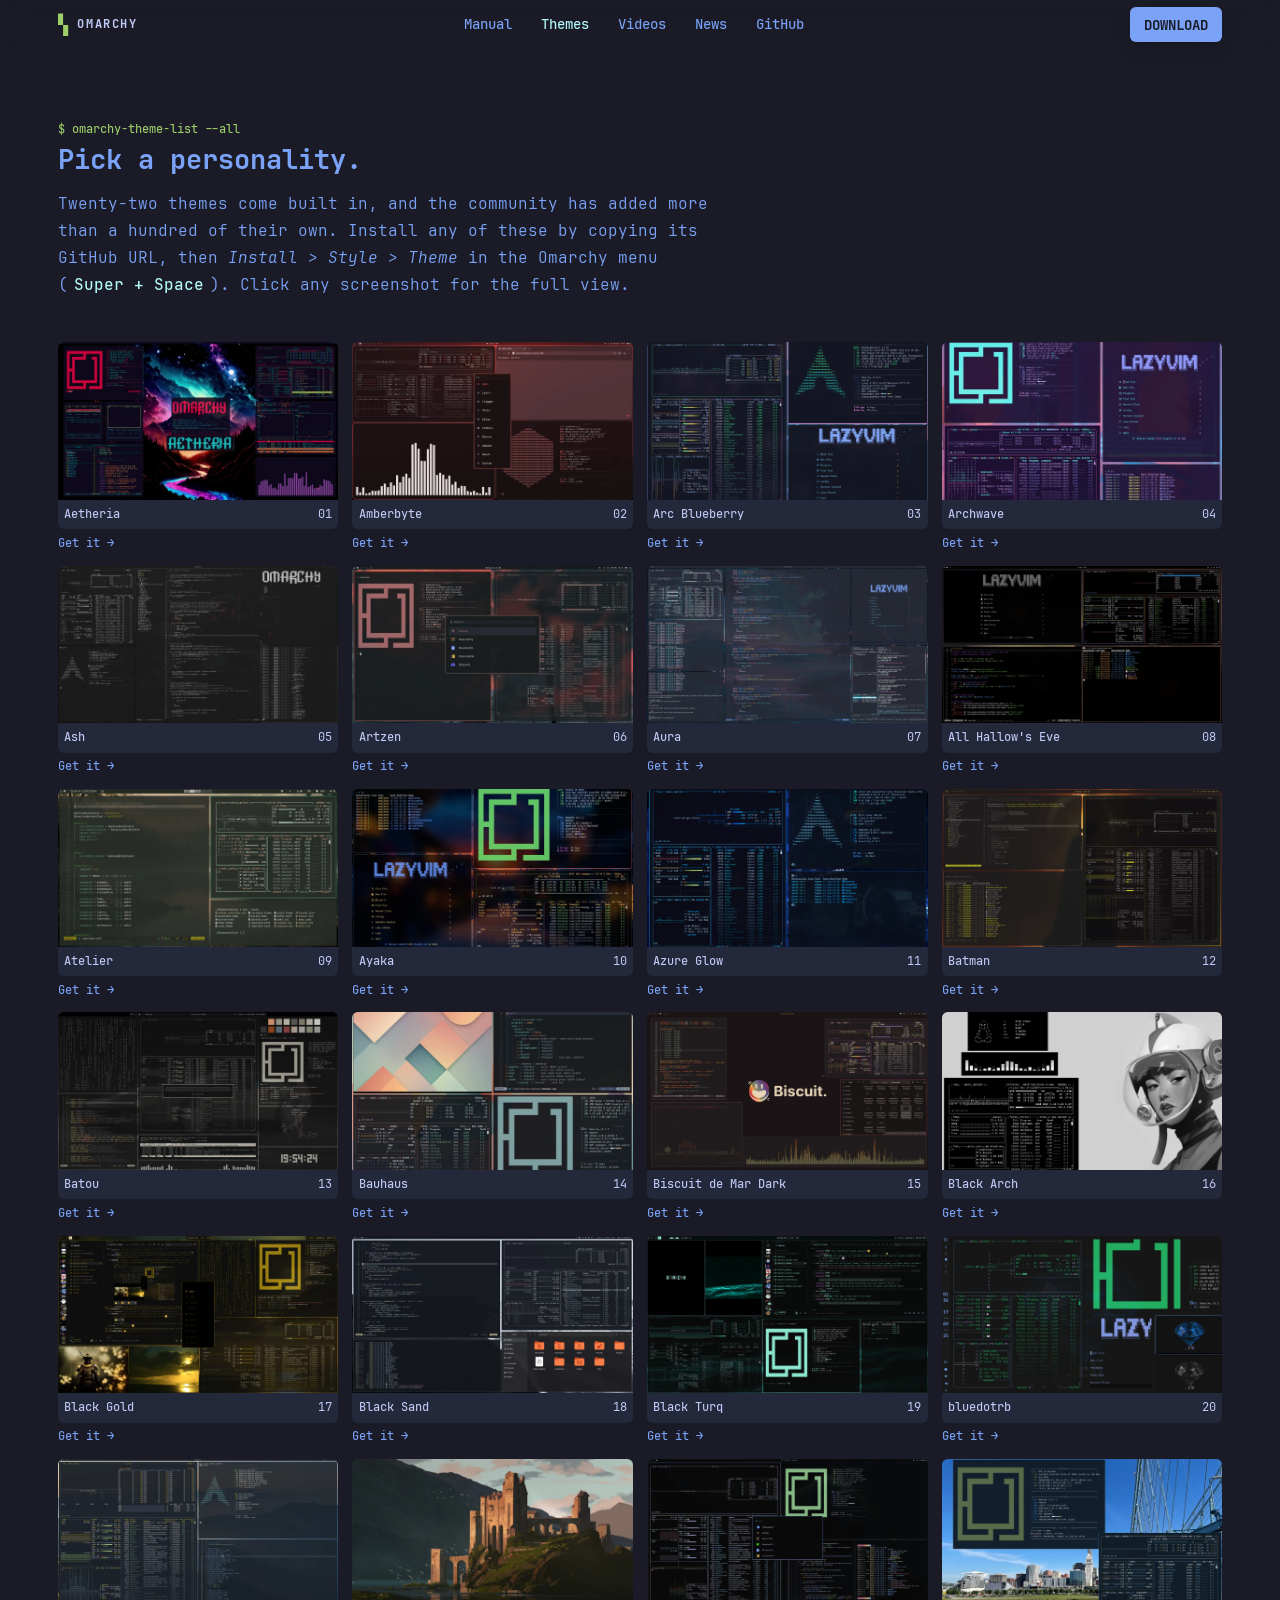
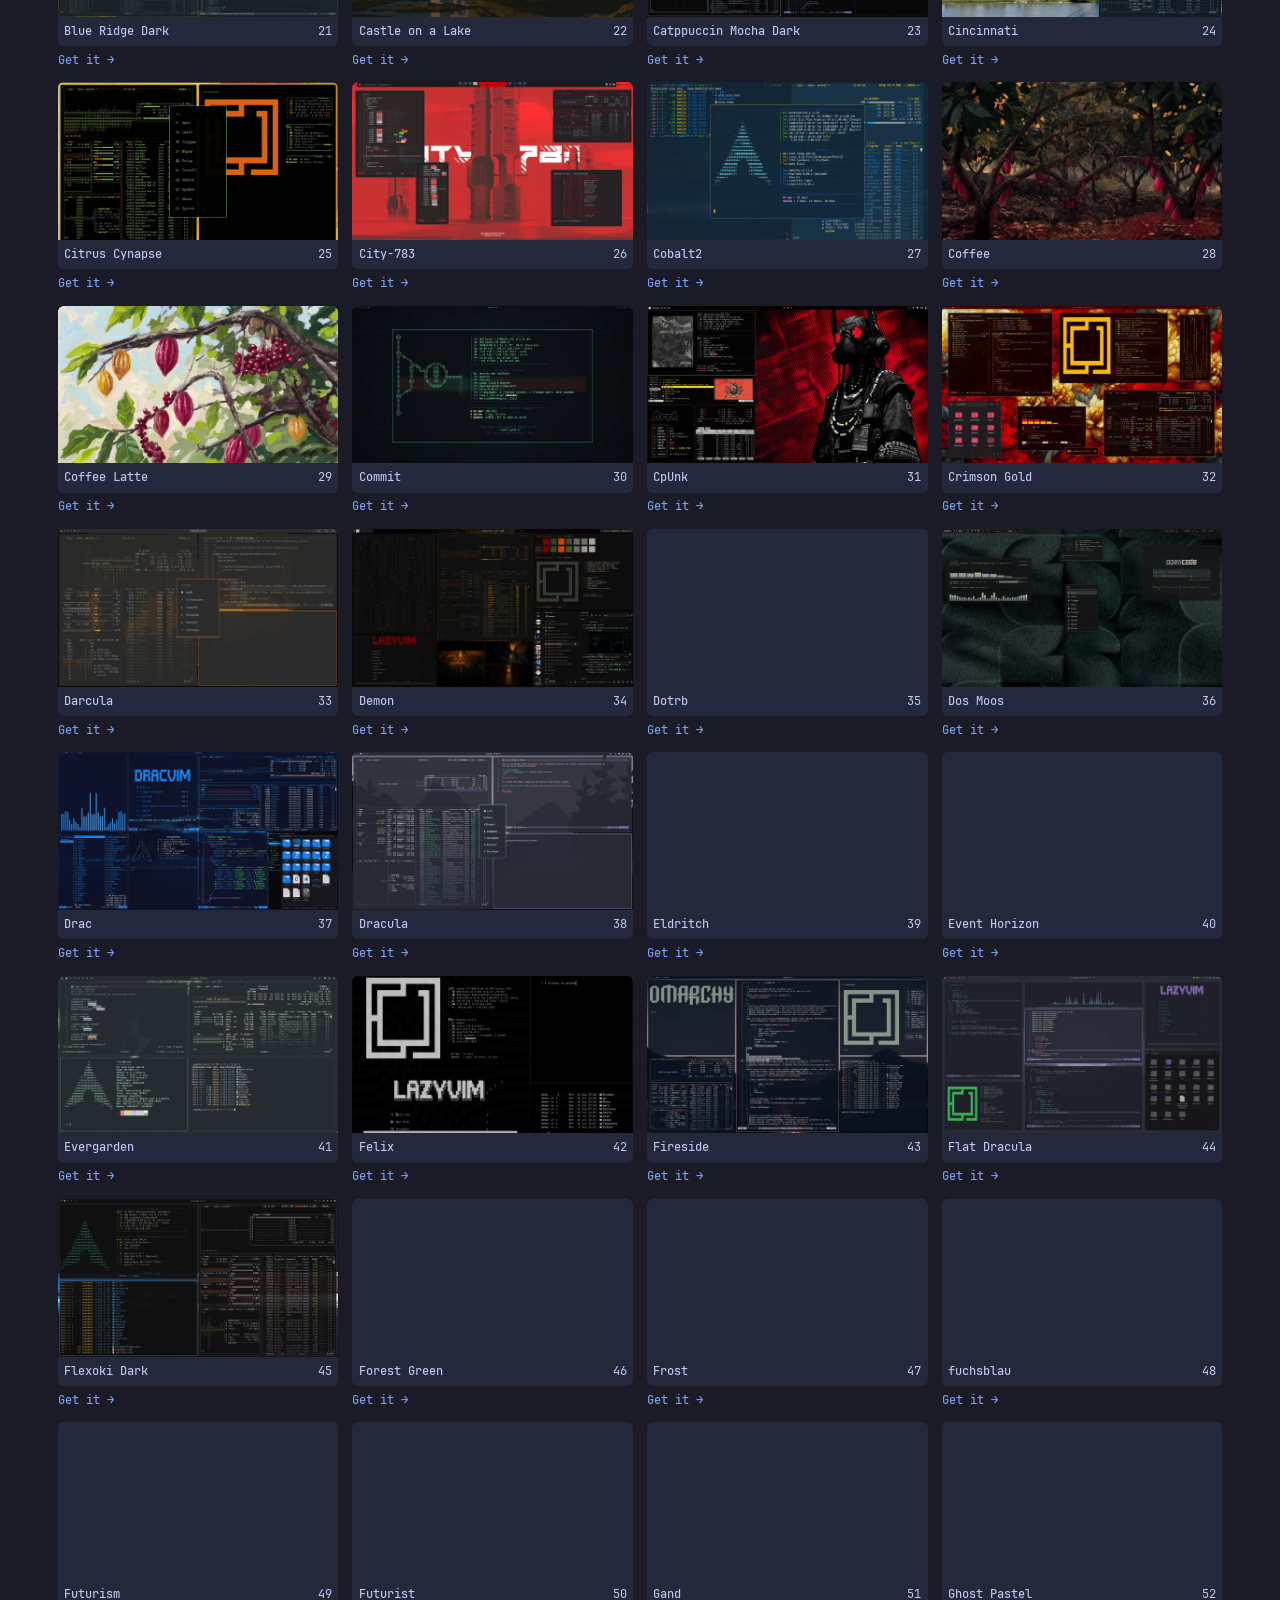
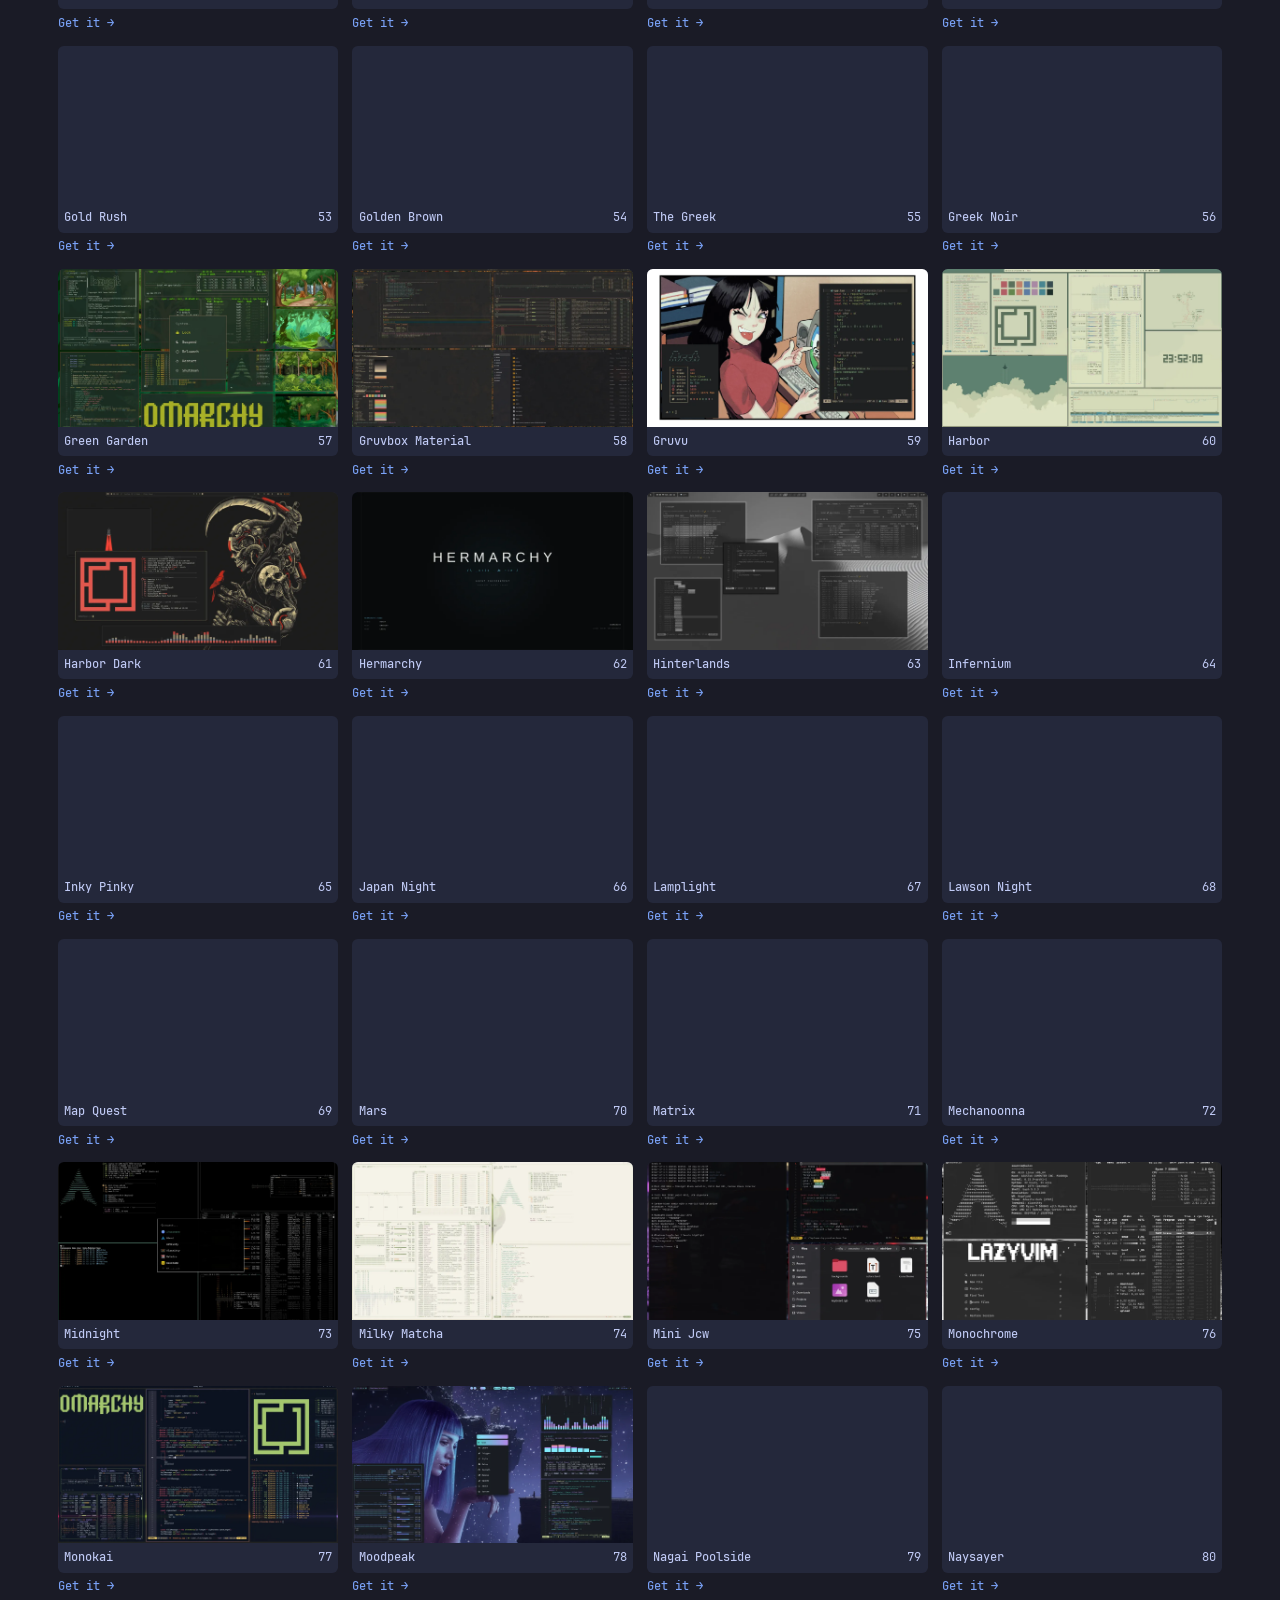
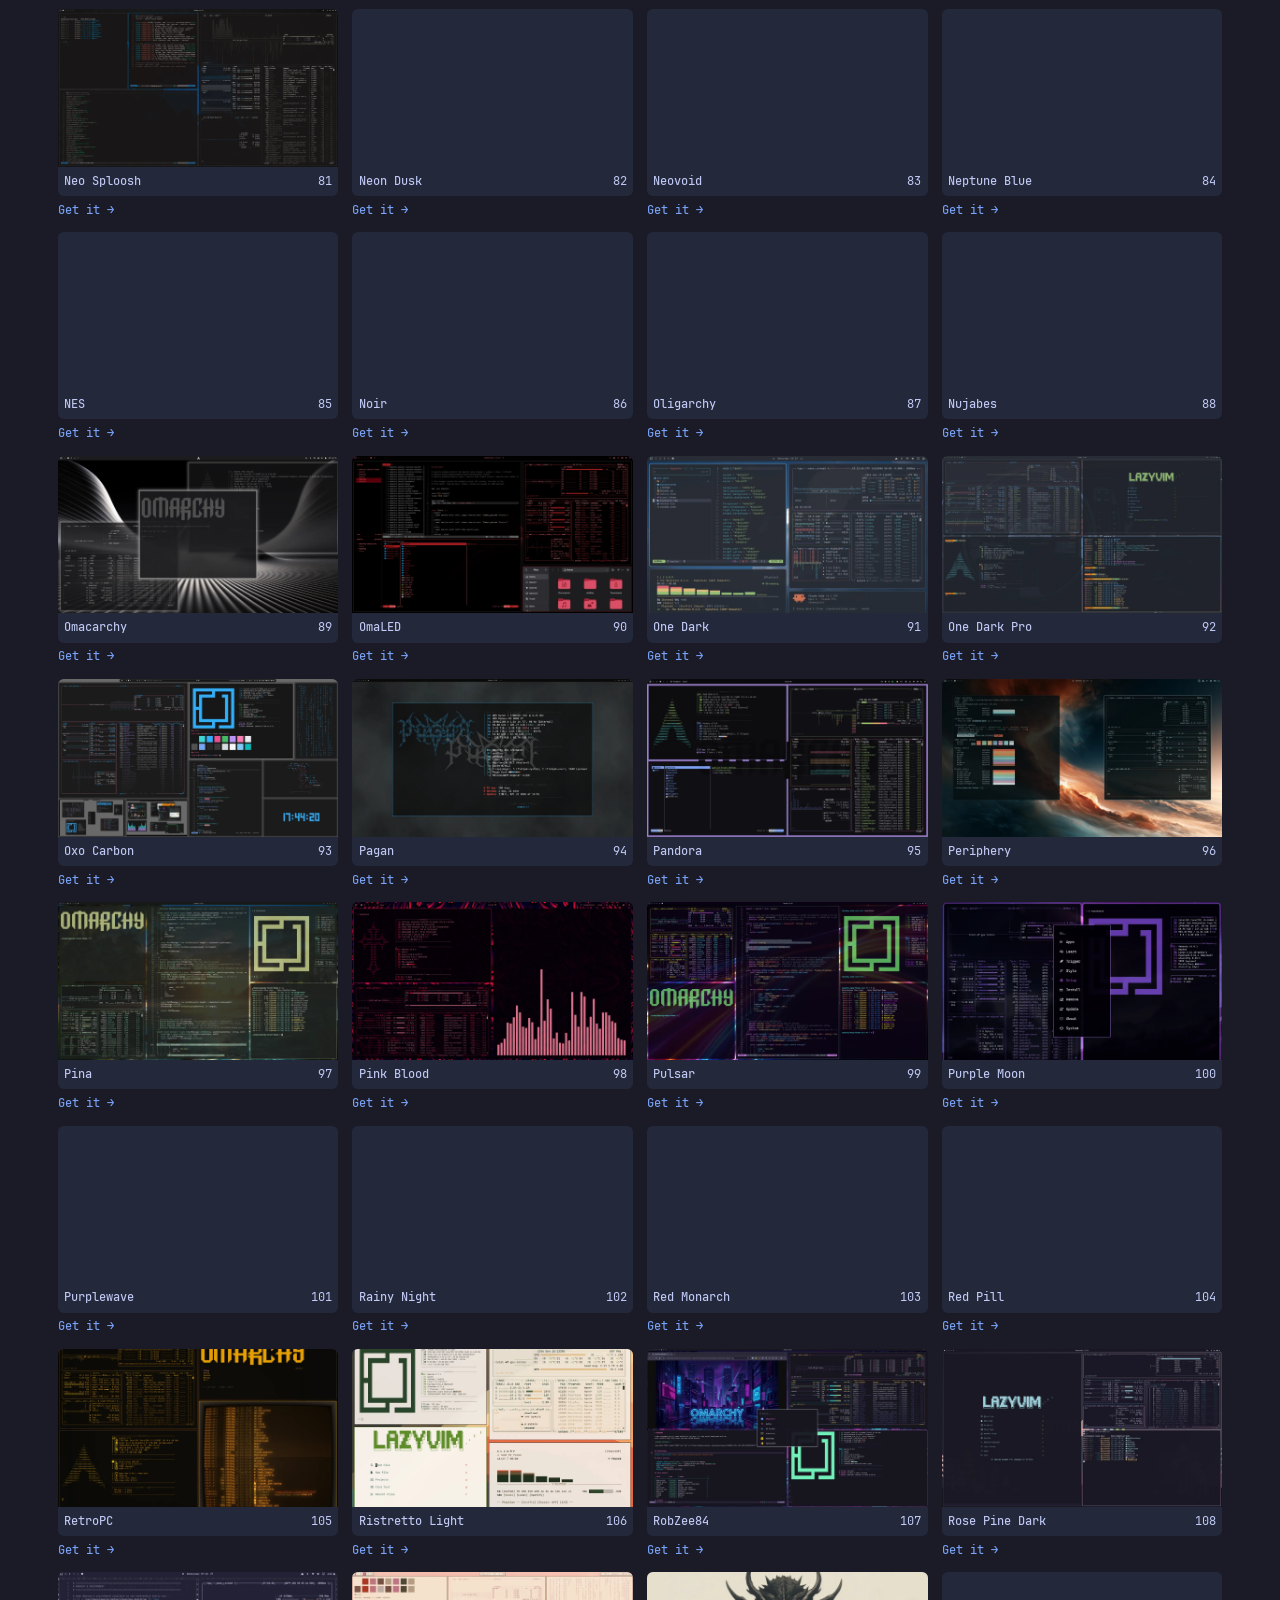
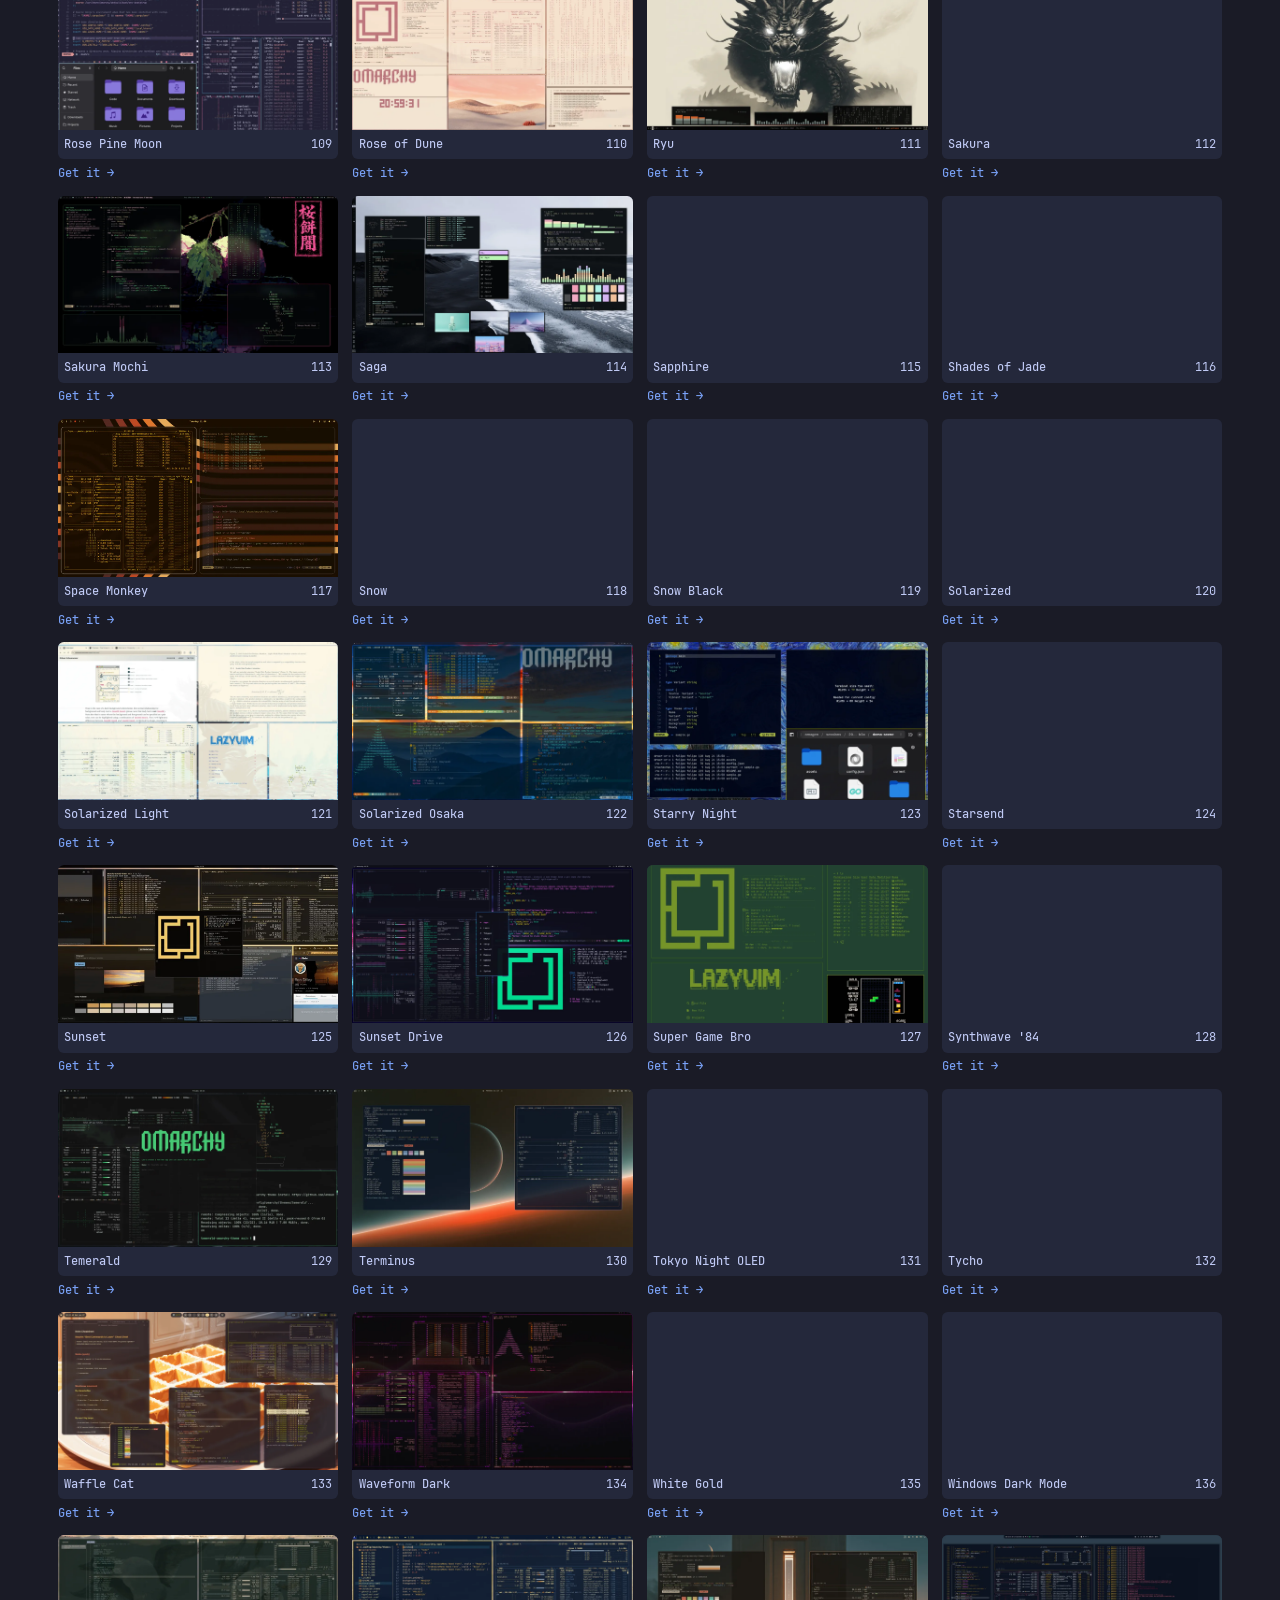
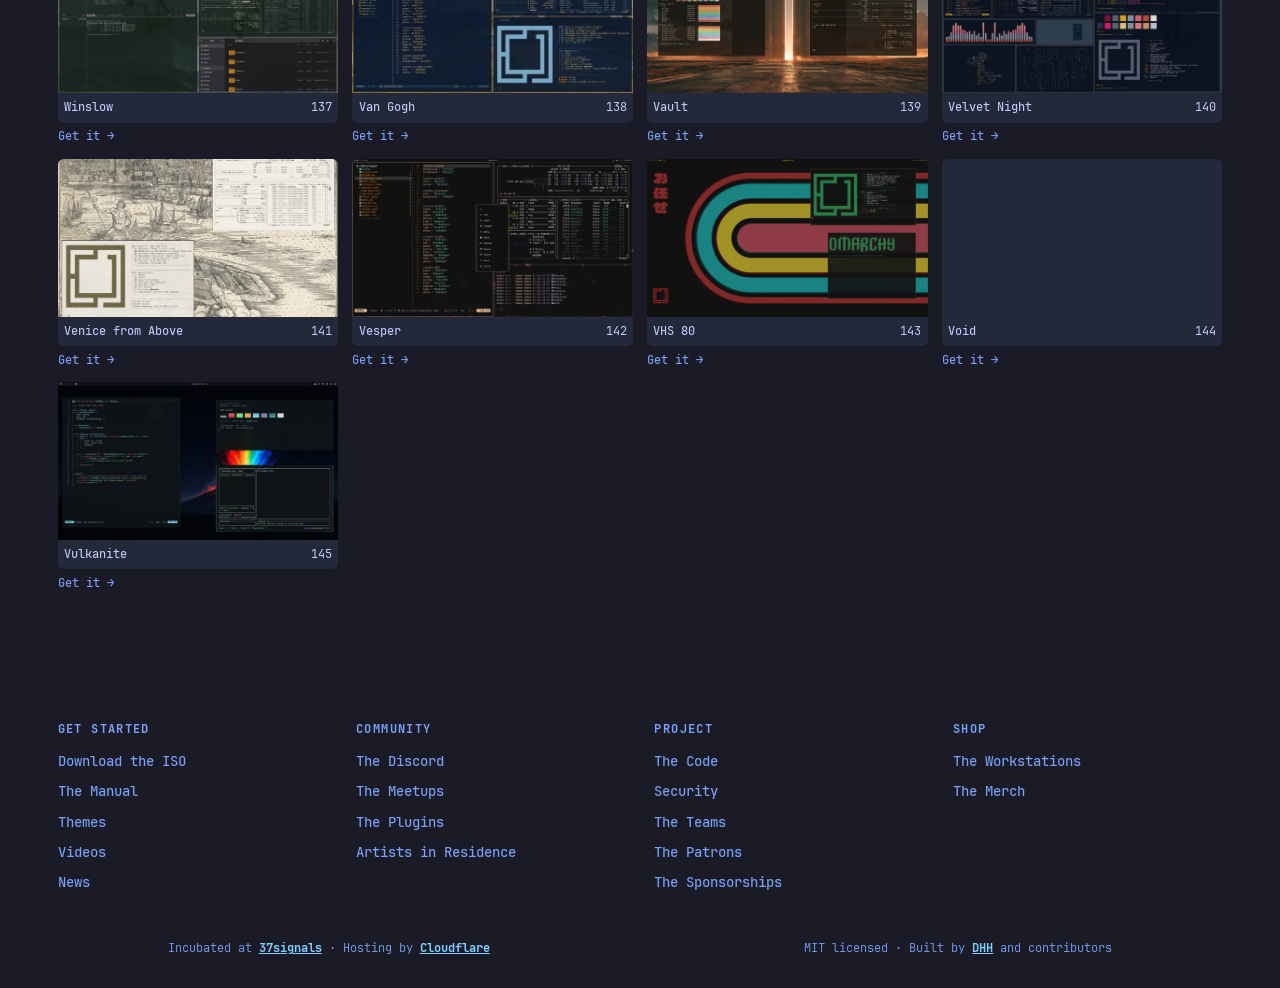
==== themes/index.html @ a771019b "Omarchy site redesign: new homepage, videos and themes on upstream base - Homepage: full narrative r" ====
<!doctype html>

<html lang="en">
  <head>
    <script>document.documentElement.classList.add('js');</script>

    <title>Themes — Omarchy</title>

    <meta charset="utf-8">
    <meta name="viewport" content="initial-scale=1, width=device-width">
    <meta name="description" content="Community themes for Omarchy — install them straight from the Omarchy menu.">

    <link rel="icon" href="/assets/images/favicon.png">

    <link rel="stylesheet" type="text/css" href="/assets/css/reset.css">
    <link rel="stylesheet" type="text/css" href="/assets/css/fonts.css">
    <link rel="stylesheet" type="text/css" href="/assets/css/v2/tokens.css">
    <link rel="stylesheet" type="text/css" href="/assets/css/v2/base.css">
    <link rel="stylesheet" type="text/css" href="/assets/css/v2/button.css">
    <link rel="stylesheet" type="text/css" href="/assets/css/v2/notification.css">
    <link rel="stylesheet" type="text/css" href="/assets/css/v2/topbar.css">
    <link rel="stylesheet" type="text/css" href="/assets/css/v2/sections.css">
    <link rel="stylesheet" type="text/css" href="/assets/css/v2/themes.css">
    <link rel="stylesheet" type="text/css" href="/assets/css/v2/footer.css">

    <script src="/assets/js/site.js" type="module"></script>

    <script defer data-domain="omarchy.org" src="https://plausible.io/js/script.js"></script>
  </head>

  <body>
    <a class="skip" href="#main">Skip to content</a>

    <header class="topbar">
      <div class="topbar__inner">
        <a class="topbar__brand" href="/">
          <span class="topbar__mark" aria-hidden="true">▚</span>
          <span>OMARCHY</span>
        </a>

        <ul class="topbar__links">
          <li><a href="/manual/">Manual</a></li>
          <li><a href="/themes/" aria-current="page">Themes</a></li>
          <li><a href="/videos/">Videos</a></li>
          <li><a href="/news/">News</a></li>
          <li><a href="https://github.com/omacom/omarchy">GitHub</a></li>
        </ul>

        <div class="topbar__actions">
          <a class="button button--small" href="https://iso.omarchy.org/omarchy-4.0.1.iso"><span>Download</span></a>
        </div>
      </div>
    </header>

    <main id="main">

      <section class="section section--flush">
        <div class="wrap">
          <div class="section__head">
            <span class="kicker" aria-hidden="true">$ omarchy-theme-list --all</span>
            <h1>Pick a personality.</h1>
            <p class="section__lede">
              Twenty-two themes come built in, and the community has added more
              than a hundred of their own. Install any of these by copying its
              GitHub URL, then <em>Install &gt; Style &gt; Theme</em> in the
              Omarchy menu (<code>Super + Space</code>). Click any screenshot for
              the full view.
            </p>
          </div>

          <div class="themes-grid">
            <div class="themes__cell">
              <button class="theme-card" type="button" data-lightbox-open data-image="/assets/themes/aetheria.webp" data-caption="Aetheria">
                <img src="/assets/themes/aetheria.webp" alt="Aetheria theme" loading="lazy" decoding="async">
                <span class="theme-card__name">Aetheria <span>01</span></span>
              </button>
              <a class="themes__repo" href="https://github.com/JJDizz1L/aetheria" rel="noopener noreferrer">Get it &rarr;</a>
            </div>

            <div class="themes__cell">
              <button class="theme-card" type="button" data-lightbox-open data-image="/assets/themes/amberbyte.webp" data-caption="Amberbyte">
                <img src="/assets/themes/amberbyte.webp" alt="Amberbyte theme" loading="lazy" decoding="async">
                <span class="theme-card__name">Amberbyte <span>02</span></span>
              </button>
              <a class="themes__repo" href="https://github.com/tahfizhabib/omarchy-amberbyte-theme" rel="noopener noreferrer">Get it &rarr;</a>
            </div>

            <div class="themes__cell">
              <button class="theme-card" type="button" data-lightbox-open data-image="/assets/themes/arc-blueberry.webp" data-caption="Arc Blueberry">
                <img src="/assets/themes/arc-blueberry.webp" alt="Arc Blueberry theme" loading="lazy" decoding="async">
                <span class="theme-card__name">Arc Blueberry <span>03</span></span>
              </button>
              <a class="themes__repo" href="https://github.com/vale-c/omarchy-arc-blueberry" rel="noopener noreferrer">Get it &rarr;</a>
            </div>

            <div class="themes__cell">
              <button class="theme-card" type="button" data-lightbox-open data-image="/assets/themes/archwave.webp" data-caption="Archwave">
                <img src="/assets/themes/archwave.webp" alt="Archwave theme" loading="lazy" decoding="async">
                <span class="theme-card__name">Archwave <span>04</span></span>
              </button>
              <a class="themes__repo" href="https://github.com/davidguttman/archwave" rel="noopener noreferrer">Get it &rarr;</a>
            </div>

            <div class="themes__cell">
              <button class="theme-card" type="button" data-lightbox-open data-image="/assets/themes/ash.webp" data-caption="Ash">
                <img src="/assets/themes/ash.webp" alt="Ash theme" loading="lazy" decoding="async">
                <span class="theme-card__name">Ash <span>05</span></span>
              </button>
              <a class="themes__repo" href="https://github.com/bjarneo/omarchy-ash-theme" rel="noopener noreferrer">Get it &rarr;</a>
            </div>

            <div class="themes__cell">
              <button class="theme-card" type="button" data-lightbox-open data-image="/assets/themes/artzen.webp" data-caption="Artzen">
                <img src="/assets/themes/artzen.webp" alt="Artzen theme" loading="lazy" decoding="async">
                <span class="theme-card__name">Artzen <span>06</span></span>
              </button>
              <a class="themes__repo" href="https://github.com/tahfizhabib/omarchy-artzen-theme" rel="noopener noreferrer">Get it &rarr;</a>
            </div>

            <div class="themes__cell">
              <button class="theme-card" type="button" data-lightbox-open data-image="/assets/themes/aura.webp" data-caption="Aura">
                <img src="/assets/themes/aura.webp" alt="Aura theme" loading="lazy" decoding="async">
                <span class="theme-card__name">Aura <span>07</span></span>
              </button>
              <a class="themes__repo" href="https://github.com/bjarneo/omarchy-aura-theme" rel="noopener noreferrer">Get it &rarr;</a>
            </div>

            <div class="themes__cell">
              <button class="theme-card" type="button" data-lightbox-open data-image="/assets/themes/all-hallow-s-eve.webp" data-caption="All Hallow's Eve">
                <img src="/assets/themes/all-hallow-s-eve.webp" alt="All Hallow's Eve theme" loading="lazy" decoding="async">
                <span class="theme-card__name">All Hallow's Eve <span>08</span></span>
              </button>
              <a class="themes__repo" href="https://github.com/guilhermetk/omarchy-all-hallows-eve-theme" rel="noopener noreferrer">Get it &rarr;</a>
            </div>

            <div class="themes__cell">
              <button class="theme-card" type="button" data-lightbox-open data-image="/assets/themes/atelier.webp" data-caption="Atelier">
                <img src="/assets/themes/atelier.webp" alt="Atelier theme" loading="lazy" decoding="async">
                <span class="theme-card__name">Atelier <span>09</span></span>
              </button>
              <a class="themes__repo" href="https://github.com/atif-1402/omarchy-atelier-theme" rel="noopener noreferrer">Get it &rarr;</a>
            </div>

            <div class="themes__cell">
              <button class="theme-card" type="button" data-lightbox-open data-image="/assets/themes/ayaka.webp" data-caption="Ayaka">
                <img src="/assets/themes/ayaka.webp" alt="Ayaka theme" loading="lazy" decoding="async">
                <span class="theme-card__name">Ayaka <span>10</span></span>
              </button>
              <a class="themes__repo" href="https://github.com/abhijeet-swami/omarchy-ayaka-theme" rel="noopener noreferrer">Get it &rarr;</a>
            </div>

            <div class="themes__cell">
              <button class="theme-card" type="button" data-lightbox-open data-image="/assets/themes/azure-glow.webp" data-caption="Azure Glow">
                <img src="/assets/themes/azure-glow.webp" alt="Azure Glow theme" loading="lazy" decoding="async">
                <span class="theme-card__name">Azure Glow <span>11</span></span>
              </button>
              <a class="themes__repo" href="https://github.com/Hydradevx/omarchy-azure-glow-theme" rel="noopener noreferrer">Get it &rarr;</a>
            </div>

            <div class="themes__cell">
              <button class="theme-card" type="button" data-lightbox-open data-image="/assets/themes/batman.webp" data-caption="Batman">
                <img src="/assets/themes/batman.webp" alt="Batman theme" loading="lazy" decoding="async">
                <span class="theme-card__name">Batman <span>12</span></span>
              </button>
              <a class="themes__repo" href="https://github.com/OldJobobo/omarchy-batman-theme" rel="noopener noreferrer">Get it &rarr;</a>
            </div>

            <div class="themes__cell">
              <button class="theme-card" type="button" data-lightbox-open data-image="/assets/themes/batou.webp" data-caption="Batou">
                <img src="/assets/themes/batou.webp" alt="Batou theme" loading="lazy" decoding="async">
                <span class="theme-card__name">Batou <span>13</span></span>
              </button>
              <a class="themes__repo" href="https://github.com/HANCORE-linux/omarchy-batou-theme" rel="noopener noreferrer">Get it &rarr;</a>
            </div>

            <div class="themes__cell">
              <button class="theme-card" type="button" data-lightbox-open data-image="/assets/themes/bauhaus.webp" data-caption="Bauhaus">
                <img src="/assets/themes/bauhaus.webp" alt="Bauhaus theme" loading="lazy" decoding="async">
                <span class="theme-card__name">Bauhaus <span>14</span></span>
              </button>
              <a class="themes__repo" href="https://github.com/somerocketeer/omarchy-bauhaus-theme" rel="noopener noreferrer">Get it &rarr;</a>
            </div>

            <div class="themes__cell">
              <button class="theme-card" type="button" data-lightbox-open data-image="/assets/themes/biscuit-de-mar-dark.webp" data-caption="Biscuit de Mar Dark">
                <img src="/assets/themes/biscuit-de-mar-dark.webp" alt="Biscuit de Mar Dark theme" loading="lazy" decoding="async">
                <span class="theme-card__name">Biscuit de Mar Dark <span>15</span></span>
              </button>
              <a class="themes__repo" href="https://github.com/OldJobobo/omarchy-biscuit-de-mar-dark-theme" rel="noopener noreferrer">Get it &rarr;</a>
            </div>

            <div class="themes__cell">
              <button class="theme-card" type="button" data-lightbox-open data-image="/assets/themes/black-arch.webp" data-caption="Black Arch">
                <img src="/assets/themes/black-arch.webp" alt="Black Arch theme" loading="lazy" decoding="async">
                <span class="theme-card__name">Black Arch <span>16</span></span>
              </button>
              <a class="themes__repo" href="https://github.com/ankur311sudo/black_arch" rel="noopener noreferrer">Get it &rarr;</a>
            </div>

            <div class="themes__cell">
              <button class="theme-card" type="button" data-lightbox-open data-image="/assets/themes/black-gold.webp" data-caption="Black Gold">
                <img src="/assets/themes/black-gold.webp" alt="Black Gold theme" loading="lazy" decoding="async">
                <span class="theme-card__name">Black Gold <span>17</span></span>
              </button>
              <a class="themes__repo" href="https://github.com/HANCORE-linux/omarchy-blackgold-theme" rel="noopener noreferrer">Get it &rarr;</a>
            </div>

            <div class="themes__cell">
              <button class="theme-card" type="button" data-lightbox-open data-image="/assets/themes/black-sand.webp" data-caption="Black Sand">
                <img src="/assets/themes/black-sand.webp" alt="Black Sand theme" loading="lazy" decoding="async">
                <span class="theme-card__name">Black Sand <span>18</span></span>
              </button>
              <a class="themes__repo" href="https://github.com/pkovzz/omarchy-black-sand-theme" rel="noopener noreferrer">Get it &rarr;</a>
            </div>

            <div class="themes__cell">
              <button class="theme-card" type="button" data-lightbox-open data-image="/assets/themes/black-turq.webp" data-caption="Black Turq">
                <img src="/assets/themes/black-turq.webp" alt="Black Turq theme" loading="lazy" decoding="async">
                <span class="theme-card__name">Black Turq <span>19</span></span>
              </button>
              <a class="themes__repo" href="https://github.com/HANCORE-linux/omarchy-blackturq-theme" rel="noopener noreferrer">Get it &rarr;</a>
            </div>

            <div class="themes__cell">
              <button class="theme-card" type="button" data-lightbox-open data-image="/assets/themes/bluedotrb.webp" data-caption="bluedotrb">
                <img src="/assets/themes/bluedotrb.webp" alt="bluedotrb theme" loading="lazy" decoding="async">
                <span class="theme-card__name">bluedotrb <span>20</span></span>
              </button>
              <a class="themes__repo" href="https://github.com/dotsilva/omarchy-bluedotrb-theme" rel="noopener noreferrer">Get it &rarr;</a>
            </div>

            <div class="themes__cell">
              <button class="theme-card" type="button" data-lightbox-open data-image="/assets/themes/blue-ridge-dark.webp" data-caption="Blue Ridge Dark">
                <img src="/assets/themes/blue-ridge-dark.webp" alt="Blue Ridge Dark theme" loading="lazy" decoding="async">
                <span class="theme-card__name">Blue Ridge Dark <span>21</span></span>
              </button>
              <a class="themes__repo" href="https://github.com/hipsterusername/omarchy-blueridge-dark-theme" rel="noopener noreferrer">Get it &rarr;</a>
            </div>

            <div class="themes__cell">
              <button class="theme-card" type="button" data-lightbox-open data-image="/assets/themes/castle-on-a-lake.webp" data-caption="Castle on a Lake">
                <img src="/assets/themes/castle-on-a-lake.webp" alt="Castle on a Lake theme" loading="lazy" decoding="async">
                <span class="theme-card__name">Castle on a Lake <span>22</span></span>
              </button>
              <a class="themes__repo" href="https://github.com/shmall03/omarchy-castle-on-a-lake-theme" rel="noopener noreferrer">Get it &rarr;</a>
            </div>

            <div class="themes__cell">
              <button class="theme-card" type="button" data-lightbox-open data-image="/assets/themes/catppuccin-mocha-dark.webp" data-caption="Catppuccin Mocha Dark">
                <img src="/assets/themes/catppuccin-mocha-dark.webp" alt="Catppuccin Mocha Dark theme" loading="lazy" decoding="async">
                <span class="theme-card__name">Catppuccin Mocha Dark <span>23</span></span>
              </button>
              <a class="themes__repo" href="https://github.com/Luquatic/omarchy-catppuccin-dark" rel="noopener noreferrer">Get it &rarr;</a>
            </div>

            <div class="themes__cell">
              <button class="theme-card" type="button" data-lightbox-open data-image="/assets/themes/cincinnati.webp" data-caption="Cincinnati">
                <img src="/assets/themes/cincinnati.webp" alt="Cincinnati theme" loading="lazy" decoding="async">
                <span class="theme-card__name">Cincinnati <span>24</span></span>
              </button>
              <a class="themes__repo" href="https://github.com/jkwuc89/omarchy-cincinnati-theme" rel="noopener noreferrer">Get it &rarr;</a>
            </div>

            <div class="themes__cell">
              <button class="theme-card" type="button" data-lightbox-open data-image="/assets/themes/citrus-cynapse.webp" data-caption="Citrus Cynapse">
                <img src="/assets/themes/citrus-cynapse.webp" alt="Citrus Cynapse theme" loading="lazy" decoding="async">
                <span class="theme-card__name">Citrus Cynapse <span>25</span></span>
              </button>
              <a class="themes__repo" href="https://github.com/Grey-007/citrus-cynapse" rel="noopener noreferrer">Get it &rarr;</a>
            </div>

            <div class="themes__cell">
              <button class="theme-card" type="button" data-lightbox-open data-image="/assets/themes/city-783.webp" data-caption="City-783">
                <img src="/assets/themes/city-783.webp" alt="City-783 theme" loading="lazy" decoding="async">
                <span class="theme-card__name">City-783 <span>26</span></span>
              </button>
              <a class="themes__repo" href="https://github.com/OldJobobo/omarchy-city-783-theme" rel="noopener noreferrer">Get it &rarr;</a>
            </div>

            <div class="themes__cell">
              <button class="theme-card" type="button" data-lightbox-open data-image="/assets/themes/cobalt2.webp" data-caption="Cobalt2">
                <img src="/assets/themes/cobalt2.webp" alt="Cobalt2 theme" loading="lazy" decoding="async">
                <span class="theme-card__name">Cobalt2 <span>27</span></span>
              </button>
              <a class="themes__repo" href="https://github.com/hoblin/omarchy-cobalt2-theme" rel="noopener noreferrer">Get it &rarr;</a>
            </div>

            <div class="themes__cell">
              <button class="theme-card" type="button" data-lightbox-open data-image="/assets/themes/coffee.webp" data-caption="Coffee">
                <img src="/assets/themes/coffee.webp" alt="Coffee theme" loading="lazy" decoding="async">
                <span class="theme-card__name">Coffee <span>28</span></span>
              </button>
              <a class="themes__repo" href="https://github.com/megabyte0x/omarchy-coffee-theme" rel="noopener noreferrer">Get it &rarr;</a>
            </div>

            <div class="themes__cell">
              <button class="theme-card" type="button" data-lightbox-open data-image="/assets/themes/coffee-latte.webp" data-caption="Coffee Latte">
                <img src="/assets/themes/coffee-latte.webp" alt="Coffee Latte theme" loading="lazy" decoding="async">
                <span class="theme-card__name">Coffee Latte <span>29</span></span>
              </button>
              <a class="themes__repo" href="https://github.com/megabyte0x/omarchy-coffee-latte-theme" rel="noopener noreferrer">Get it &rarr;</a>
            </div>

            <div class="themes__cell">
              <button class="theme-card" type="button" data-lightbox-open data-image="/assets/themes/commit.webp" data-caption="Commit">
                <img src="/assets/themes/commit.webp" alt="Commit theme" loading="lazy" decoding="async">
                <span class="theme-card__name">Commit <span>30</span></span>
              </button>
              <a class="themes__repo" href="https://github.com/c0ze/omarchy-commit-theme" rel="noopener noreferrer">Get it &rarr;</a>
            </div>

            <div class="themes__cell">
              <button class="theme-card" type="button" data-lightbox-open data-image="/assets/themes/cpunk.webp" data-caption="CpUnk">
                <img src="/assets/themes/cpunk.webp" alt="CpUnk theme" loading="lazy" decoding="async">
                <span class="theme-card__name">CpUnk <span>31</span></span>
              </button>
              <a class="themes__repo" href="https://github.com/stannorbvb-cmd/cpunk" rel="noopener noreferrer">Get it &rarr;</a>
            </div>

            <div class="themes__cell">
              <button class="theme-card" type="button" data-lightbox-open data-image="/assets/themes/crimson-gold.webp" data-caption="Crimson Gold">
                <img src="/assets/themes/crimson-gold.webp" alt="Crimson Gold theme" loading="lazy" decoding="async">
                <span class="theme-card__name">Crimson Gold <span>32</span></span>
              </button>
              <a class="themes__repo" href="https://github.com/knappkevin/omarchy-crimson-gold-theme" rel="noopener noreferrer">Get it &rarr;</a>
            </div>

            <div class="themes__cell">
              <button class="theme-card" type="button" data-lightbox-open data-image="/assets/themes/darcula.webp" data-caption="Darcula">
                <img src="/assets/themes/darcula.webp" alt="Darcula theme" loading="lazy" decoding="async">
                <span class="theme-card__name">Darcula <span>33</span></span>
              </button>
              <a class="themes__repo" href="https://github.com/noahljungberg/omarchy-darcula-theme" rel="noopener noreferrer">Get it &rarr;</a>
            </div>

            <div class="themes__cell">
              <button class="theme-card" type="button" data-lightbox-open data-image="/assets/themes/demon.webp" data-caption="Demon">
                <img src="/assets/themes/demon.webp" alt="Demon theme" loading="lazy" decoding="async">
                <span class="theme-card__name">Demon <span>34</span></span>
              </button>
              <a class="themes__repo" href="https://github.com/HANCORE-linux/omarchy-demon-theme" rel="noopener noreferrer">Get it &rarr;</a>
            </div>

            <div class="themes__cell">
              <button class="theme-card" type="button" data-lightbox-open data-image="/assets/themes/dotrb.webp" data-caption="Dotrb">
                <img src="/assets/themes/dotrb.webp" alt="Dotrb theme" loading="lazy" decoding="async">
                <span class="theme-card__name">Dotrb <span>35</span></span>
              </button>
              <a class="themes__repo" href="https://github.com/dotsilva/omarchy-dotrb-theme" rel="noopener noreferrer">Get it &rarr;</a>
            </div>

            <div class="themes__cell">
              <button class="theme-card" type="button" data-lightbox-open data-image="/assets/themes/dos-moos.webp" data-caption="Dos Moos">
                <img src="/assets/themes/dos-moos.webp" alt="Dos Moos theme" loading="lazy" decoding="async">
                <span class="theme-card__name">Dos Moos <span>36</span></span>
              </button>
              <a class="themes__repo" href="https://github.com/HANCORE-linux/omarchy-dos-moos-theme" rel="noopener noreferrer">Get it &rarr;</a>
            </div>

            <div class="themes__cell">
              <button class="theme-card" type="button" data-lightbox-open data-image="/assets/themes/drac.webp" data-caption="Drac">
                <img src="/assets/themes/drac.webp" alt="Drac theme" loading="lazy" decoding="async">
                <span class="theme-card__name">Drac <span>37</span></span>
              </button>
              <a class="themes__repo" href="https://github.com/ShehabShaef/omarchy-drac-theme" rel="noopener noreferrer">Get it &rarr;</a>
            </div>

            <div class="themes__cell">
              <button class="theme-card" type="button" data-lightbox-open data-image="/assets/themes/dracula.webp" data-caption="Dracula">
                <img src="/assets/themes/dracula.webp" alt="Dracula theme" loading="lazy" decoding="async">
                <span class="theme-card__name">Dracula <span>38</span></span>
              </button>
              <a class="themes__repo" href="https://github.com/catlee/omarchy-dracula-theme" rel="noopener noreferrer">Get it &rarr;</a>
            </div>

            <div class="themes__cell">
              <button class="theme-card" type="button" data-lightbox-open data-image="/assets/themes/eldritch.webp" data-caption="Eldritch">
                <img src="/assets/themes/eldritch.webp" alt="Eldritch theme" loading="lazy" decoding="async">
                <span class="theme-card__name">Eldritch <span>39</span></span>
              </button>
              <a class="themes__repo" href="https://github.com/eldritch-theme/omarchy" rel="noopener noreferrer">Get it &rarr;</a>
            </div>

            <div class="themes__cell">
              <button class="theme-card" type="button" data-lightbox-open data-image="/assets/themes/event-horizon.webp" data-caption="Event Horizon">
                <img src="/assets/themes/event-horizon.webp" alt="Event Horizon theme" loading="lazy" decoding="async">
                <span class="theme-card__name">Event Horizon <span>40</span></span>
              </button>
              <a class="themes__repo" href="https://github.com/OldJobobo/omarchy-event-horizon-theme" rel="noopener noreferrer">Get it &rarr;</a>
            </div>

            <div class="themes__cell">
              <button class="theme-card" type="button" data-lightbox-open data-image="/assets/themes/evergarden.webp" data-caption="Evergarden">
                <img src="/assets/themes/evergarden.webp" alt="Evergarden theme" loading="lazy" decoding="async">
                <span class="theme-card__name">Evergarden <span>41</span></span>
              </button>
              <a class="themes__repo" href="https://github.com/celsobenedetti/omarchy-evergarden" rel="noopener noreferrer">Get it &rarr;</a>
            </div>

            <div class="themes__cell">
              <button class="theme-card" type="button" data-lightbox-open data-image="/assets/themes/felix.webp" data-caption="Felix">
                <img src="/assets/themes/felix.webp" alt="Felix theme" loading="lazy" decoding="async">
                <span class="theme-card__name">Felix <span>42</span></span>
              </button>
              <a class="themes__repo" href="https://github.com/TyRichards/omarchy-felix-theme" rel="noopener noreferrer">Get it &rarr;</a>
            </div>

            <div class="themes__cell">
              <button class="theme-card" type="button" data-lightbox-open data-image="/assets/themes/fireside.webp" data-caption="Fireside">
                <img src="/assets/themes/fireside.webp" alt="Fireside theme" loading="lazy" decoding="async">
                <span class="theme-card__name">Fireside <span>43</span></span>
              </button>
              <a class="themes__repo" href="https://github.com/bjarneo/omarchy-fireside-theme" rel="noopener noreferrer">Get it &rarr;</a>
            </div>

            <div class="themes__cell">
              <button class="theme-card" type="button" data-lightbox-open data-image="/assets/themes/flat-dracula.webp" data-caption="Flat Dracula">
                <img src="/assets/themes/flat-dracula.webp" alt="Flat Dracula theme" loading="lazy" decoding="async">
                <span class="theme-card__name">Flat Dracula <span>44</span></span>
              </button>
              <a class="themes__repo" href="https://github.com/OldJobobo/omarchy-flat-dracula-theme" rel="noopener noreferrer">Get it &rarr;</a>
            </div>

            <div class="themes__cell">
              <button class="theme-card" type="button" data-lightbox-open data-image="/assets/themes/flexoki-dark.webp" data-caption="Flexoki Dark">
                <img src="/assets/themes/flexoki-dark.webp" alt="Flexoki Dark theme" loading="lazy" decoding="async">
                <span class="theme-card__name">Flexoki Dark <span>45</span></span>
              </button>
              <a class="themes__repo" href="https://github.com/euandeas/omarchy-flexoki-dark-theme" rel="noopener noreferrer">Get it &rarr;</a>
            </div>

            <div class="themes__cell">
              <button class="theme-card" type="button" data-lightbox-open data-image="/assets/themes/forest-green.webp" data-caption="Forest Green">
                <img src="/assets/themes/forest-green.webp" alt="Forest Green theme" loading="lazy" decoding="async">
                <span class="theme-card__name">Forest Green <span>46</span></span>
              </button>
              <a class="themes__repo" href="https://github.com/abhijeet-swami/omarchy-forest-green-theme" rel="noopener noreferrer">Get it &rarr;</a>
            </div>

            <div class="themes__cell">
              <button class="theme-card" type="button" data-lightbox-open data-image="/assets/themes/frost.webp" data-caption="Frost">
                <img src="/assets/themes/frost.webp" alt="Frost theme" loading="lazy" decoding="async">
                <span class="theme-card__name">Frost <span>47</span></span>
              </button>
              <a class="themes__repo" href="https://github.com/bjarneo/omarchy-frost-theme" rel="noopener noreferrer">Get it &rarr;</a>
            </div>

            <div class="themes__cell">
              <button class="theme-card" type="button" data-lightbox-open data-image="/assets/themes/fuchsblau.webp" data-caption="fuchsblau">
                <img src="/assets/themes/fuchsblau.webp" alt="fuchsblau theme" loading="lazy" decoding="async">
                <span class="theme-card__name">fuchsblau <span>48</span></span>
              </button>
              <a class="themes__repo" href="https://github.com/fuchsblau/omarchy-fuchsblau-theme" rel="noopener noreferrer">Get it &rarr;</a>
            </div>

            <div class="themes__cell">
              <button class="theme-card" type="button" data-lightbox-open data-image="/assets/themes/futurism.webp" data-caption="Futurism">
                <img src="/assets/themes/futurism.webp" alt="Futurism theme" loading="lazy" decoding="async">
                <span class="theme-card__name">Futurism <span>49</span></span>
              </button>
              <a class="themes__repo" href="https://github.com/bjarneo/omarchy-futurism-theme" rel="noopener noreferrer">Get it &rarr;</a>
            </div>

            <div class="themes__cell">
              <button class="theme-card" type="button" data-lightbox-open data-image="/assets/themes/futurist.webp" data-caption="Futurist">
                <img src="/assets/themes/futurist.webp" alt="Futurist theme" loading="lazy" decoding="async">
                <span class="theme-card__name">Futurist <span>50</span></span>
              </button>
              <a class="themes__repo" href="https://github.com/benwillems/omarchy-futurist-theme" rel="noopener noreferrer">Get it &rarr;</a>
            </div>

            <div class="themes__cell">
              <button class="theme-card" type="button" data-lightbox-open data-image="/assets/themes/gand.webp" data-caption="Gand">
                <img src="/assets/themes/gand.webp" alt="Gand theme" loading="lazy" decoding="async">
                <span class="theme-card__name">Gand <span>51</span></span>
              </button>
              <a class="themes__repo" href="https://github.com/c0ze/omarchy-gand-theme" rel="noopener noreferrer">Get it &rarr;</a>
            </div>

            <div class="themes__cell">
              <button class="theme-card" type="button" data-lightbox-open data-image="/assets/themes/ghost-pastel.webp" data-caption="Ghost Pastel">
                <img src="/assets/themes/ghost-pastel.webp" alt="Ghost Pastel theme" loading="lazy" decoding="async">
                <span class="theme-card__name">Ghost Pastel <span>52</span></span>
              </button>
              <a class="themes__repo" href="https://github.com/row-huh/omarchy-ghost-pastel-theme" rel="noopener noreferrer">Get it &rarr;</a>
            </div>

            <div class="themes__cell">
              <button class="theme-card" type="button" data-lightbox-open data-image="/assets/themes/gold-rush.webp" data-caption="Gold Rush">
                <img src="/assets/themes/gold-rush.webp" alt="Gold Rush theme" loading="lazy" decoding="async">
                <span class="theme-card__name">Gold Rush <span>53</span></span>
              </button>
              <a class="themes__repo" href="https://github.com/tahayvr/omarchy-gold-rush-theme" rel="noopener noreferrer">Get it &rarr;</a>
            </div>

            <div class="themes__cell">
              <button class="theme-card" type="button" data-lightbox-open data-image="/assets/themes/golden-brown.webp" data-caption="Golden Brown">
                <img src="/assets/themes/golden-brown.webp" alt="Golden Brown theme" loading="lazy" decoding="async">
                <span class="theme-card__name">Golden Brown <span>54</span></span>
              </button>
              <a class="themes__repo" href="https://github.com/atif-1402/omarchy-golden-brown-theme" rel="noopener noreferrer">Get it &rarr;</a>
            </div>

            <div class="themes__cell">
              <button class="theme-card" type="button" data-lightbox-open data-image="/assets/themes/the-greek.webp" data-caption="The Greek">
                <img src="/assets/themes/the-greek.webp" alt="The Greek theme" loading="lazy" decoding="async">
                <span class="theme-card__name">The Greek <span>55</span></span>
              </button>
              <a class="themes__repo" href="https://github.com/HANCORE-linux/omarchy-thegreek-theme" rel="noopener noreferrer">Get it &rarr;</a>
            </div>

            <div class="themes__cell">
              <button class="theme-card" type="button" data-lightbox-open data-image="/assets/themes/greek-noir.webp" data-caption="Greek Noir">
                <img src="/assets/themes/greek-noir.webp" alt="Greek Noir theme" loading="lazy" decoding="async">
                <span class="theme-card__name">Greek Noir <span>56</span></span>
              </button>
              <a class="themes__repo" href="https://github.com/HANCORE-linux/omarchy-greek-noir-theme" rel="noopener noreferrer">Get it &rarr;</a>
            </div>

            <div class="themes__cell">
              <button class="theme-card" type="button" data-lightbox-open data-image="/assets/themes/green-garden.webp" data-caption="Green Garden">
                <img src="/assets/themes/green-garden.webp" alt="Green Garden theme" loading="lazy" decoding="async">
                <span class="theme-card__name">Green Garden <span>57</span></span>
              </button>
              <a class="themes__repo" href="https://github.com/kalk-ak/omarchy-green-garden-theme" rel="noopener noreferrer">Get it &rarr;</a>
            </div>

            <div class="themes__cell">
              <button class="theme-card" type="button" data-lightbox-open data-image="/assets/themes/gruvbox-material.webp" data-caption="Gruvbox Material">
                <img src="/assets/themes/gruvbox-material.webp" alt="Gruvbox Material theme" loading="lazy" decoding="async">
                <span class="theme-card__name">Gruvbox Material <span>58</span></span>
              </button>
              <a class="themes__repo" href="https://github.com/curbol/omarchy-gruvbox-material" rel="noopener noreferrer">Get it &rarr;</a>
            </div>

            <div class="themes__cell">
              <button class="theme-card" type="button" data-lightbox-open data-image="/assets/themes/gruvu.webp" data-caption="Gruvu">
                <img src="/assets/themes/gruvu.webp" alt="Gruvu theme" loading="lazy" decoding="async">
                <span class="theme-card__name">Gruvu <span>59</span></span>
              </button>
              <a class="themes__repo" href="https://github.com/ankur311sudo/gruvu" rel="noopener noreferrer">Get it &rarr;</a>
            </div>

            <div class="themes__cell">
              <button class="theme-card" type="button" data-lightbox-open data-image="/assets/themes/harbor.webp" data-caption="Harbor">
                <img src="/assets/themes/harbor.webp" alt="Harbor theme" loading="lazy" decoding="async">
                <span class="theme-card__name">Harbor <span>60</span></span>
              </button>
              <a class="themes__repo" href="https://github.com/HANCORE-linux/omarchy-harbor-theme" rel="noopener noreferrer">Get it &rarr;</a>
            </div>

            <div class="themes__cell">
              <button class="theme-card" type="button" data-lightbox-open data-image="/assets/themes/harbor-dark.webp" data-caption="Harbor Dark">
                <img src="/assets/themes/harbor-dark.webp" alt="Harbor Dark theme" loading="lazy" decoding="async">
                <span class="theme-card__name">Harbor Dark <span>61</span></span>
              </button>
              <a class="themes__repo" href="https://github.com/HANCORE-linux/omarchy-harbordark-theme" rel="noopener noreferrer">Get it &rarr;</a>
            </div>

            <div class="themes__cell">
              <button class="theme-card" type="button" data-lightbox-open data-image="/assets/themes/hermarchy.webp" data-caption="Hermarchy">
                <img src="/assets/themes/hermarchy.webp" alt="Hermarchy theme" loading="lazy" decoding="async">
                <span class="theme-card__name">Hermarchy <span>62</span></span>
              </button>
              <a class="themes__repo" href="https://github.com/archer-clawbot/omarchy-hermarchy-theme" rel="noopener noreferrer">Get it &rarr;</a>
            </div>

            <div class="themes__cell">
              <button class="theme-card" type="button" data-lightbox-open data-image="/assets/themes/hinterlands.webp" data-caption="Hinterlands">
                <img src="/assets/themes/hinterlands.webp" alt="Hinterlands theme" loading="lazy" decoding="async">
                <span class="theme-card__name">Hinterlands <span>63</span></span>
              </button>
              <a class="themes__repo" href="https://github.com/OldJobobo/omarchy-hinterlands-theme" rel="noopener noreferrer">Get it &rarr;</a>
            </div>

            <div class="themes__cell">
              <button class="theme-card" type="button" data-lightbox-open data-image="/assets/themes/infernium.webp" data-caption="Infernium">
                <img src="/assets/themes/infernium.webp" alt="Infernium theme" loading="lazy" decoding="async">
                <span class="theme-card__name">Infernium <span>64</span></span>
              </button>
              <a class="themes__repo" href="https://github.com/RiO7MAKK3R/omarchy-infernium-dark-theme" rel="noopener noreferrer">Get it &rarr;</a>
            </div>

            <div class="themes__cell">
              <button class="theme-card" type="button" data-lightbox-open data-image="/assets/themes/inky-pinky.webp" data-caption="Inky Pinky">
                <img src="/assets/themes/inky-pinky.webp" alt="Inky Pinky theme" loading="lazy" decoding="async">
                <span class="theme-card__name">Inky Pinky <span>65</span></span>
              </button>
              <a class="themes__repo" href="https://github.com/HANCORE-linux/omarchy-inkypinky-theme" rel="noopener noreferrer">Get it &rarr;</a>
            </div>

            <div class="themes__cell">
              <button class="theme-card" type="button" data-lightbox-open data-image="/assets/themes/japan-night.webp" data-caption="Japan Night">
                <img src="/assets/themes/japan-night.webp" alt="Japan Night theme" loading="lazy" decoding="async">
                <span class="theme-card__name">Japan Night <span>66</span></span>
              </button>
              <a class="themes__repo" href="https://github.com/devgtv/omarchy-japan-night-theme" rel="noopener noreferrer">Get it &rarr;</a>
            </div>

            <div class="themes__cell">
              <button class="theme-card" type="button" data-lightbox-open data-image="/assets/themes/lamplight.webp" data-caption="Lamplight">
                <img src="/assets/themes/lamplight.webp" alt="Lamplight theme" loading="lazy" decoding="async">
                <span class="theme-card__name">Lamplight <span>67</span></span>
              </button>
              <a class="themes__repo" href="https://github.com/thisisgm/omarchy-lamplight-theme" rel="noopener noreferrer">Get it &rarr;</a>
            </div>

            <div class="themes__cell">
              <button class="theme-card" type="button" data-lightbox-open data-image="/assets/themes/lawson-night.webp" data-caption="Lawson Night">
                <img src="/assets/themes/lawson-night.webp" alt="Lawson Night theme" loading="lazy" decoding="async">
                <span class="theme-card__name">Lawson Night <span>68</span></span>
              </button>
              <a class="themes__repo" href="https://github.com/phuclh/omarchy-lawson-night-theme" rel="noopener noreferrer">Get it &rarr;</a>
            </div>

            <div class="themes__cell">
              <button class="theme-card" type="button" data-lightbox-open data-image="/assets/themes/map-quest.webp" data-caption="Map Quest">
                <img src="/assets/themes/map-quest.webp" alt="Map Quest theme" loading="lazy" decoding="async">
                <span class="theme-card__name">Map Quest <span>69</span></span>
              </button>
              <a class="themes__repo" href="https://github.com/ItsABigIgloo/omarchy-mapquest-theme" rel="noopener noreferrer">Get it &rarr;</a>
            </div>

            <div class="themes__cell">
              <button class="theme-card" type="button" data-lightbox-open data-image="/assets/themes/mars.webp" data-caption="Mars">
                <img src="/assets/themes/mars.webp" alt="Mars theme" loading="lazy" decoding="async">
                <span class="theme-card__name">Mars <span>70</span></span>
              </button>
              <a class="themes__repo" href="https://github.com/steve-lohmeyer/omarchy-mars-theme" rel="noopener noreferrer">Get it &rarr;</a>
            </div>

            <div class="themes__cell">
              <button class="theme-card" type="button" data-lightbox-open data-image="/assets/themes/matrix.webp" data-caption="Matrix">
                <img src="/assets/themes/matrix.webp" alt="Matrix theme" loading="lazy" decoding="async">
                <span class="theme-card__name">Matrix <span>71</span></span>
              </button>
              <a class="themes__repo" href="https://github.com/BVisagie/omarchy-matrix-theme" rel="noopener noreferrer">Get it &rarr;</a>
            </div>

            <div class="themes__cell">
              <button class="theme-card" type="button" data-lightbox-open data-image="/assets/themes/mechanoonna.webp" data-caption="Mechanoonna">
                <img src="/assets/themes/mechanoonna.webp" alt="Mechanoonna theme" loading="lazy" decoding="async">
                <span class="theme-card__name">Mechanoonna <span>72</span></span>
              </button>
              <a class="themes__repo" href="https://github.com/HANCORE-linux/omarchy-mechanoonna-theme" rel="noopener noreferrer">Get it &rarr;</a>
            </div>

            <div class="themes__cell">
              <button class="theme-card" type="button" data-lightbox-open data-image="/assets/themes/midnight.webp" data-caption="Midnight">
                <img src="/assets/themes/midnight.webp" alt="Midnight theme" loading="lazy" decoding="async">
                <span class="theme-card__name">Midnight <span>73</span></span>
              </button>
              <a class="themes__repo" href="https://github.com/JaxonWright/omarchy-midnight-theme" rel="noopener noreferrer">Get it &rarr;</a>
            </div>

            <div class="themes__cell">
              <button class="theme-card" type="button" data-lightbox-open data-image="/assets/themes/milky-matcha.webp" data-caption="Milky Matcha">
                <img src="/assets/themes/milky-matcha.webp" alt="Milky Matcha theme" loading="lazy" decoding="async">
                <span class="theme-card__name">Milky Matcha <span>74</span></span>
              </button>
              <a class="themes__repo" href="https://github.com/hipsterusername/omarchy-milkmatcha-light-theme" rel="noopener noreferrer">Get it &rarr;</a>
            </div>

            <div class="themes__cell">
              <button class="theme-card" type="button" data-lightbox-open data-image="/assets/themes/mini-jcw.webp" data-caption="Mini Jcw">
                <img src="/assets/themes/mini-jcw.webp" alt="Mini Jcw theme" loading="lazy" decoding="async">
                <span class="theme-card__name">Mini Jcw <span>75</span></span>
              </button>
              <a class="themes__repo" href="https://github.com/davydotcom/omarchy-mini-jcw-theme" rel="noopener noreferrer">Get it &rarr;</a>
            </div>

            <div class="themes__cell">
              <button class="theme-card" type="button" data-lightbox-open data-image="/assets/themes/monochrome.webp" data-caption="Monochrome">
                <img src="/assets/themes/monochrome.webp" alt="Monochrome theme" loading="lazy" decoding="async">
                <span class="theme-card__name">Monochrome <span>76</span></span>
              </button>
              <a class="themes__repo" href="https://github.com/Swarnim114/omarchy-monochrome-theme" rel="noopener noreferrer">Get it &rarr;</a>
            </div>

            <div class="themes__cell">
              <button class="theme-card" type="button" data-lightbox-open data-image="/assets/themes/monokai.webp" data-caption="Monokai">
                <img src="/assets/themes/monokai.webp" alt="Monokai theme" loading="lazy" decoding="async">
                <span class="theme-card__name">Monokai <span>77</span></span>
              </button>
              <a class="themes__repo" href="https://github.com/bjarneo/omarchy-monokai-theme" rel="noopener noreferrer">Get it &rarr;</a>
            </div>

            <div class="themes__cell">
              <button class="theme-card" type="button" data-lightbox-open data-image="/assets/themes/moodpeak.webp" data-caption="Moodpeak">
                <img src="/assets/themes/moodpeak.webp" alt="Moodpeak theme" loading="lazy" decoding="async">
                <span class="theme-card__name">Moodpeak <span>78</span></span>
              </button>
              <a class="themes__repo" href="https://github.com/HANCORE-linux/omarchy-moodpeak-theme" rel="noopener noreferrer">Get it &rarr;</a>
            </div>

            <div class="themes__cell">
              <button class="theme-card" type="button" data-lightbox-open data-image="/assets/themes/nagai-poolside.webp" data-caption="Nagai Poolside">
                <img src="/assets/themes/nagai-poolside.webp" alt="Nagai Poolside theme" loading="lazy" decoding="async">
                <span class="theme-card__name">Nagai Poolside <span>79</span></span>
              </button>
              <a class="themes__repo" href="https://github.com/somerocketeer/omarchy-nagai-poolside-theme" rel="noopener noreferrer">Get it &rarr;</a>
            </div>

            <div class="themes__cell">
              <button class="theme-card" type="button" data-lightbox-open data-image="/assets/themes/naysayer.webp" data-caption="Naysayer">
                <img src="/assets/themes/naysayer.webp" alt="Naysayer theme" loading="lazy" decoding="async">
                <span class="theme-card__name">Naysayer <span>80</span></span>
              </button>
              <a class="themes__repo" href="https://github.com/brianblakely/omarchy-naysayer-theme" rel="noopener noreferrer">Get it &rarr;</a>
            </div>

            <div class="themes__cell">
              <button class="theme-card" type="button" data-lightbox-open data-image="/assets/themes/neo-sploosh.webp" data-caption="Neo Sploosh">
                <img src="/assets/themes/neo-sploosh.webp" alt="Neo Sploosh theme" loading="lazy" decoding="async">
                <span class="theme-card__name">Neo Sploosh <span>81</span></span>
              </button>
              <a class="themes__repo" href="https://github.com/monoooki/omarchy-neo-sploosh-theme" rel="noopener noreferrer">Get it &rarr;</a>
            </div>

            <div class="themes__cell">
              <button class="theme-card" type="button" data-lightbox-open data-image="/assets/themes/neon-dusk.webp" data-caption="Neon Dusk">
                <img src="/assets/themes/neon-dusk.webp" alt="Neon Dusk theme" loading="lazy" decoding="async">
                <span class="theme-card__name">Neon Dusk <span>82</span></span>
              </button>
              <a class="themes__repo" href="https://github.com/daniel-felipe/omarchy-neon-dusk-theme" rel="noopener noreferrer">Get it &rarr;</a>
            </div>

            <div class="themes__cell">
              <button class="theme-card" type="button" data-lightbox-open data-image="/assets/themes/neovoid.webp" data-caption="Neovoid">
                <img src="/assets/themes/neovoid.webp" alt="Neovoid theme" loading="lazy" decoding="async">
                <span class="theme-card__name">Neovoid <span>83</span></span>
              </button>
              <a class="themes__repo" href="https://github.com/RiO7MAKK3R/omarchy-neovoid-theme" rel="noopener noreferrer">Get it &rarr;</a>
            </div>

            <div class="themes__cell">
              <button class="theme-card" type="button" data-lightbox-open data-image="/assets/themes/neptune-blue.webp" data-caption="Neptune Blue">
                <img src="/assets/themes/neptune-blue.webp" alt="Neptune Blue theme" loading="lazy" decoding="async">
                <span class="theme-card__name">Neptune Blue <span>84</span></span>
              </button>
              <a class="themes__repo" href="https://github.com/davydotcom/omarchy-neptune-blue-theme" rel="noopener noreferrer">Get it &rarr;</a>
            </div>

            <div class="themes__cell">
              <button class="theme-card" type="button" data-lightbox-open data-image="/assets/themes/nes.webp" data-caption="NES">
                <img src="/assets/themes/nes.webp" alt="NES theme" loading="lazy" decoding="async">
                <span class="theme-card__name">NES <span>85</span></span>
              </button>
              <a class="themes__repo" href="https://github.com/bjarneo/omarchy-nes-theme" rel="noopener noreferrer">Get it &rarr;</a>
            </div>

            <div class="themes__cell">
              <button class="theme-card" type="button" data-lightbox-open data-image="/assets/themes/noir.webp" data-caption="Noir">
                <img src="/assets/themes/noir.webp" alt="Noir theme" loading="lazy" decoding="async">
                <span class="theme-card__name">Noir <span>86</span></span>
              </button>
              <a class="themes__repo" href="https://github.com/tahadx/omarchy-noir-theme" rel="noopener noreferrer">Get it &rarr;</a>
            </div>

            <div class="themes__cell">
              <button class="theme-card" type="button" data-lightbox-open data-image="/assets/themes/oligarchy.webp" data-caption="Oligarchy">
                <img src="/assets/themes/oligarchy.webp" alt="Oligarchy theme" loading="lazy" decoding="async">
                <span class="theme-card__name">Oligarchy <span>87</span></span>
              </button>
              <a class="themes__repo" href="https://github.com/EF-Code/omarchy-oligarchy-theme" rel="noopener noreferrer">Get it &rarr;</a>
            </div>

            <div class="themes__cell">
              <button class="theme-card" type="button" data-lightbox-open data-image="/assets/themes/nujabes.webp" data-caption="Nujabes">
                <img src="/assets/themes/nujabes.webp" alt="Nujabes theme" loading="lazy" decoding="async">
                <span class="theme-card__name">Nujabes <span>88</span></span>
              </button>
              <a class="themes__repo" href="https://github.com/HalmyLyseas/omarchy-nujabes-theme" rel="noopener noreferrer">Get it &rarr;</a>
            </div>

            <div class="themes__cell">
              <button class="theme-card" type="button" data-lightbox-open data-image="/assets/themes/omacarchy.webp" data-caption="Omacarchy">
                <img src="/assets/themes/omacarchy.webp" alt="Omacarchy theme" loading="lazy" decoding="async">
                <span class="theme-card__name">Omacarchy <span>89</span></span>
              </button>
              <a class="themes__repo" href="https://github.com/RiO7MAKK3R/omarchy-omacarchy-theme" rel="noopener noreferrer">Get it &rarr;</a>
            </div>

            <div class="themes__cell">
              <button class="theme-card" type="button" data-lightbox-open data-image="/assets/themes/omaled.webp" data-caption="OmaLED">
                <img src="/assets/themes/omaled.webp" alt="OmaLED theme" loading="lazy" decoding="async">
                <span class="theme-card__name">OmaLED <span>90</span></span>
              </button>
              <a class="themes__repo" href="https://github.com/brianblakely/omarchy-omaled-theme" rel="noopener noreferrer">Get it &rarr;</a>
            </div>

            <div class="themes__cell">
              <button class="theme-card" type="button" data-lightbox-open data-image="/assets/themes/one-dark.webp" data-caption="One Dark">
                <img src="/assets/themes/one-dark.webp" alt="One Dark theme" loading="lazy" decoding="async">
                <span class="theme-card__name">One Dark <span>91</span></span>
              </button>
              <a class="themes__repo" href="https://github.com/joaopinto15/omarchy-one-dark-theme" rel="noopener noreferrer">Get it &rarr;</a>
            </div>

            <div class="themes__cell">
              <button class="theme-card" type="button" data-lightbox-open data-image="/assets/themes/one-dark-pro.webp" data-caption="One Dark Pro">
                <img src="/assets/themes/one-dark-pro.webp" alt="One Dark Pro theme" loading="lazy" decoding="async">
                <span class="theme-card__name">One Dark Pro <span>92</span></span>
              </button>
              <a class="themes__repo" href="https://github.com/sc0ttman/omarchy-one-dark-pro-theme" rel="noopener noreferrer">Get it &rarr;</a>
            </div>

            <div class="themes__cell">
              <button class="theme-card" type="button" data-lightbox-open data-image="/assets/themes/oxo-carbon.webp" data-caption="Oxo Carbon">
                <img src="/assets/themes/oxo-carbon.webp" alt="Oxo Carbon theme" loading="lazy" decoding="async">
                <span class="theme-card__name">Oxo Carbon <span>93</span></span>
              </button>
              <a class="themes__repo" href="https://github.com/HANCORE-linux/omarchy-oxocarbon-theme" rel="noopener noreferrer">Get it &rarr;</a>
            </div>

            <div class="themes__cell">
              <button class="theme-card" type="button" data-lightbox-open data-image="/assets/themes/pagan.webp" data-caption="Pagan">
                <img src="/assets/themes/pagan.webp" alt="Pagan theme" loading="lazy" decoding="async">
                <span class="theme-card__name">Pagan <span>94</span></span>
              </button>
              <a class="themes__repo" href="https://github.com/c0ze/omarchy-pagan-theme" rel="noopener noreferrer">Get it &rarr;</a>
            </div>

            <div class="themes__cell">
              <button class="theme-card" type="button" data-lightbox-open data-image="/assets/themes/pandora.webp" data-caption="Pandora">
                <img src="/assets/themes/pandora.webp" alt="Pandora theme" loading="lazy" decoding="async">
                <span class="theme-card__name">Pandora <span>95</span></span>
              </button>
              <a class="themes__repo" href="https://github.com/imbypass/omarchy-pandora-theme" rel="noopener noreferrer">Get it &rarr;</a>
            </div>

            <div class="themes__cell">
              <button class="theme-card" type="button" data-lightbox-open data-image="/assets/themes/periphery.webp" data-caption="Periphery">
                <img src="/assets/themes/periphery.webp" alt="Periphery theme" loading="lazy" decoding="async">
                <span class="theme-card__name">Periphery <span>96</span></span>
              </button>
              <a class="themes__repo" href="https://github.com/r-bart/omarchy-periphery-theme" rel="noopener noreferrer">Get it &rarr;</a>
            </div>

            <div class="themes__cell">
              <button class="theme-card" type="button" data-lightbox-open data-image="/assets/themes/pina.webp" data-caption="Pina">
                <img src="/assets/themes/pina.webp" alt="Pina theme" loading="lazy" decoding="async">
                <span class="theme-card__name">Pina <span>97</span></span>
              </button>
              <a class="themes__repo" href="https://github.com/bjarneo/omarchy-pina-theme" rel="noopener noreferrer">Get it &rarr;</a>
            </div>

            <div class="themes__cell">
              <button class="theme-card" type="button" data-lightbox-open data-image="/assets/themes/pink-blood.webp" data-caption="Pink Blood">
                <img src="/assets/themes/pink-blood.webp" alt="Pink Blood theme" loading="lazy" decoding="async">
                <span class="theme-card__name">Pink Blood <span>98</span></span>
              </button>
              <a class="themes__repo" href="https://github.com/ITSZXY/pink-blood-omarchy-theme" rel="noopener noreferrer">Get it &rarr;</a>
            </div>

            <div class="themes__cell">
              <button class="theme-card" type="button" data-lightbox-open data-image="/assets/themes/pulsar.webp" data-caption="Pulsar">
                <img src="/assets/themes/pulsar.webp" alt="Pulsar theme" loading="lazy" decoding="async">
                <span class="theme-card__name">Pulsar <span>99</span></span>
              </button>
              <a class="themes__repo" href="https://github.com/bjarneo/omarchy-pulsar-theme" rel="noopener noreferrer">Get it &rarr;</a>
            </div>

            <div class="themes__cell">
              <button class="theme-card" type="button" data-lightbox-open data-image="/assets/themes/purple-moon.webp" data-caption="Purple Moon">
                <img src="/assets/themes/purple-moon.webp" alt="Purple Moon theme" loading="lazy" decoding="async">
                <span class="theme-card__name">Purple Moon <span>100</span></span>
              </button>
              <a class="themes__repo" href="https://github.com/Grey-007/purple-moon" rel="noopener noreferrer">Get it &rarr;</a>
            </div>

            <div class="themes__cell">
              <button class="theme-card" type="button" data-lightbox-open data-image="/assets/themes/purplewave.webp" data-caption="Purplewave">
                <img src="/assets/themes/purplewave.webp" alt="Purplewave theme" loading="lazy" decoding="async">
                <span class="theme-card__name">Purplewave <span>101</span></span>
              </button>
              <a class="themes__repo" href="https://github.com/dotsilva/omarchy-purplewave-theme" rel="noopener noreferrer">Get it &rarr;</a>
            </div>

            <div class="themes__cell">
              <button class="theme-card" type="button" data-lightbox-open data-image="/assets/themes/rainy-night.webp" data-caption="Rainy Night">
                <img src="/assets/themes/rainy-night.webp" alt="Rainy Night theme" loading="lazy" decoding="async">
                <span class="theme-card__name">Rainy Night <span>102</span></span>
              </button>
              <a class="themes__repo" href="https://github.com/atif-1402/omarchy-rainynight-theme" rel="noopener noreferrer">Get it &rarr;</a>
            </div>

            <div class="themes__cell">
              <button class="theme-card" type="button" data-lightbox-open data-image="/assets/themes/red-monarch.webp" data-caption="Red Monarch">
                <img src="/assets/themes/red-monarch.webp" alt="Red Monarch theme" loading="lazy" decoding="async">
                <span class="theme-card__name">Red Monarch <span>103</span></span>
              </button>
              <a class="themes__repo" href="https://github.com/kamatealif/omarchy-red-monarch-theme" rel="noopener noreferrer">Get it &rarr;</a>
            </div>

            <div class="themes__cell">
              <button class="theme-card" type="button" data-lightbox-open data-image="/assets/themes/red-pill.webp" data-caption="Red Pill">
                <img src="/assets/themes/red-pill.webp" alt="Red Pill theme" loading="lazy" decoding="async">
                <span class="theme-card__name">Red Pill <span>104</span></span>
              </button>
              <a class="themes__repo" href="https://github.com/ferlemes/omarchy-red-pill-theme" rel="noopener noreferrer">Get it &rarr;</a>
            </div>

            <div class="themes__cell">
              <button class="theme-card" type="button" data-lightbox-open data-image="/assets/themes/retropc.webp" data-caption="RetroPC">
                <img src="/assets/themes/retropc.webp" alt="RetroPC theme" loading="lazy" decoding="async">
                <span class="theme-card__name">RetroPC <span>105</span></span>
              </button>
              <a class="themes__repo" href="https://github.com/rondilley/omarchy-retropc-theme" rel="noopener noreferrer">Get it &rarr;</a>
            </div>

            <div class="themes__cell">
              <button class="theme-card" type="button" data-lightbox-open data-image="/assets/themes/ristretto-light.webp" data-caption="Ristretto Light">
                <img src="/assets/themes/ristretto-light.webp" alt="Ristretto Light theme" loading="lazy" decoding="async">
                <span class="theme-card__name">Ristretto Light <span>106</span></span>
              </button>
              <a class="themes__repo" href="https://github.com/brokkoli71/omarchy-ristretto-light-theme" rel="noopener noreferrer">Get it &rarr;</a>
            </div>

            <div class="themes__cell">
              <button class="theme-card" type="button" data-lightbox-open data-image="/assets/themes/robzee84.webp" data-caption="RobZee84">
                <img src="/assets/themes/robzee84.webp" alt="RobZee84 theme" loading="lazy" decoding="async">
                <span class="theme-card__name">RobZee84 <span>107</span></span>
              </button>
              <a class="themes__repo" href="https://github.com/robzolkos/omarchy-robzee84-theme" rel="noopener noreferrer">Get it &rarr;</a>
            </div>

            <div class="themes__cell">
              <button class="theme-card" type="button" data-lightbox-open data-image="/assets/themes/rose-pine-dark.webp" data-caption="Rose Pine Dark">
                <img src="/assets/themes/rose-pine-dark.webp" alt="Rose Pine Dark theme" loading="lazy" decoding="async">
                <span class="theme-card__name">Rose Pine Dark <span>108</span></span>
              </button>
              <a class="themes__repo" href="https://github.com/guilhermetk/omarchy-rose-pine-dark" rel="noopener noreferrer">Get it &rarr;</a>
            </div>

            <div class="themes__cell">
              <button class="theme-card" type="button" data-lightbox-open data-image="/assets/themes/rose-pine-moon.webp" data-caption="Rose Pine Moon">
                <img src="/assets/themes/rose-pine-moon.webp" alt="Rose Pine Moon theme" loading="lazy" decoding="async">
                <span class="theme-card__name">Rose Pine Moon <span>109</span></span>
              </button>
              <a class="themes__repo" href="https://github.com/Memnoc/omarchy-rose-pine-moon-theme" rel="noopener noreferrer">Get it &rarr;</a>
            </div>

            <div class="themes__cell">
              <button class="theme-card" type="button" data-lightbox-open data-image="/assets/themes/rose-of-dune.webp" data-caption="Rose of Dune">
                <img src="/assets/themes/rose-of-dune.webp" alt="Rose of Dune theme" loading="lazy" decoding="async">
                <span class="theme-card__name">Rose of Dune <span>110</span></span>
              </button>
              <a class="themes__repo" href="https://github.com/HANCORE-linux/omarchy-roseofdune-theme" rel="noopener noreferrer">Get it &rarr;</a>
            </div>

            <div class="themes__cell">
              <button class="theme-card" type="button" data-lightbox-open data-image="/assets/themes/ryu.webp" data-caption="Ryu">
                <img src="/assets/themes/ryu.webp" alt="Ryu theme" loading="lazy" decoding="async">
                <span class="theme-card__name">Ryu <span>111</span></span>
              </button>
              <a class="themes__repo" href="https://github.com/HANCORE-linux/omarchy-ryu-theme" rel="noopener noreferrer">Get it &rarr;</a>
            </div>

            <div class="themes__cell">
              <button class="theme-card" type="button" data-lightbox-open data-image="/assets/themes/sakura.webp" data-caption="Sakura">
                <img src="/assets/themes/sakura.webp" alt="Sakura theme" loading="lazy" decoding="async">
                <span class="theme-card__name">Sakura <span>112</span></span>
              </button>
              <a class="themes__repo" href="https://github.com/bjarneo/omarchy-sakura-theme" rel="noopener noreferrer">Get it &rarr;</a>
            </div>

            <div class="themes__cell">
              <button class="theme-card" type="button" data-lightbox-open data-image="/assets/themes/sakura-mochi.webp" data-caption="Sakura Mochi">
                <img src="/assets/themes/sakura-mochi.webp" alt="Sakura Mochi theme" loading="lazy" decoding="async">
                <span class="theme-card__name">Sakura Mochi <span>113</span></span>
              </button>
              <a class="themes__repo" href="https://github.com/OldJobobo/omarchy-sakura-mochi-theme" rel="noopener noreferrer">Get it &rarr;</a>
            </div>

            <div class="themes__cell">
              <button class="theme-card" type="button" data-lightbox-open data-image="/assets/themes/saga.webp" data-caption="Saga">
                <img src="/assets/themes/saga.webp" alt="Saga theme" loading="lazy" decoding="async">
                <span class="theme-card__name">Saga <span>114</span></span>
              </button>
              <a class="themes__repo" href="https://github.com/HANCORE-linux/omarchy-saga-theme" rel="noopener noreferrer">Get it &rarr;</a>
            </div>

            <div class="themes__cell">
              <button class="theme-card" type="button" data-lightbox-open data-image="/assets/themes/sapphire.webp" data-caption="Sapphire">
                <img src="/assets/themes/sapphire.webp" alt="Sapphire theme" loading="lazy" decoding="async">
                <span class="theme-card__name">Sapphire <span>115</span></span>
              </button>
              <a class="themes__repo" href="https://github.com/HANCORE-linux/omarchy-sapphire-theme" rel="noopener noreferrer">Get it &rarr;</a>
            </div>

            <div class="themes__cell">
              <button class="theme-card" type="button" data-lightbox-open data-image="/assets/themes/shades-of-jade.webp" data-caption="Shades of Jade">
                <img src="/assets/themes/shades-of-jade.webp" alt="Shades of Jade theme" loading="lazy" decoding="async">
                <span class="theme-card__name">Shades of Jade <span>116</span></span>
              </button>
              <a class="themes__repo" href="https://github.com/HANCORE-linux/omarchy-shadesofjade-theme" rel="noopener noreferrer">Get it &rarr;</a>
            </div>

            <div class="themes__cell">
              <button class="theme-card" type="button" data-lightbox-open data-image="/assets/themes/space-monkey.webp" data-caption="Space Monkey">
                <img src="/assets/themes/space-monkey.webp" alt="Space Monkey theme" loading="lazy" decoding="async">
                <span class="theme-card__name">Space Monkey <span>117</span></span>
              </button>
              <a class="themes__repo" href="https://github.com/TyRichards/omarchy-space-monkey-theme/" rel="noopener noreferrer">Get it &rarr;</a>
            </div>

            <div class="themes__cell">
              <button class="theme-card" type="button" data-lightbox-open data-image="/assets/themes/snow.webp" data-caption="Snow">
                <img src="/assets/themes/snow.webp" alt="Snow theme" loading="lazy" decoding="async">
                <span class="theme-card__name">Snow <span>118</span></span>
              </button>
              <a class="themes__repo" href="https://github.com/bjarneo/omarchy-snow-theme" rel="noopener noreferrer">Get it &rarr;</a>
            </div>

            <div class="themes__cell">
              <button class="theme-card" type="button" data-lightbox-open data-image="/assets/themes/snow-black.webp" data-caption="Snow Black">
                <img src="/assets/themes/snow-black.webp" alt="Snow Black theme" loading="lazy" decoding="async">
                <span class="theme-card__name">Snow Black <span>119</span></span>
              </button>
              <a class="themes__repo" href="https://github.com/ankur311sudo/snow_black" rel="noopener noreferrer">Get it &rarr;</a>
            </div>

            <div class="themes__cell">
              <button class="theme-card" type="button" data-lightbox-open data-image="/assets/themes/solarized.webp" data-caption="Solarized">
                <img src="/assets/themes/solarized.webp" alt="Solarized theme" loading="lazy" decoding="async">
                <span class="theme-card__name">Solarized <span>120</span></span>
              </button>
              <a class="themes__repo" href="https://github.com/Gazler/omarchy-solarized-theme" rel="noopener noreferrer">Get it &rarr;</a>
            </div>

            <div class="themes__cell">
              <button class="theme-card" type="button" data-lightbox-open data-image="/assets/themes/solarized-light.webp" data-caption="Solarized Light">
                <img src="/assets/themes/solarized-light.webp" alt="Solarized Light theme" loading="lazy" decoding="async">
                <span class="theme-card__name">Solarized Light <span>121</span></span>
              </button>
              <a class="themes__repo" href="https://github.com/dfrico/omarchy-solarized-light-theme" rel="noopener noreferrer">Get it &rarr;</a>
            </div>

            <div class="themes__cell">
              <button class="theme-card" type="button" data-lightbox-open data-image="/assets/themes/solarized-osaka.webp" data-caption="Solarized Osaka">
                <img src="/assets/themes/solarized-osaka.webp" alt="Solarized Osaka theme" loading="lazy" decoding="async">
                <span class="theme-card__name">Solarized Osaka <span>122</span></span>
              </button>
              <a class="themes__repo" href="https://github.com/motorsss/omarchy-solarizedosaka-theme" rel="noopener noreferrer">Get it &rarr;</a>
            </div>

            <div class="themes__cell">
              <button class="theme-card" type="button" data-lightbox-open data-image="/assets/themes/starry-night.webp" data-caption="Starry Night">
                <img src="/assets/themes/starry-night.webp" alt="Starry Night theme" loading="lazy" decoding="async">
                <span class="theme-card__name">Starry Night <span>123</span></span>
              </button>
              <a class="themes__repo" href="https://github.com/juangalt/omarchy-starry-night-theme" rel="noopener noreferrer">Get it &rarr;</a>
            </div>

            <div class="themes__cell">
              <button class="theme-card" type="button" data-lightbox-open data-image="/assets/themes/starsend.webp" data-caption="Starsend">
                <img src="/assets/themes/starsend.webp" alt="Starsend theme" loading="lazy" decoding="async">
                <span class="theme-card__name">Starsend <span>124</span></span>
              </button>
              <a class="themes__repo" href="https://github.com/r-bart/omarchy-starsend-theme" rel="noopener noreferrer">Get it &rarr;</a>
            </div>

            <div class="themes__cell">
              <button class="theme-card" type="button" data-lightbox-open data-image="/assets/themes/sunset.webp" data-caption="Sunset">
                <img src="/assets/themes/sunset.webp" alt="Sunset theme" loading="lazy" decoding="async">
                <span class="theme-card__name">Sunset <span>125</span></span>
              </button>
              <a class="themes__repo" href="https://github.com/rondilley/omarchy-sunset-theme" rel="noopener noreferrer">Get it &rarr;</a>
            </div>

            <div class="themes__cell">
              <button class="theme-card" type="button" data-lightbox-open data-image="/assets/themes/sunset-drive.webp" data-caption="Sunset Drive">
                <img src="/assets/themes/sunset-drive.webp" alt="Sunset Drive theme" loading="lazy" decoding="async">
                <span class="theme-card__name">Sunset Drive <span>126</span></span>
              </button>
              <a class="themes__repo" href="https://github.com/tahayvr/omarchy-sunset-drive-theme" rel="noopener noreferrer">Get it &rarr;</a>
            </div>

            <div class="themes__cell">
              <button class="theme-card" type="button" data-lightbox-open data-image="/assets/themes/super-game-bro.webp" data-caption="Super Game Bro">
                <img src="/assets/themes/super-game-bro.webp" alt="Super Game Bro theme" loading="lazy" decoding="async">
                <span class="theme-card__name">Super Game Bro <span>127</span></span>
              </button>
              <a class="themes__repo" href="https://github.com/TyRichards/omarchy-super-game-bro-theme" rel="noopener noreferrer">Get it &rarr;</a>
            </div>

            <div class="themes__cell">
              <button class="theme-card" type="button" data-lightbox-open data-image="/assets/themes/synthwave-84.webp" data-caption="Synthwave '84">
                <img src="/assets/themes/synthwave-84.webp" alt="Synthwave '84 theme" loading="lazy" decoding="async">
                <span class="theme-card__name">Synthwave '84 <span>128</span></span>
              </button>
              <a class="themes__repo" href="https://github.com/omacom-io/omarchy-synthwave84-theme/" rel="noopener noreferrer">Get it &rarr;</a>
            </div>

            <div class="themes__cell">
              <button class="theme-card" type="button" data-lightbox-open data-image="/assets/themes/temerald.webp" data-caption="Temerald">
                <img src="/assets/themes/temerald.webp" alt="Temerald theme" loading="lazy" decoding="async">
                <span class="theme-card__name">Temerald <span>129</span></span>
              </button>
              <a class="themes__repo" href="https://github.com/Ahmad-Mtr/omarchy-temerald-theme" rel="noopener noreferrer">Get it &rarr;</a>
            </div>

            <div class="themes__cell">
              <button class="theme-card" type="button" data-lightbox-open data-image="/assets/themes/terminus.webp" data-caption="Terminus">
                <img src="/assets/themes/terminus.webp" alt="Terminus theme" loading="lazy" decoding="async">
                <span class="theme-card__name">Terminus <span>130</span></span>
              </button>
              <a class="themes__repo" href="https://github.com/r-bart/omarchy-terminus-theme" rel="noopener noreferrer">Get it &rarr;</a>
            </div>

            <div class="themes__cell">
              <button class="theme-card" type="button" data-lightbox-open data-image="/assets/themes/tokyo-night-oled.webp" data-caption="Tokyo Night OLED">
                <img src="/assets/themes/tokyo-night-oled.webp" alt="Tokyo Night OLED theme" loading="lazy" decoding="async">
                <span class="theme-card__name">Tokyo Night OLED <span>131</span></span>
              </button>
              <a class="themes__repo" href="https://github.com/Justin-De-Sio/omarchy-tokyoled-theme" rel="noopener noreferrer">Get it &rarr;</a>
            </div>

            <div class="themes__cell">
              <button class="theme-card" type="button" data-lightbox-open data-image="/assets/themes/tycho.webp" data-caption="Tycho">
                <img src="/assets/themes/tycho.webp" alt="Tycho theme" loading="lazy" decoding="async">
                <span class="theme-card__name">Tycho <span>132</span></span>
              </button>
              <a class="themes__repo" href="https://github.com/leonardobetti/omarchy-tycho" rel="noopener noreferrer">Get it &rarr;</a>
            </div>

            <div class="themes__cell">
              <button class="theme-card" type="button" data-lightbox-open data-image="/assets/themes/waffle-cat.webp" data-caption="Waffle Cat">
                <img src="/assets/themes/waffle-cat.webp" alt="Waffle Cat theme" loading="lazy" decoding="async">
                <span class="theme-card__name">Waffle Cat <span>133</span></span>
              </button>
              <a class="themes__repo" href="https://github.com/OldJobobo/omarchy-waffle-cat-theme" rel="noopener noreferrer">Get it &rarr;</a>
            </div>

            <div class="themes__cell">
              <button class="theme-card" type="button" data-lightbox-open data-image="/assets/themes/waveform-dark.webp" data-caption="Waveform Dark">
                <img src="/assets/themes/waveform-dark.webp" alt="Waveform Dark theme" loading="lazy" decoding="async">
                <span class="theme-card__name">Waveform Dark <span>134</span></span>
              </button>
              <a class="themes__repo" href="https://github.com/hipsterusername/omarchy-waveform-dark-theme" rel="noopener noreferrer">Get it &rarr;</a>
            </div>

            <div class="themes__cell">
              <button class="theme-card" type="button" data-lightbox-open data-image="/assets/themes/white-gold.webp" data-caption="White Gold">
                <img src="/assets/themes/white-gold.webp" alt="White Gold theme" loading="lazy" decoding="async">
                <span class="theme-card__name">White Gold <span>135</span></span>
              </button>
              <a class="themes__repo" href="https://github.com/HANCORE-linux/omarchy-whitegold-theme" rel="noopener noreferrer">Get it &rarr;</a>
            </div>

            <div class="themes__cell">
              <button class="theme-card" type="button" data-lightbox-open data-image="/assets/themes/windows-dark-mode.webp" data-caption="Windows Dark Mode">
                <img src="/assets/themes/windows-dark-mode.webp" alt="Windows Dark Mode theme" loading="lazy" decoding="async">
                <span class="theme-card__name">Windows Dark Mode <span>136</span></span>
              </button>
              <a class="themes__repo" href="https://github.com/oldjobobo/omarchy-windows-dark-mode-theme" rel="noopener noreferrer">Get it &rarr;</a>
            </div>

            <div class="themes__cell">
              <button class="theme-card" type="button" data-lightbox-open data-image="/assets/themes/winslow.webp" data-caption="Winslow">
                <img src="/assets/themes/winslow.webp" alt="Winslow theme" loading="lazy" decoding="async">
                <span class="theme-card__name">Winslow <span>137</span></span>
              </button>
              <a class="themes__repo" href="https://github.com/chipkoziara/omarchy-winslow-theme" rel="noopener noreferrer">Get it &rarr;</a>
            </div>

            <div class="themes__cell">
              <button class="theme-card" type="button" data-lightbox-open data-image="/assets/themes/van-gogh.webp" data-caption="Van Gogh">
                <img src="/assets/themes/van-gogh.webp" alt="Van Gogh theme" loading="lazy" decoding="async">
                <span class="theme-card__name">Van Gogh <span>138</span></span>
              </button>
              <a class="themes__repo" href="https://github.com/Nirmal314/omarchy-van-gogh-theme" rel="noopener noreferrer">Get it &rarr;</a>
            </div>

            <div class="themes__cell">
              <button class="theme-card" type="button" data-lightbox-open data-image="/assets/themes/vault.webp" data-caption="Vault">
                <img src="/assets/themes/vault.webp" alt="Vault theme" loading="lazy" decoding="async">
                <span class="theme-card__name">Vault <span>139</span></span>
              </button>
              <a class="themes__repo" href="https://github.com/r-bart/omarchy-vault-theme" rel="noopener noreferrer">Get it &rarr;</a>
            </div>

            <div class="themes__cell">
              <button class="theme-card" type="button" data-lightbox-open data-image="/assets/themes/velvet-night.webp" data-caption="Velvet Night">
                <img src="/assets/themes/velvet-night.webp" alt="Velvet Night theme" loading="lazy" decoding="async">
                <span class="theme-card__name">Velvet Night <span>140</span></span>
              </button>
              <a class="themes__repo" href="https://github.com/HANCORE-linux/omarchy-velvetnight-theme" rel="noopener noreferrer">Get it &rarr;</a>
            </div>

            <div class="themes__cell">
              <button class="theme-card" type="button" data-lightbox-open data-image="/assets/themes/venice-from-above.webp" data-caption="Venice from Above">
                <img src="/assets/themes/venice-from-above.webp" alt="Venice from Above theme" loading="lazy" decoding="async">
                <span class="theme-card__name">Venice from Above <span>141</span></span>
              </button>
              <a class="themes__repo" href="https://github.com/mattbbia/venice-from-above-omarchy" rel="noopener noreferrer">Get it &rarr;</a>
            </div>

            <div class="themes__cell">
              <button class="theme-card" type="button" data-lightbox-open data-image="/assets/themes/vesper.webp" data-caption="Vesper">
                <img src="/assets/themes/vesper.webp" alt="Vesper theme" loading="lazy" decoding="async">
                <span class="theme-card__name">Vesper <span>142</span></span>
              </button>
              <a class="themes__repo" href="https://github.com/thmoee/omarchy-vesper-theme" rel="noopener noreferrer">Get it &rarr;</a>
            </div>

            <div class="themes__cell">
              <button class="theme-card" type="button" data-lightbox-open data-image="/assets/themes/vhs-80.webp" data-caption="VHS 80">
                <img src="/assets/themes/vhs-80.webp" alt="VHS 80 theme" loading="lazy" decoding="async">
                <span class="theme-card__name">VHS 80 <span>143</span></span>
              </button>
              <a class="themes__repo" href="https://github.com/tahayvr/omarchy-vhs80-theme" rel="noopener noreferrer">Get it &rarr;</a>
            </div>

            <div class="themes__cell">
              <button class="theme-card" type="button" data-lightbox-open data-image="/assets/themes/void.webp" data-caption="Void">
                <img src="/assets/themes/void.webp" alt="Void theme" loading="lazy" decoding="async">
                <span class="theme-card__name">Void <span>144</span></span>
              </button>
              <a class="themes__repo" href="https://github.com/vyrx-dev/omarchy-void-theme" rel="noopener noreferrer">Get it &rarr;</a>
            </div>

            <div class="themes__cell">
              <button class="theme-card" type="button" data-lightbox-open data-image="/assets/themes/vulkanite.webp" data-caption="Vulkanite">
                <img src="/assets/themes/vulkanite.webp" alt="Vulkanite theme" loading="lazy" decoding="async">
                <span class="theme-card__name">Vulkanite <span>145</span></span>
              </button>
              <a class="themes__repo" href="https://github.com/kyerpotts/omarchy-vulkanite-theme" rel="noopener noreferrer">Get it &rarr;</a>
            </div>
          </div>
        </div>
      </section>

    </main>

    <footer class="footer">
      <div class="footer__grid">
        <div class="footer__group">
          <h2>Get started</h2>
          <ul class="footer__list">
            <li><a href="https://iso.omarchy.org/omarchy-4.0.1.iso">Download the ISO</a></li>
            <li><a href="/manual/">The Manual</a></li>
            <li><a href="/themes/">Themes</a></li>
            <li><a href="/videos/">Videos</a></li>
            <li><a href="/news/">News</a></li>
          </ul>
        </div>

        <div class="footer__group">
          <h2>Community</h2>
          <ul class="footer__list">
            <li><a href="https://discord.gg/tXFUdasqhY">The Discord</a></li>
            <li><a href="/meetups/">The Meetups</a></li>
            <li><a href="https://omarchyplugins.com/">The Plugins</a></li>
            <li><a href="/air/">Artists in Residence</a></li>
          </ul>
        </div>

        <div class="footer__group">
          <h2>Project</h2>
          <ul class="footer__list">
            <li><a href="https://github.com/omacom/omarchy">The Code</a></li>
            <li><a href="/security/">Security</a></li>
            <li><a href="/teams/">The Teams</a></li>
            <li><a href="/patrons/">The Patrons</a></li>
            <li><a href="/sponsorships/">The Sponsorships</a></li>
          </ul>
        </div>

        <div class="footer__group">
          <h2>Shop</h2>
          <ul class="footer__list">
            <li><a href="/workstations/">The Workstations</a></li>
            <li><a href="https://supply.37signals.com/collections/omarchy">The Merch</a></li>
          </ul>
        </div>
      </div>

      <div class="footer__bottom">
        <p>Incubated at <a href="https://37signals.com">37signals</a> · Hosting by <a href="https://cloudflare.com">Cloudflare</a></p>
        <p>MIT licensed · Built by <a href="https://dhh.dk">DHH</a> and contributors</p>
      </div>
    </footer>

    <dialog class="lightbox" data-lightbox>
      <img src="" alt="" data-lightbox-image>
      <p class="lightbox__caption" data-lightbox-caption></p>
    </dialog>
  </body>
</html>
---- assets/css/fonts.css ----
@font-face {
  font-display: swap;
  font-family: 'JetBrains Mono';
  font-style: normal;
  font-weight: 300;
  src: url('../fonts/JetBrainsMono-Light.woff2') format('woff2');
}

@font-face {
  font-display: swap;
  font-family: 'JetBrains Mono';
  font-style: italic;
  font-weight: 300;
  src: url('../fonts/JetBrainsMono-LightItalic.woff2') format('woff2');
}

@font-face {
  font-display: swap;
  font-family: 'JetBrains Mono';
  font-style: normal;
  font-weight: 400;
  src: url('../fonts/JetBrainsMono-Regular.woff2') format('woff2');
}

@font-face {
  font-display: swap;
  font-family: 'JetBrains Mono';
  font-style: italic;
  font-weight: 400;
  src: url('../fonts/JetBrainsMono-Italic.woff2') format('woff2');
}

@font-face {
  font-display: swap;
  font-family: 'JetBrains Mono';
  font-style: normal;
  font-weight: 500;
  src: url('../fonts/JetBrainsMono-Medium.woff2') format('woff2');
}

@font-face {
  font-display: swap;
  font-family: 'JetBrains Mono';
  font-style: italic;
  font-weight: 500;
  src: url('../fonts/JetBrainsMono-MediumItalic.woff2') format('woff2');
}

@font-face {
  font-display: swap;
  font-family: 'JetBrains Mono';
  font-style: normal;
  font-weight: 600;
  src: url('../fonts/JetBrainsMono-SemiBold.woff2') format('woff2');
}

@font-face {
  font-display: swap;
  font-family: 'JetBrains Mono';
  font-style: italic;
  font-weight: 600;
  src: url('../fonts/JetBrainsMono-SemiBoldItalic.woff2') format('woff2');
}

@font-face {
  font-display: swap;
  font-family: 'JetBrains Mono';
  font-style: normal;
  font-weight: 700;
  src: url('../fonts/JetBrainsMono-Bold.woff2') format('woff2');
}

@font-face {
  font-display: swap;
  font-family: 'JetBrains Mono';
  font-style: italic;
  font-weight: 700;
  src: url('../fonts/JetBrainsMono-BoldItalic.woff2') format('woff2');
}
---- assets/css/v2/tokens.css ----
:root {

  --rgb-background-night: 26, 27, 38;
  --rgb-background-storm: 36, 40, 59;
  --rgb-black: 0, 0, 0;
  --rgb-green: 158, 206, 106;
  --rgb-terminal-black: 65, 72, 104;
  --rgb-terminal-blue: 122, 162, 247;
  --rgb-terminal-cyan: 125, 207, 255;
  --rgb-terminal-white: 192, 202, 245;
  --rgb-turquoise: 180, 249, 248;
  --rgb-white: 255, 255, 255;

  --color-background-night: rgb(var(--rgb-background-night));
  --color-background-storm: rgb(var(--rgb-background-storm));
  --color-black: rgb(var(--rgb-black));
  --color-green: rgb(var(--rgb-green));
  --color-terminal-black: rgb(var(--rgb-terminal-black));
  --color-terminal-blue: rgb(var(--rgb-terminal-blue));
  --color-terminal-cyan: rgb(var(--rgb-terminal-cyan));
  --color-terminal-white: rgb(var(--rgb-terminal-white));
  --color-turquoise: rgb(var(--rgb-turquoise));
  --color-white: rgb(var(--rgb-white));

  --color-muted: rgb(var(--rgb-terminal-white) / 0.66);
  --color-faint: rgb(var(--rgb-terminal-white) / 0.45);

  --border-color: rgb(var(--rgb-terminal-black) / 0.8);
  --border-width: max(1px, 0.0625em);

  --font-family: 'JetBrains Mono', monospace;
  --font-size: clamp(0.625rem, 1.125vw, 0.9rem);
  --font-size-small: 80%;
  --font-size-medium: 125%;
  --font-size-large: 200%;

  --line-height: 1.4;

  --space-small: 0.5em;
  --space-medium: 1em;
  --space-neutral: 1.5em;
  --space-large: 2em;
  --space-x-large: 3em;
  --space-xx-large: 4em;
  --space-xxx-large: 5em;
  --space-xxxx-large: 6em;

  --width-page: 90em;
  --width-text: 46em;

  --shadow-raised:
    0 1px 0 0 rgba(var(--rgb-black), 0.1),
    0 0.2em 1.2em -0.4em rgba(var(--rgb-black), 0.2),
    0 0.4em 2.0em -0.8em rgba(var(--rgb-black), 0.3),
    0 0.4em 0.4em -0.8em rgba(var(--rgb-black), 0.4),
    0 0.8em 0.8em -1.2em rgba(var(--rgb-black), 0.5),
    0 1.2em 1.2em -1.6em rgba(var(--rgb-black), 0.6)
  ;

  --shadow-sunken:
    0 0 0 1px rgba(var(--rgb-black), 0.3),
    0 0.3em 2.0em -1.2em rgba(var(--rgb-black), 0.1),
    0 0.6em 2.4em -1.6em rgba(var(--rgb-black), 0.2),
    0 0.9em 2.8em -2.0em rgba(var(--rgb-black), 0.3),
    0 1.2em 3.2em -2.4em rgba(var(--rgb-black), 0.4),
    0 1.5em 3.6em -2.8em rgba(var(--rgb-black), 0.5)
  ;

  --transition: 0.15s cubic-bezier(0.33, 1, 0.68, 1);

}
---- assets/css/v2/base.css ----
html {
  font-size: 16px;
  scroll-behavior: smooth;
  color-scheme: dark;
  scroll-padding-top: 4em;
}

html:has(dialog[open]) {
  overflow: hidden;
}

body {
  align-items: stretch;
  background: var(--color-background-night);
  color: var(--color-terminal-blue);
  display: flex;
  flex-direction: column;
  font-family: var(--font-family);
  font-size: var(--font-size);
  font-weight: 300;
  line-height: var(--line-height);
  min-height: 100vh;
  min-height: 100dvh;
}

a {
  color: var(--color-terminal-cyan);
  font-weight: 700;
  text-decoration-thickness: 0.0875em;
  text-underline-offset: 0.125em;
  transition: color var(--transition);
}

b,
strong {
  font-weight: 700;
}

i,
em {
  font-style: italic;
}

img {
  height: auto;
  max-width: 100%;
  width: 100%;
}

code {
  background: rgb(var(--rgb-terminal-black) / 0.5);
  border-radius: 0.3em;
  color: var(--color-turquoise);
  font-weight: 500;
  padding: 0.125em 0.4em;
  white-space: nowrap;
}

.skip {
  background: var(--color-terminal-blue);
  border-radius: 0 0 0.4em 0.4em;
  color: var(--color-background-night);
  font-weight: 700;
  left: var(--space-large);
  padding: var(--space-small) var(--space-medium);
  position: absolute;
  text-decoration: none;
  top: -3.5em;
  transition: top var(--transition);
  z-index: 100;
}

.skip:focus {
  top: 0;
}



@media(hover: hover) {

  a:hover {
    color: var(--color-white);
  }

}
---- assets/css/v2/button.css ----
.button {
  align-items: center;
  background: var(--color-terminal-blue);
  border: var(--border-width) solid transparent;
  border-radius: 0.4em;
  box-shadow: var(--shadow-raised);
  color: var(--color-background-night);
  cursor: pointer;
  display: flex;
  font-weight: 700;
  gap: 1ch;
  height: 2.9em;
  line-height: 1;
  padding-inline: var(--space-medium);
  text-decoration: none;
  text-transform: uppercase;
  transition:
    background var(--transition),
    border-color var(--transition),
    color var(--transition)
  ;
  white-space: nowrap;
}

.button svg {
  height: 1.4em;
  overflow: visible;
  width: 1.4em;
}

.button span {
  margin-bottom: -0.1875em;
  margin-top: -0.125em;
}

.button--small {
  height: 2.4em;
  padding-inline: 0.9em;
}

.button--small svg {
  height: 1.2em;
  width: 1.2em;
}

.button--ghost {
  background: var(--color-background-storm);
  border-color: var(--border-color);
  box-shadow: none;
  color: var(--color-terminal-white);
}

.button--ghost:hover {
  border-color: var(--color-terminal-blue);
  color: var(--color-white);
}



@media(hover: hover) {

  .button:hover {
    background: var(--color-turquoise);
    color: var(--color-background-night);
  }

  .button--ghost:hover {
    background: var(--color-background-storm);
  }

}
---- assets/css/v2/notification.css ----
.notification {
  background: var(--color-background-storm);
  font-size: var(--font-size-small);
  line-height: 1.6;
  padding: var(--space-small) var(--space-large);
  text-align: center;
}

.notification a {
  font-weight: 500;
}
---- assets/css/v2/topbar.css ----
.topbar {
  background: rgb(var(--rgb-background-night) / 0.86);
  backdrop-filter: blur(0.75em);
  border-bottom: var(--border-width) solid var(--border-color);
  position: sticky;
  top: 0;
  z-index: 10;
}

.topbar__inner {
  align-items: center;
  display: flex;
  gap: var(--space-large);
  margin-inline: auto;
  padding: var(--space-small) var(--space-large);
  width: min(100%, var(--width-page));
}

.topbar__brand {
  align-items: center;
  color: var(--color-terminal-white);
  display: flex;
  flex-shrink: 0;
  font-size: var(--font-size-small);
  font-weight: 700;
  gap: 0.7em;
  letter-spacing: 0.14em;
  text-decoration: none;
}

.topbar__mark {
  color: var(--color-green);
  font-size: 1.5em;
  line-height: 1;
}

.topbar__links {
  display: flex;
  gap: var(--space-large);
  list-style: none;
  margin-inline: auto;
  overflow-x: auto;
  padding-block: 0.2em;
  scrollbar-width: none;
  white-space: nowrap;
}

.topbar__links::-webkit-scrollbar {
  display: none;
}

.topbar__links a {
  color: var(--color-muted);
  font-weight: 500;
  text-decoration: none;
  transition: color var(--transition);
}

.topbar__links a[aria-current="page"] {
  color: var(--color-turquoise);
}

.topbar__actions {
  flex-shrink: 0;
}



@media(hover: hover) {

  .topbar__brand:hover {
    color: var(--color-white);
  }

  .topbar__brand:hover .topbar__mark {
    color: var(--color-turquoise);
  }

  .topbar__links a:hover {
    color: var(--color-white);
  }

}



@media(min-width: 64em) {

  .topbar__inner {
    padding-inline: var(--space-xx-large);
  }

}



@media(max-width: 34em) {

  .topbar__brand span {
    display: none;
  }

  .topbar__links {
    display: none;
  }

  .topbar__inner {
    justify-content: space-between;
  }

}
---- assets/css/v2/sections.css ----
.wrap {
  margin-inline: auto;
  padding-inline: var(--space-large);
  width: min(100%, var(--width-page));
}

.section {
  border-top: var(--border-width) solid rgb(var(--rgb-terminal-black) / 0.45);
  padding-block: var(--space-xx-large);
}

.section--tight {
  padding-block: var(--space-x-large);
}

.section--flush {
  border-top: none;
}

.section__head {
  margin-bottom: var(--space-x-large);
  max-width: var(--width-text);
}

.section__head--center {
  margin-inline: auto;
  text-align: center;
}

.section__head h1 {
  font-size: clamp(1.4em, 2.4vw, 1.9em);
  font-weight: 700;
  line-height: 1.2;
  text-wrap: balance;
}

.kicker {
  color: var(--color-green);
  display: block;
  font-size: var(--font-size-small);
  font-weight: 500;
  margin-bottom: var(--space-small);
}

.section__head h2 {
  font-size: clamp(1.4em, 2.4vw, 1.9em);
  font-weight: 700;
  line-height: 1.2;
  text-wrap: balance;
}

.section__lede {
  color: var(--color-muted);
  font-size: 1.1em;
  line-height: 1.7;
  margin-top: var(--space-medium);
  text-wrap: pretty;
}

.section__lede a {
  font-weight: 500;
}

.section__more {
  display: inline-block;
  margin-top: var(--space-large);
}

.cards {
  display: grid;
  gap: var(--space-medium);
  grid-template-columns: repeat(auto-fill, minmax(21em, 1fr));
}

.card {
  background: var(--color-background-storm);
  border: var(--border-width) solid var(--border-color);
  border-radius: 0.4em;
  display: flex;
  flex-direction: column;
  padding: var(--space-large);
  transition: border-color var(--transition), transform var(--transition);
}

.card:hover {
  border-color: rgb(var(--rgb-terminal-blue) / 0.9);
}

.card__index {
  color: var(--color-terminal-blue);
  font-size: var(--font-size-small);
  font-weight: 700;
  opacity: 0.8;
}

.card h3 {
  color: var(--color-terminal-white);
  font-size: 1.05em;
  font-weight: 700;
  margin-top: var(--space-small);
}

.card p {
  color: var(--color-muted);
  font-size: 0.95em;
  line-height: 1.65;
  margin-top: var(--space-small);
}

.card p a {
  font-weight: 500;
}

.card--link {
  color: inherit;
  gap: var(--space-medium);
  justify-content: space-between;
  text-decoration: none;
}

.card--link .card__go {
  color: var(--color-terminal-blue);
  font-size: var(--font-size-small);
  font-weight: 700;
  letter-spacing: 0.08em;
  transition: color var(--transition);
}

.card--link:hover .card__go {
  color: var(--color-turquoise);
}

.chips {
  display: flex;
  flex-wrap: wrap;
  gap: var(--space-small);
  justify-content: center;
}

.chip {
  border: var(--border-width) solid var(--border-color);
  border-radius: 99em;
  color: var(--color-muted);
  font-size: var(--font-size-small);
  padding: 0.35em 1em;
}

.chip b {
  color: var(--color-terminal-white);
  font-weight: 500;
}



html.js [data-reveal] {
  opacity: 0;
  transform: translateY(0.9em);
  transition:
    opacity 0.5s cubic-bezier(0.33, 1, 0.68, 1),
    transform 0.5s cubic-bezier(0.33, 1, 0.68, 1)
  ;
}

html.js [data-reveal].is-revealed {
  opacity: 1;
  transform: none;
}



@media(prefers-reduced-motion: reduce) {

  html.js [data-reveal] {
    opacity: 1;
    transform: none;
    transition: none;
  }

  html {
    scroll-behavior: auto;
  }

}



@media(min-width: 64em) {

  .wrap {
    padding-inline: var(--space-xx-large);
  }

  .section {
    padding-block: var(--space-xxx-large);
  }

  .section--tight {
    padding-block: var(--space-xx-large);
  }

}


.pitch {
  display: grid;
  gap: var(--space-medium);
  grid-template-columns: repeat(auto-fit, minmax(19em, 1fr));
}

.pitch__col {
  background: var(--color-background-storm);
  border: var(--border-width) solid var(--border-color);
  border-radius: 0.4em;
  padding: var(--space-neutral);
}

.pitch__col h3 {
  color: var(--color-terminal-white);
  font-size: 1em;
  font-weight: 700;
  margin-bottom: var(--space-medium);
}

.pitch__list {
  display: grid;
  gap: 0.8em;
}

.pitch__list li {
  color: var(--color-muted);
  display: flex;
  font-size: 0.9em;
  gap: 0.8em;
  line-height: 1.55;
}

.pitch__list li::before {
  color: var(--color-green);
  content: '+';
  flex-shrink: 0;
  font-weight: 700;
}

.pitch__col--no .pitch__list li::before {
  color: var(--color-terminal-blue);
  content: '\2212';
}
---- assets/css/v2/themes.css ----
.themes-grid {
  display: grid;
  gap: var(--space-medium);
  grid-template-columns: repeat(auto-fill, minmax(17em, 1fr));
}

.theme-card {
  background: var(--color-background-storm);
  border: var(--border-width) solid var(--border-color);
  border-radius: 0.4em;
  cursor: zoom-in;
  overflow: hidden;
  padding: 0;
  transition: border-color var(--transition);
}

.theme-card img {
  aspect-ratio: 16 / 9;
  display: block;
  object-fit: cover;
  width: 100%;
}

.theme-card__name {
  color: var(--color-terminal-white);
  display: flex;
  font-size: 0.85em;
  font-weight: 500;
  justify-content: space-between;
  padding: var(--space-small) var(--space-small);
}

.theme-card__name span {
  color: var(--color-faint);
  font-weight: 400;
}

.theme-card:hover {
  border-color: rgb(var(--rgb-terminal-blue) / 0.9);
}

.theme-card:focus-visible {
  border-color: var(--color-terminal-cyan);
  outline: none;
}

.lightbox {
  background: rgb(var(--rgb-background-night) / 0.96);
  border: var(--border-width) solid var(--border-color);
  border-radius: 0.4em;
  color: var(--color-terminal-white);
  margin: auto;
  max-width: min(90em, 94vw);
  padding: var(--space-medium);
  width: 100%;
}

.lightbox::backdrop {
  background: rgb(var(--rgb-black) / 0.72);
}

.lightbox img {
  border-radius: 0.3em;
  width: 100%;
}

.lightbox__caption {
  color: var(--color-muted);
  font-size: var(--font-size-small);
  margin-top: var(--space-medium);
  text-align: center;
}


.themes__cell {
  display: flex;
  flex-direction: column;
  gap: 0.4em;
}

.themes__repo {
  color: var(--color-faint);
  font-size: var(--font-size-small);
  font-weight: 500;
  text-decoration: none;
}

.themes__repo:hover {
  color: var(--color-terminal-cyan);
}
---- assets/css/v2/footer.css ----
.footer {
  border-top: var(--border-width) solid var(--border-color);
  margin-top: auto;
  padding-block: var(--space-xx-large) var(--space-large);
}

.footer__grid {
  display: grid;
  gap: var(--space-x-large) var(--space-large);
  grid-template-columns: repeat(auto-fit, minmax(11em, 1fr));
  margin-inline: auto;
  padding-inline: var(--space-large);
  width: min(100%, var(--width-page));
}

.footer__group h2 {
  color: var(--color-faint);
  font-size: var(--font-size-small);
  font-weight: 700;
  letter-spacing: 0.12em;
  text-transform: uppercase;
}

.footer__list {
  display: grid;
  gap: 0.7em;
  margin-top: var(--space-medium);
}

.footer__list a {
  color: var(--color-muted);
  font-weight: 500;
  text-decoration: none;
  transition: color var(--transition);
}

.footer__bottom {
  color: var(--color-faint);
  display: flex;
  flex-wrap: wrap;
  font-size: var(--font-size-small);
  gap: var(--space-small) var(--space-large);
  justify-content: space-between;
  line-height: 1.8;
  margin-inline: auto;
  margin-top: var(--space-xx-large);
  padding-inline: var(--space-large);
  text-align: center;
  width: min(100%, var(--width-page));
}

.footer__icon {
  color: inherit;
  display: inline-block;
  font-weight: inherit;
  text-decoration: none;
}

.footer__icon svg {
  display: inline-block;
  height: 1.2em;
  max-height: 100%;
  overflow: visible;
  pointer-events: none;
  vertical-align: -0.2125em;
  width: auto;
}

.footer__icon strong {
  display: inline-block;
  font-weight: inherit;
  margin-left: -0.3em;
}

.footer__icon--37signals strong {
  margin-left: -0.375em;
}

.footer__icon--hey svg {
  height: 1.4em;
  vertical-align: -0.3em;
}

.footer__icon--cloudflare svg {
  height: 1.675em;
  vertical-align: -0.0875em;
}

.footer__icon:hover {
  color: inherit;
}

.footer__icon svg,
.footer__icon strong {
  transition: color var(--transition);
}

.footer__icon:hover svg,
.footer__icon:hover strong {
  color: var(--color-white);
}



@media(min-width: 64em) {

  .footer__grid,
  .footer__bottom {
    padding-inline: var(--space-xx-large);
  }

  .footer__bottom {
    text-align: left;
  }

}
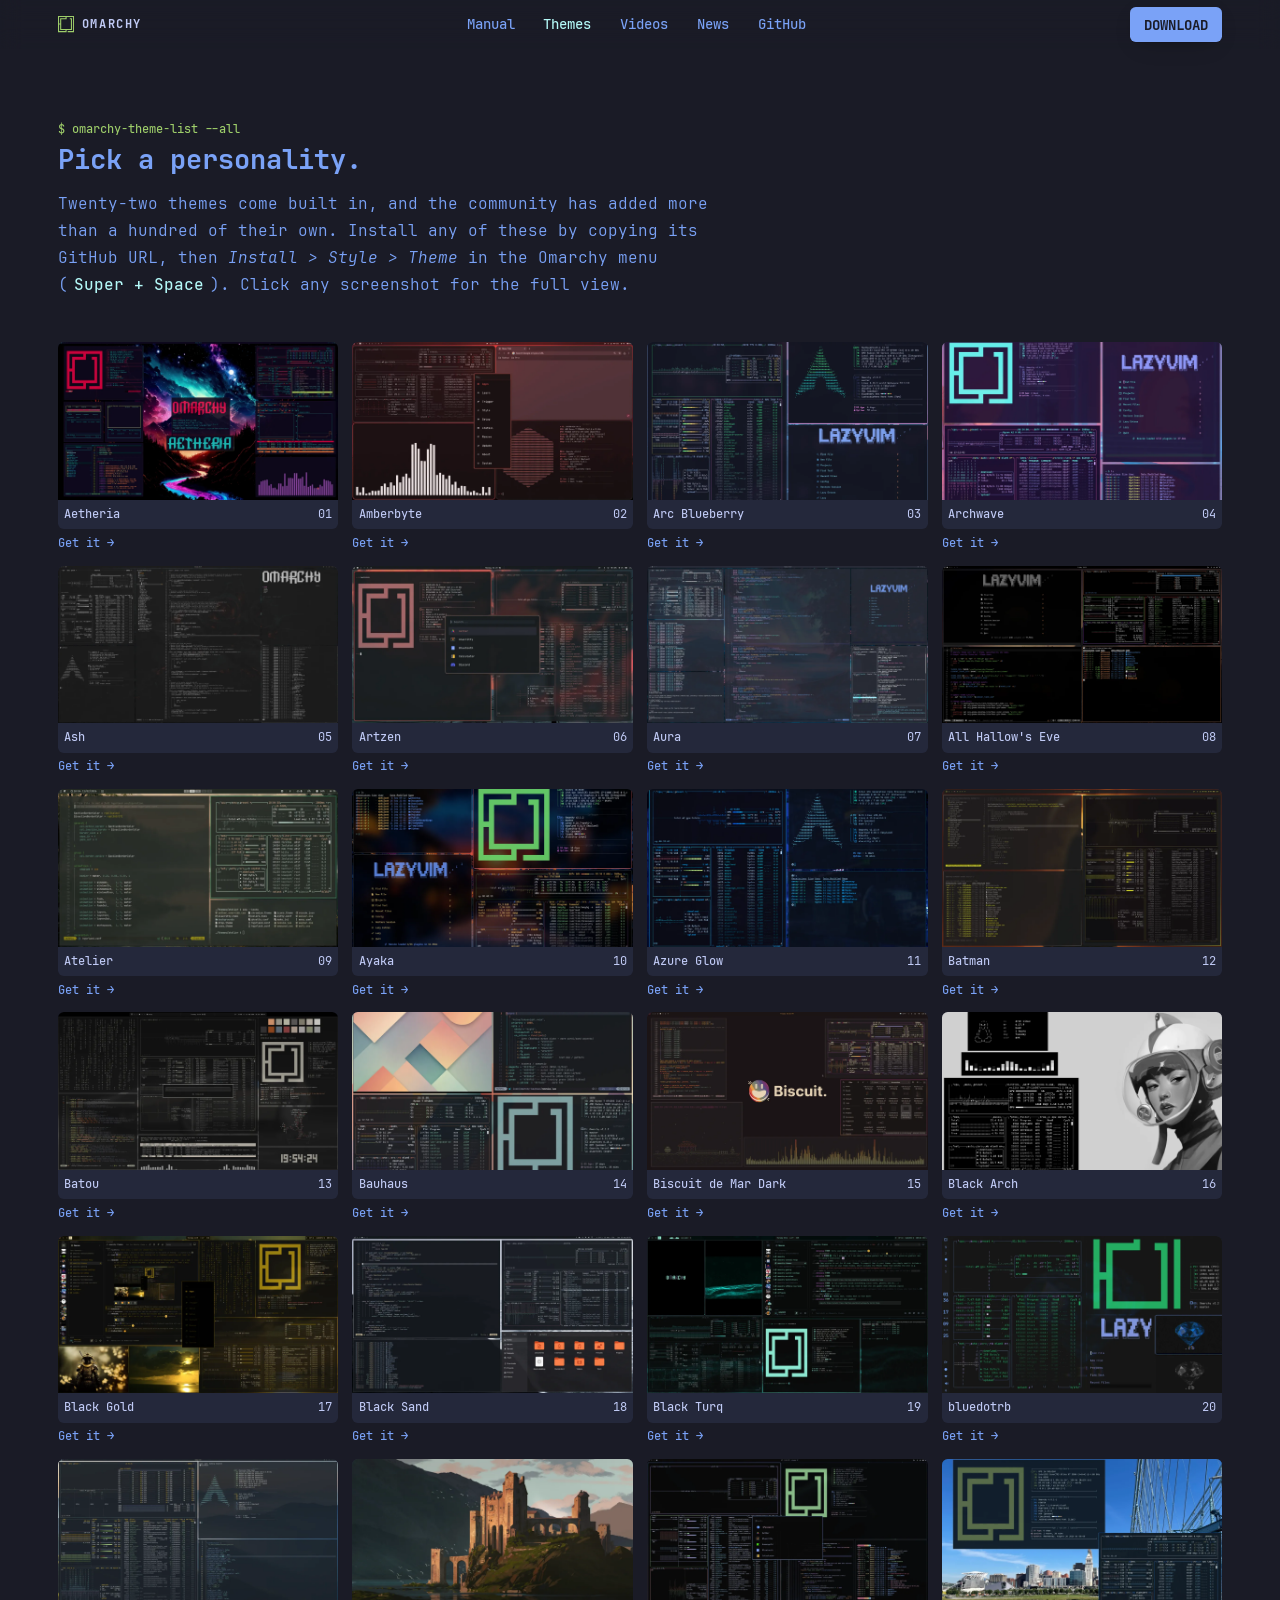
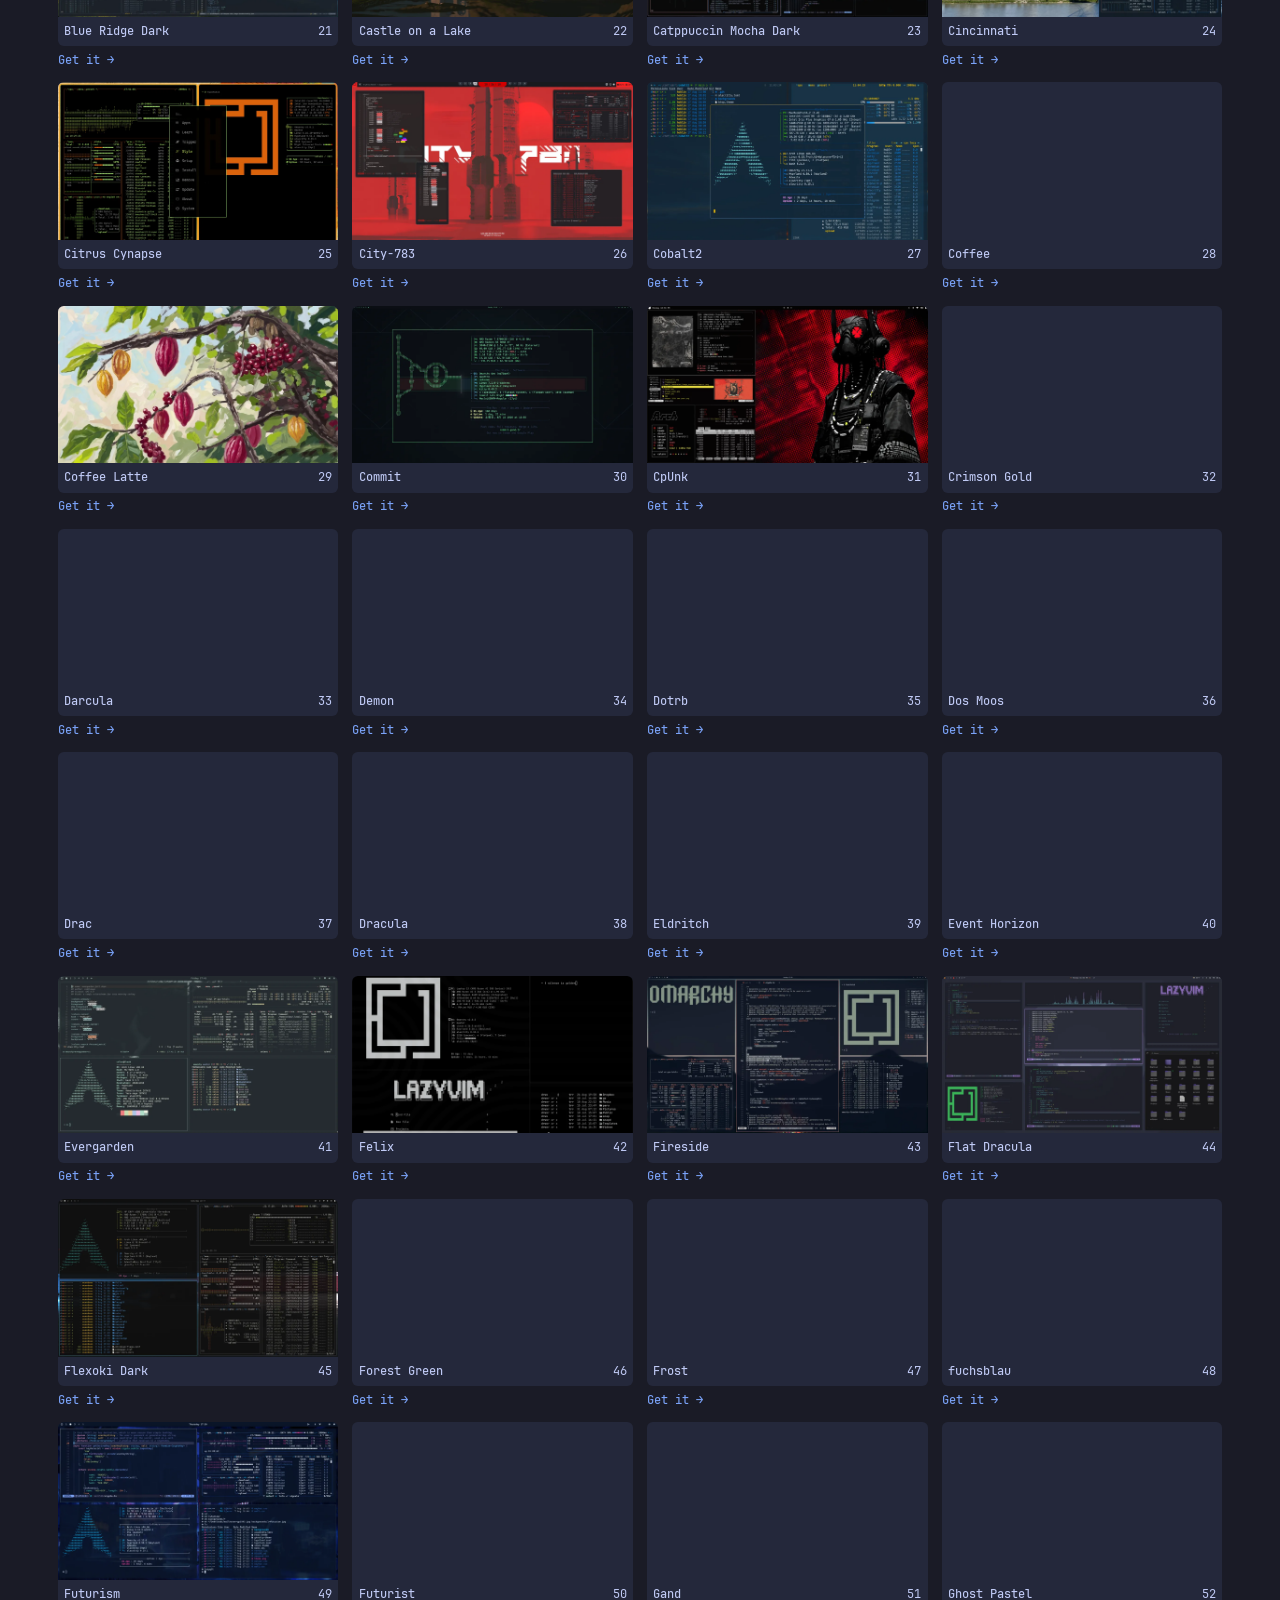
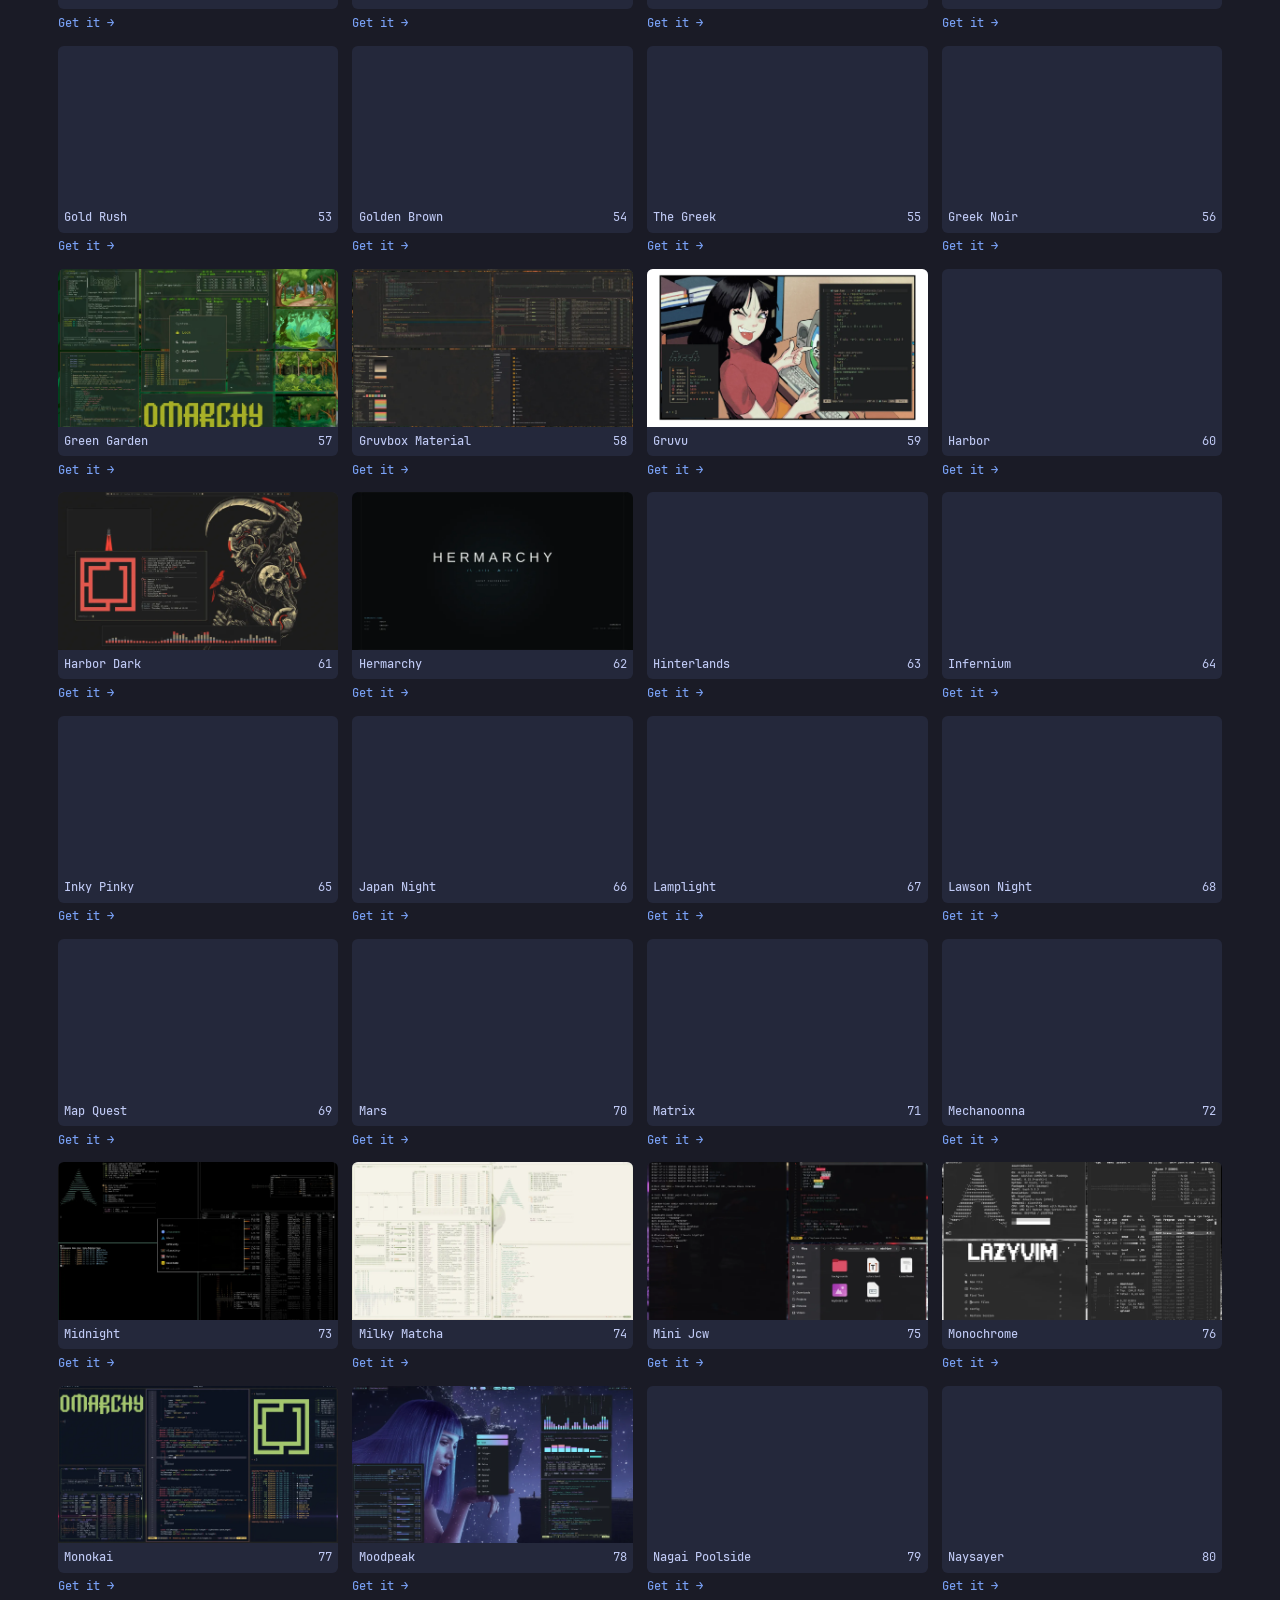
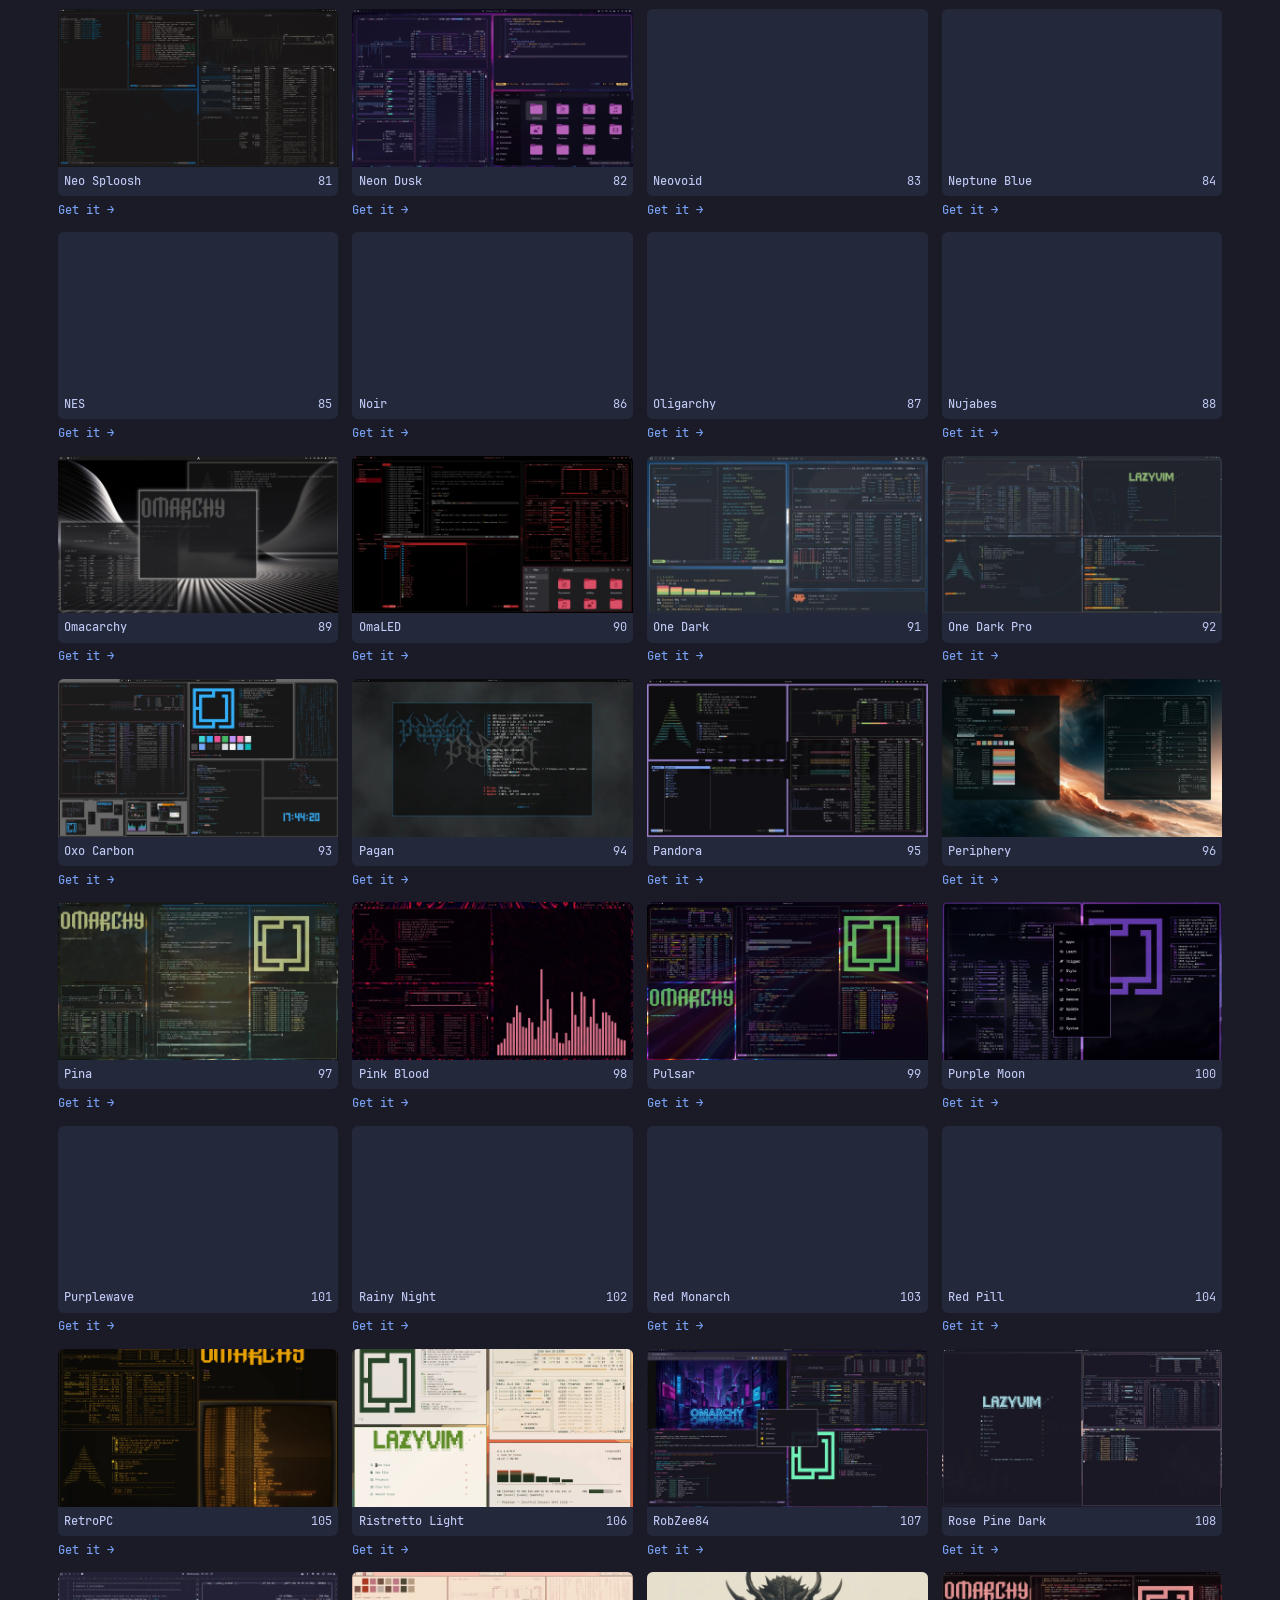
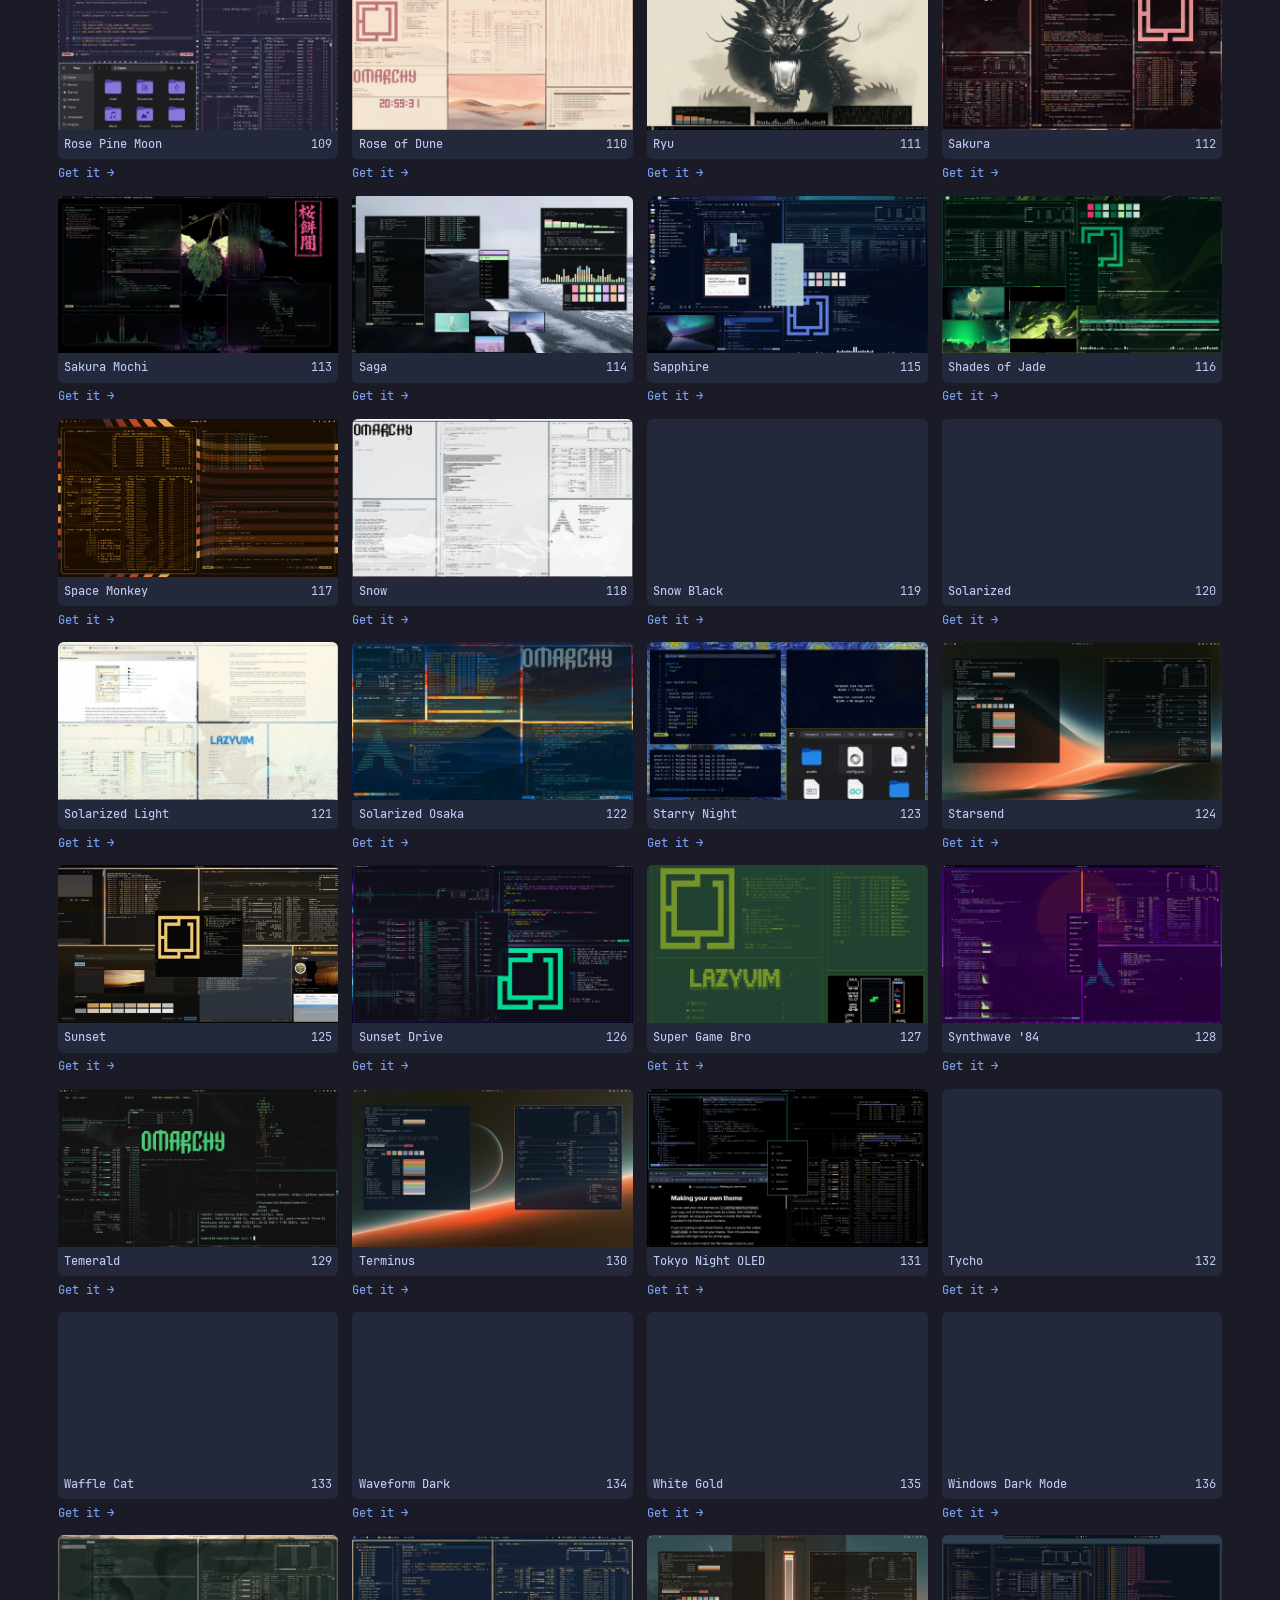
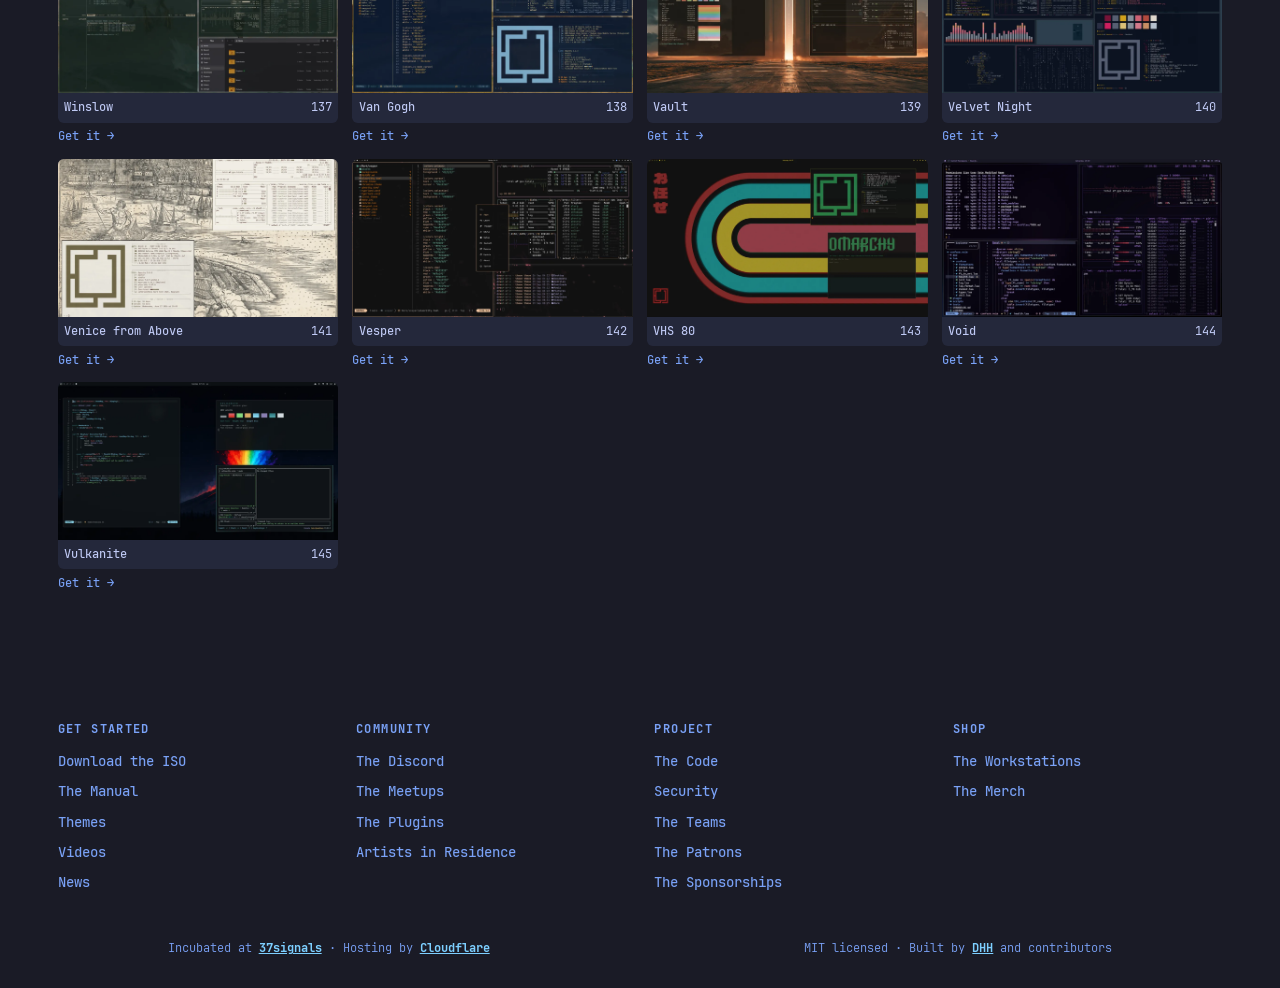
==== commit 9bacccea: "Topbar: replace fallback-font block glyph with the real Omarchy icon.svg Inline SVG recolored via cu" ====
--- a/themes/index.html
+++ b/themes/index.html
@@ -34,7 +34,7 @@
     <header class="topbar">
       <div class="topbar__inner">
         <a class="topbar__brand" href="/">
-          <span class="topbar__mark" aria-hidden="true">▚</span>
+          <span class="topbar__mark" aria-hidden="true"><svg viewBox="0 0 1200 1200" xmlns="http://www.w3.org/2000/svg"><path clip-rule="evenodd" d="m1200 1200h-480v-80h400v-1040h-479.996v160h-400v720h720v-720h-80v-80h159.996v880h-400v160h-640v-1200h1200zm-1120-80h480v-80h-400l.004-400h-80.004zm0-560h80.004v-400h400v-80h-480.004z" fill="currentColor" fill-rule="evenodd"/></svg></span>
           <span>OMARCHY</span>
         </a>
 
--- a/assets/css/v2/topbar.css
+++ b/assets/css/v2/topbar.css
@@ -30,8 +30,14 @@
 
 .topbar__mark {
   color: var(--color-green);
-  font-size: 1.5em;
-  line-height: 1;
+  height: 1.4em;
+  width: 1.4em;
+}
+
+.topbar__mark svg {
+  display: block;
+  height: 100%;
+  width: 100%;
 }
 
 .topbar__links {
--- a/assets/css/v2/sections.css
+++ b/assets/css/v2/sections.css
@@ -118,6 +118,10 @@
   text-decoration: none;
 }
 
+.card--wide {
+  grid-column: 1 / -1;
+}
+
 .card--link .card__go {
   color: var(--color-terminal-blue);
   font-size: var(--font-size-small);
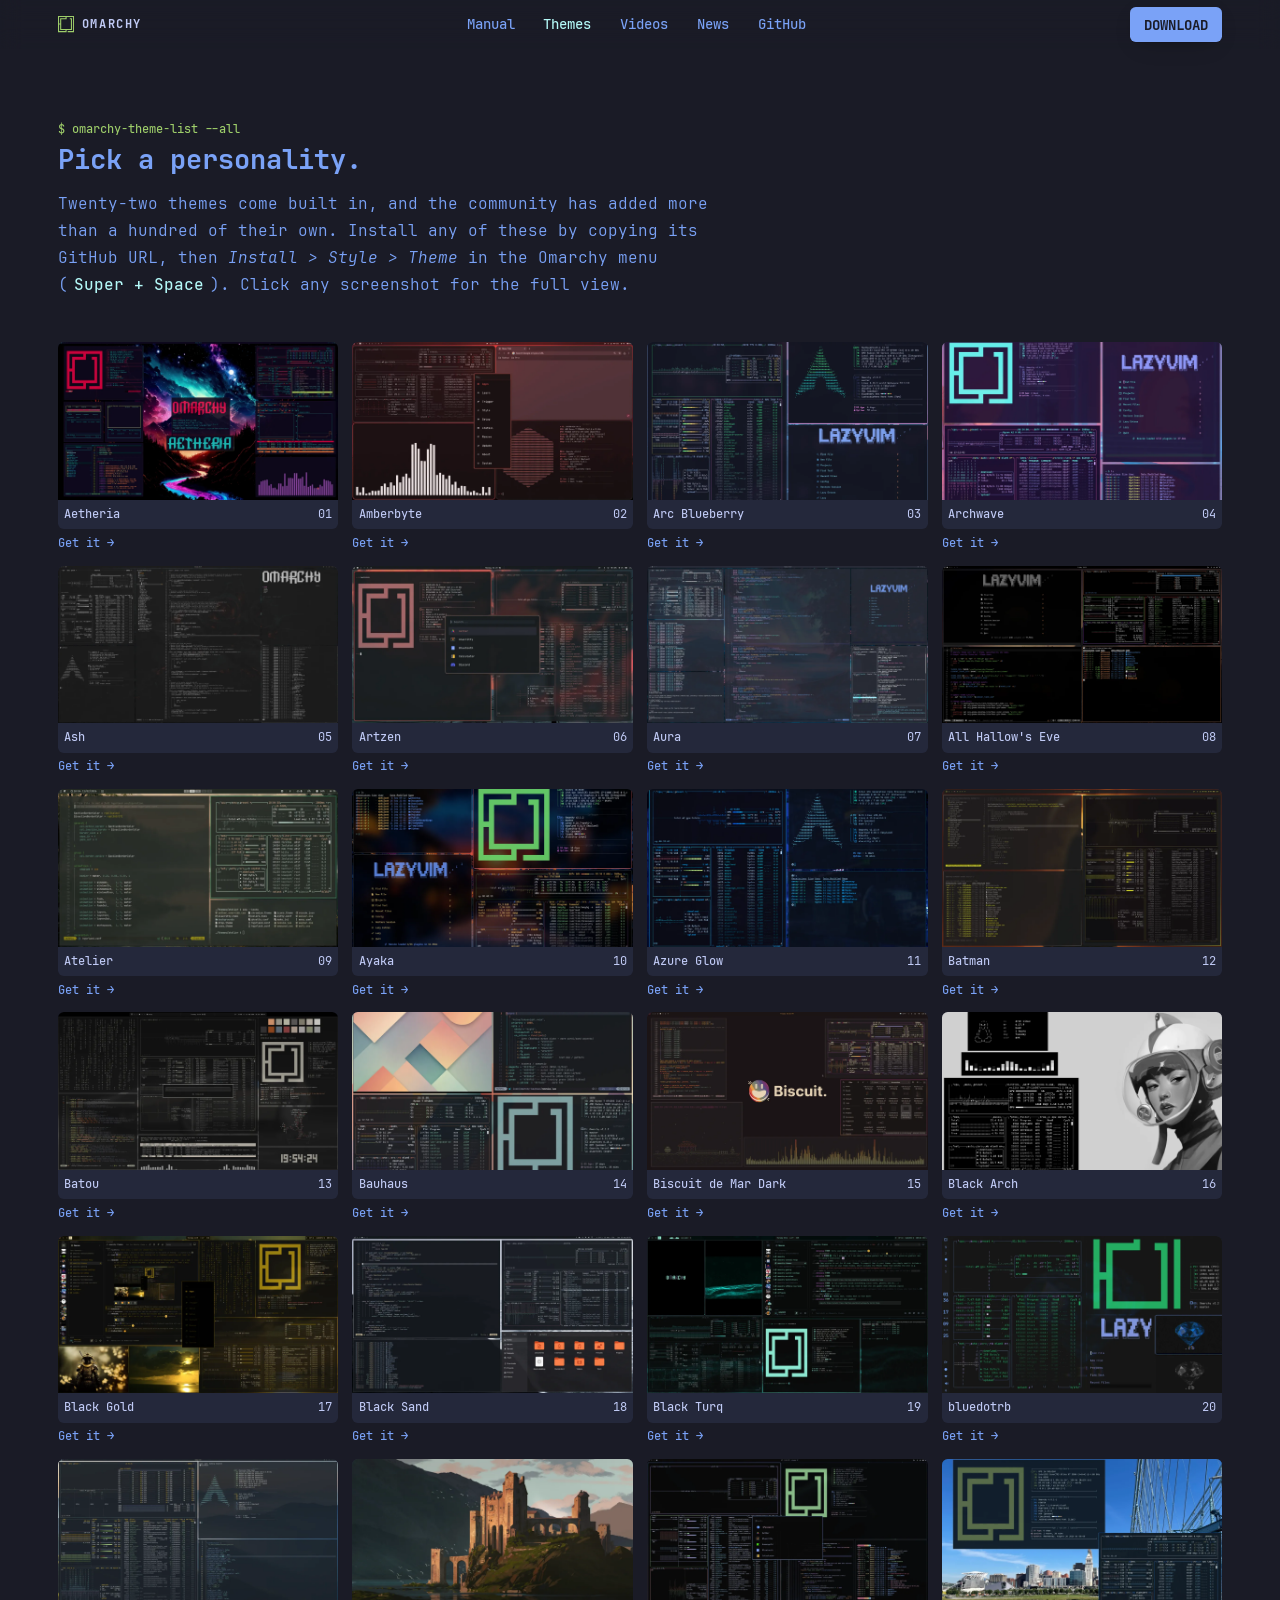
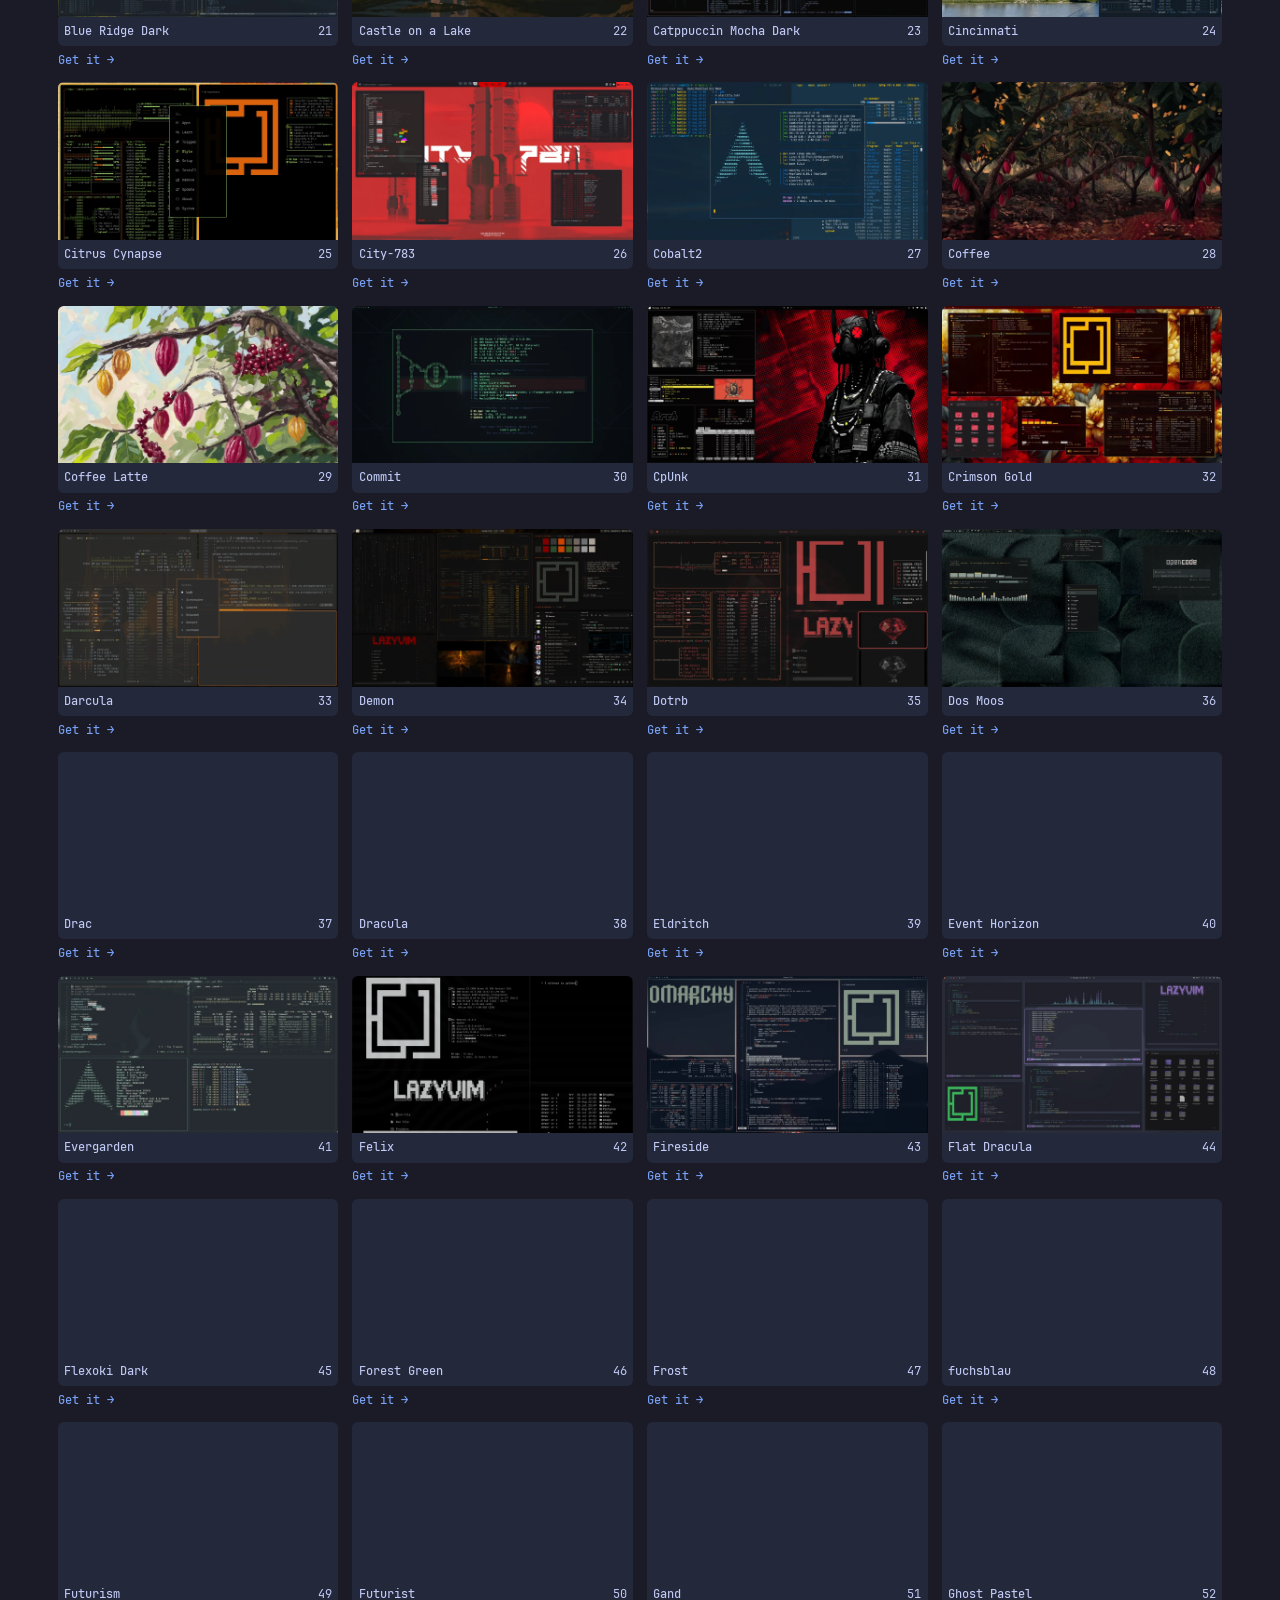
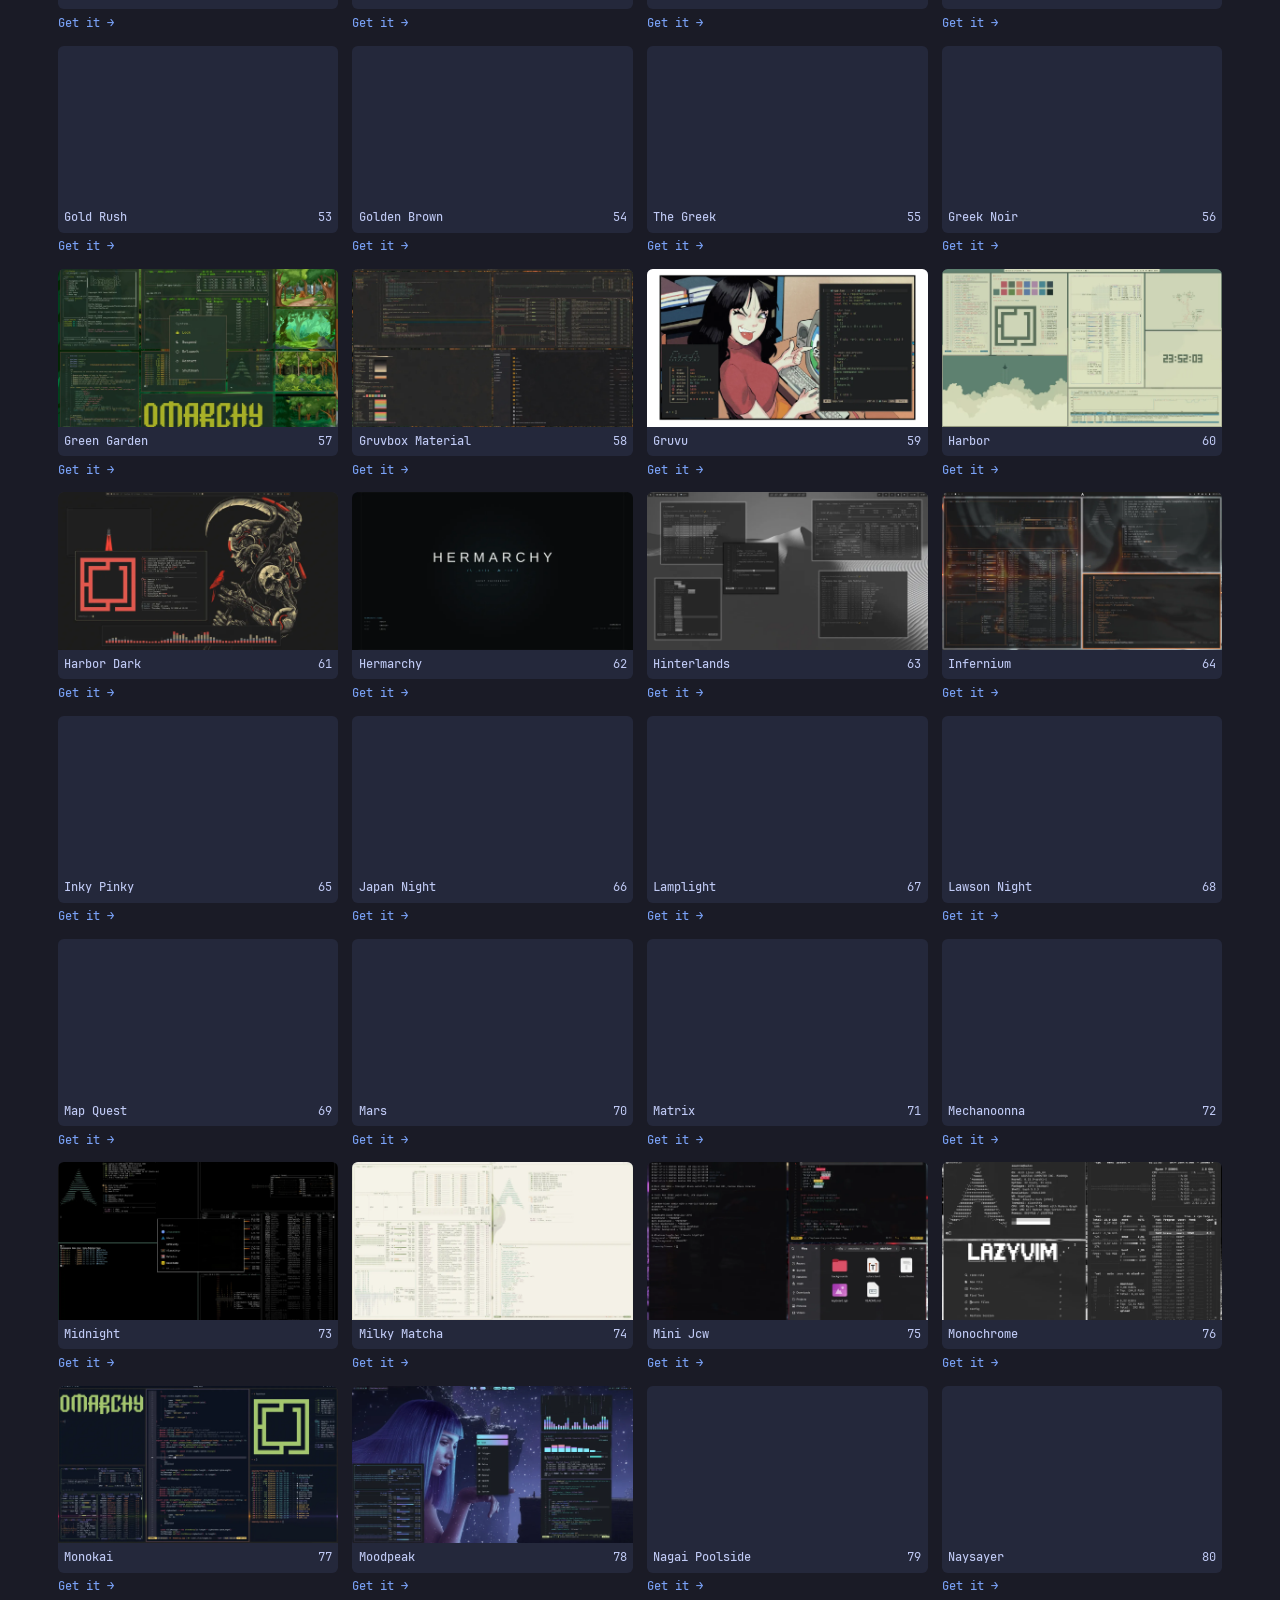
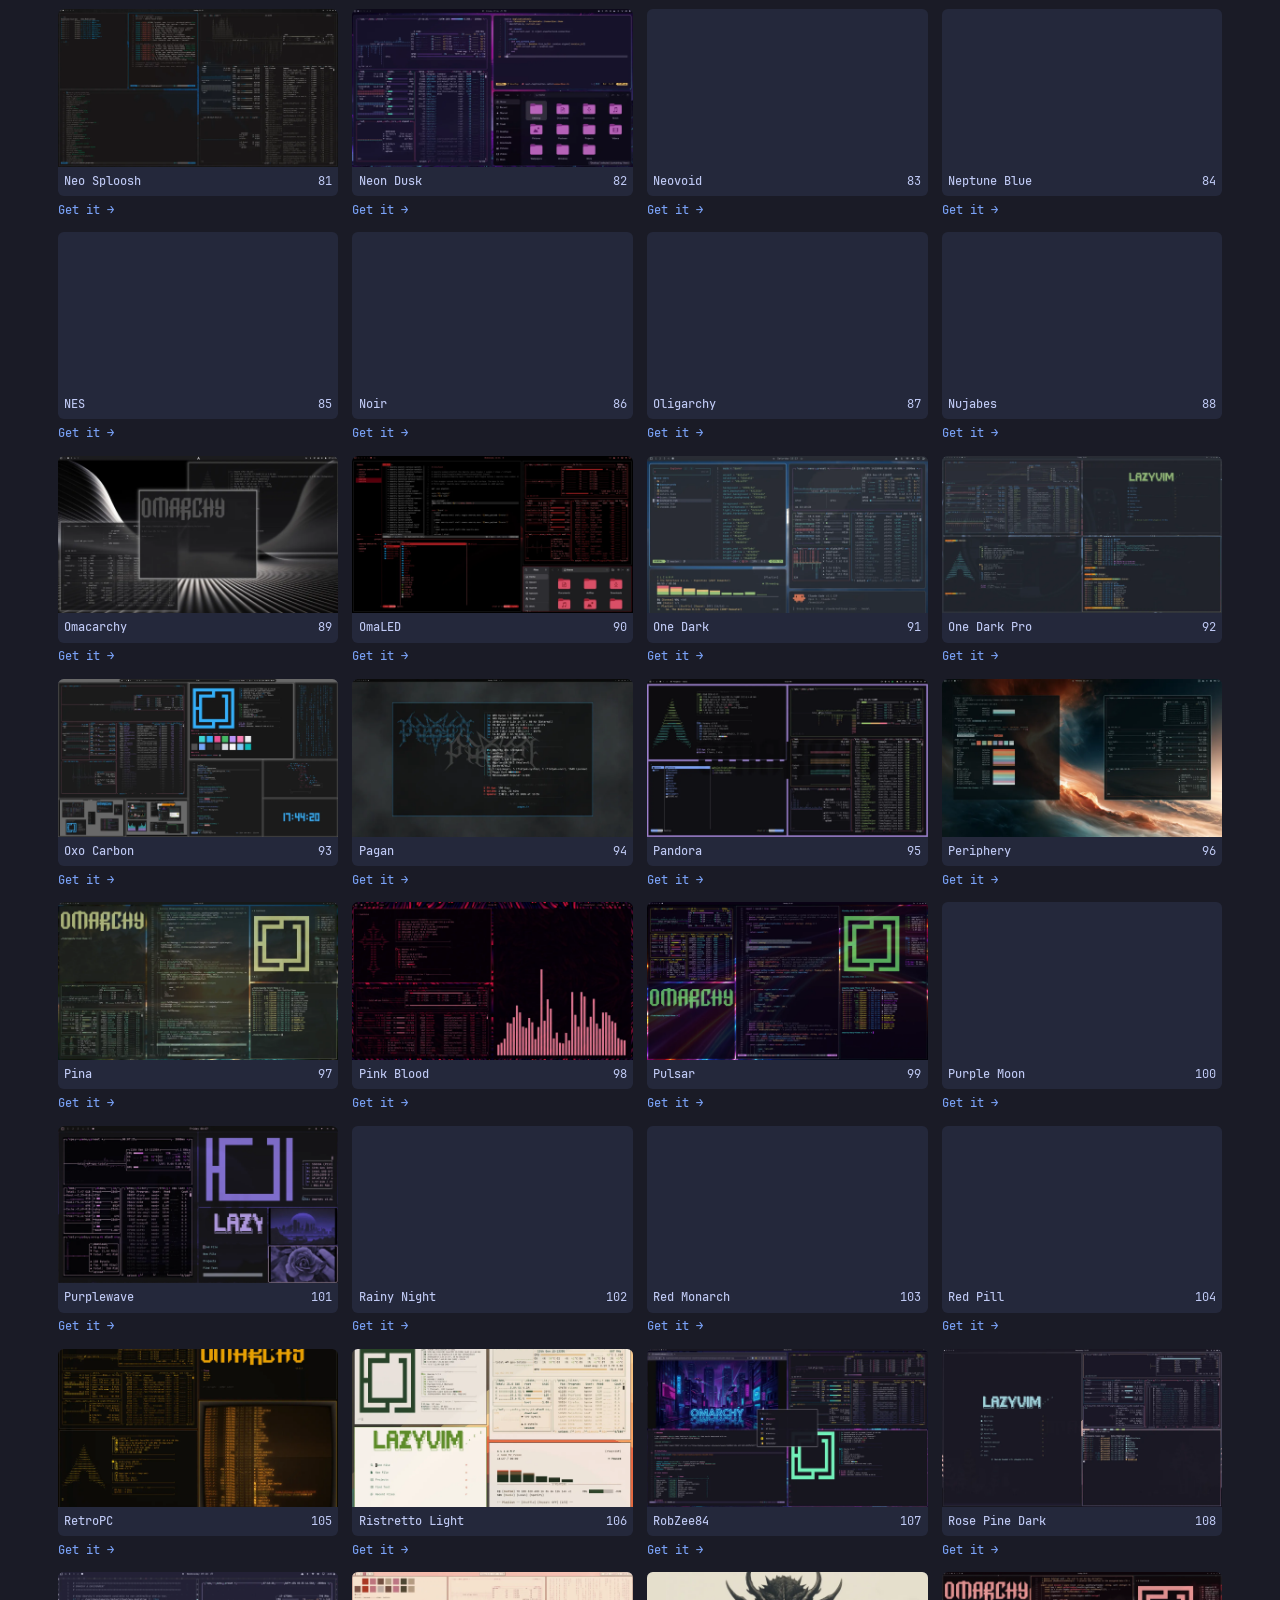
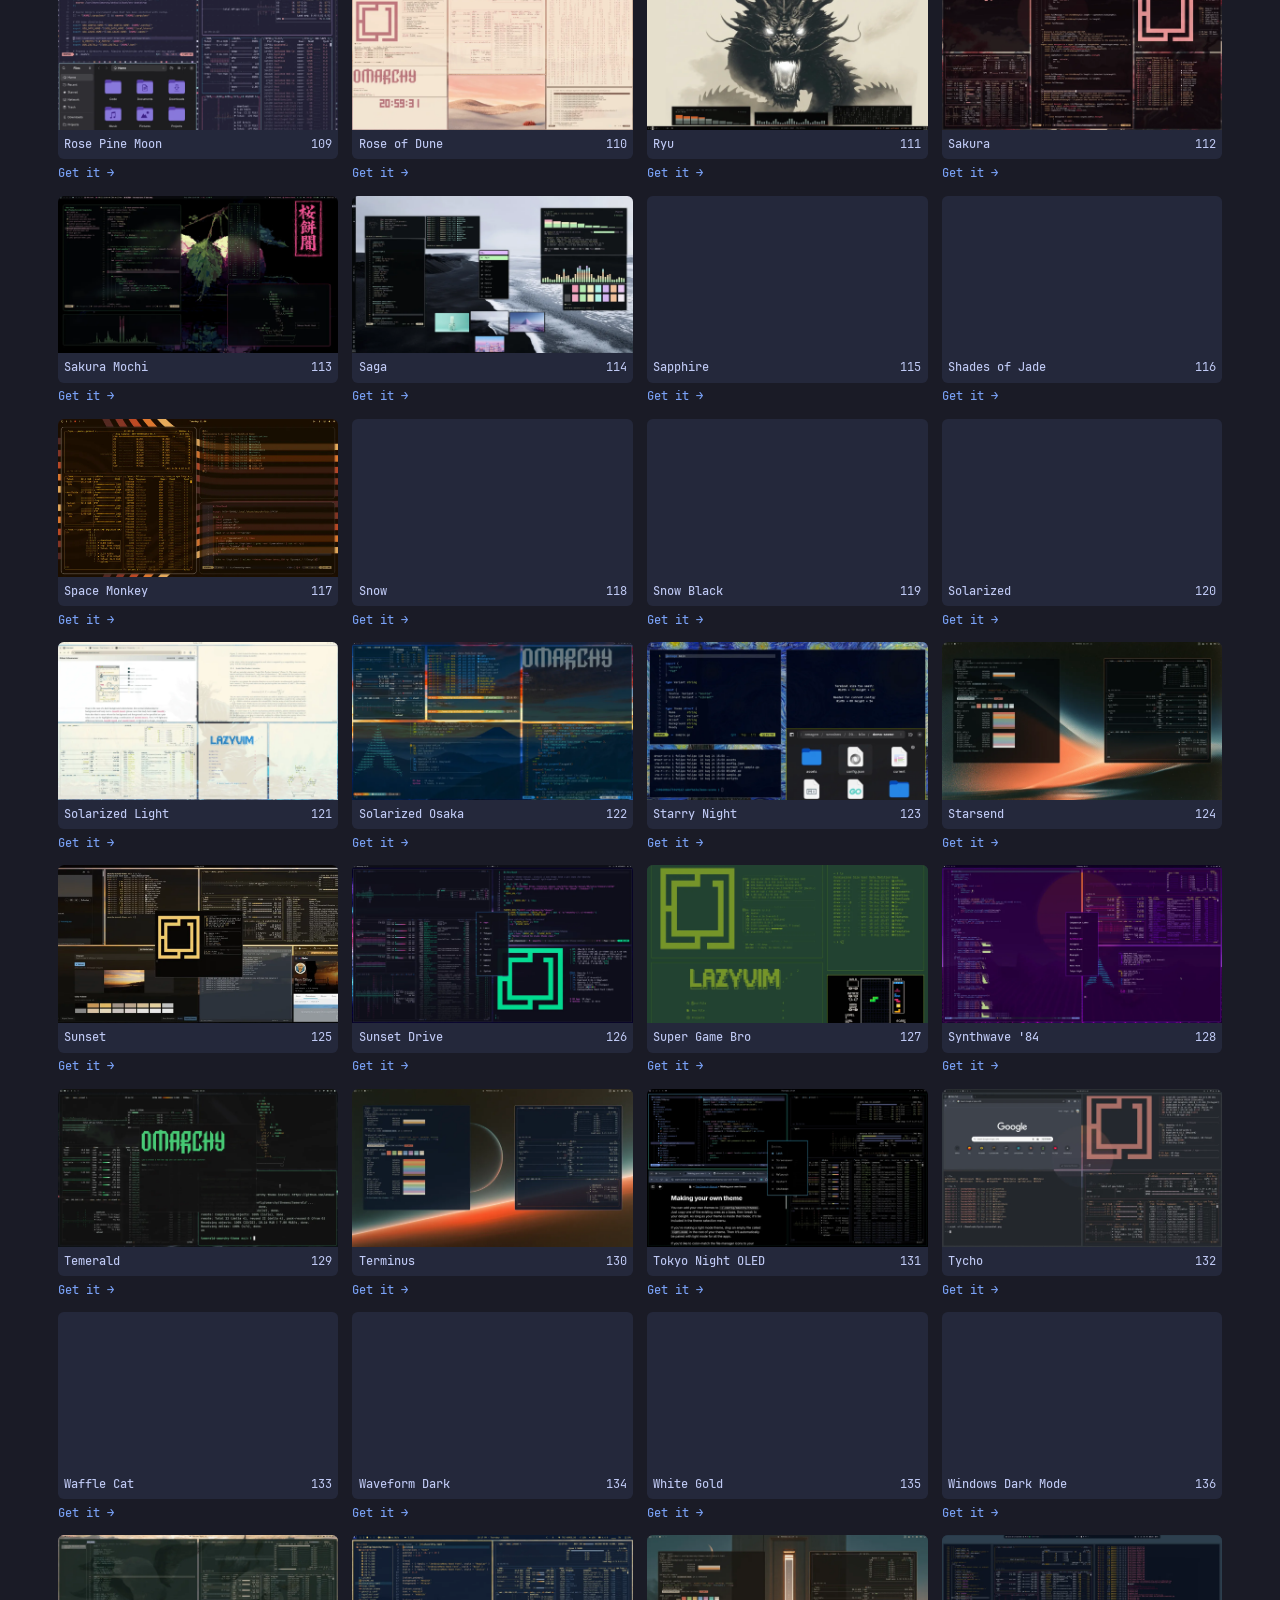
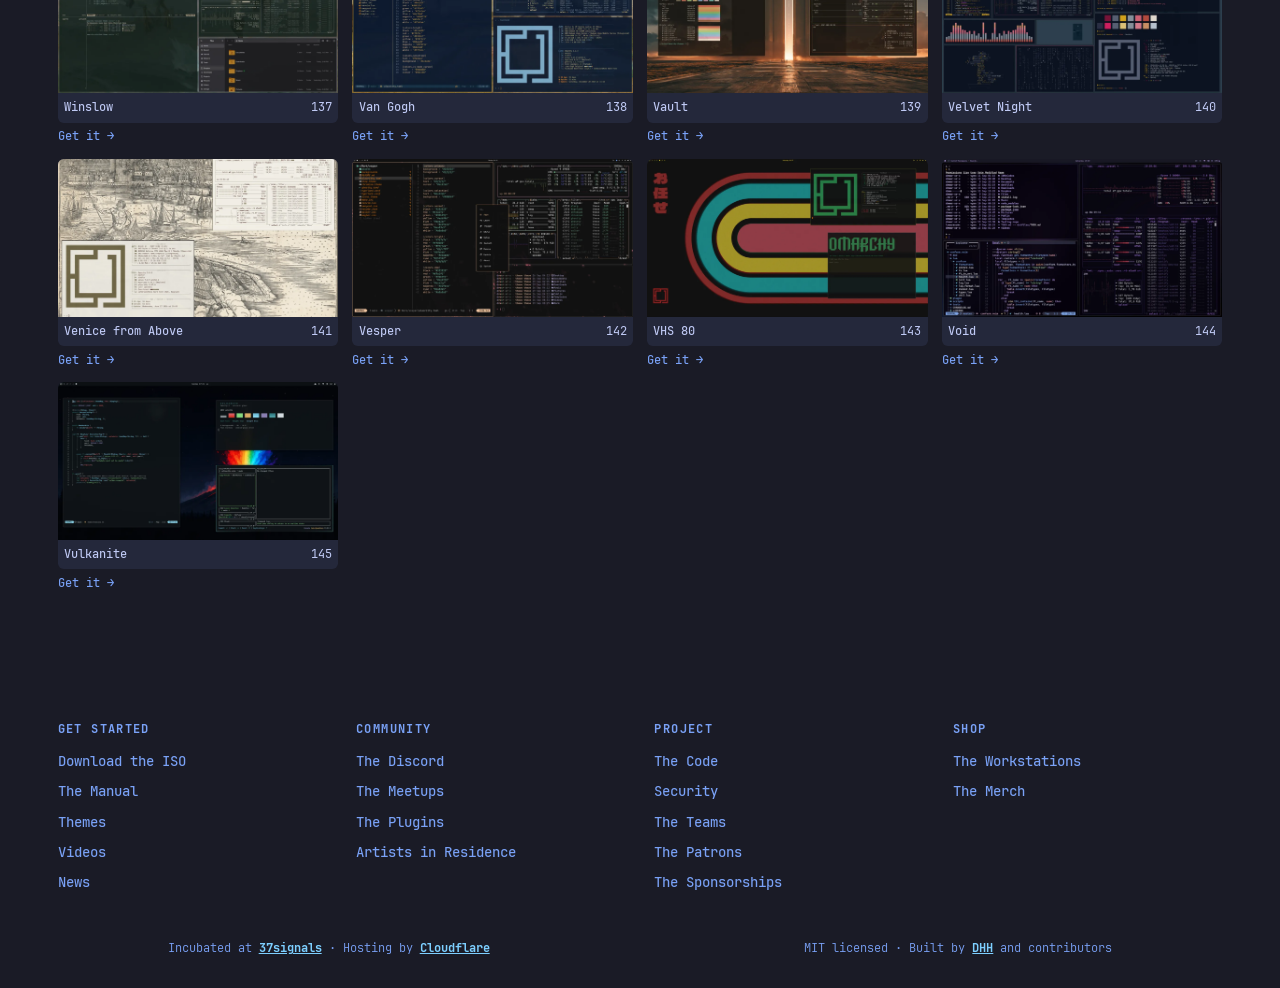
==== commit c0988a0e: "Cache-bust v2 CSS/JS links so Hostinger's 7-day cache picks up updates" ====
--- a/themes/index.html
+++ b/themes/index.html
@@ -14,16 +14,16 @@
 
     <link rel="stylesheet" type="text/css" href="/assets/css/reset.css">
     <link rel="stylesheet" type="text/css" href="/assets/css/fonts.css">
-    <link rel="stylesheet" type="text/css" href="/assets/css/v2/tokens.css">
-    <link rel="stylesheet" type="text/css" href="/assets/css/v2/base.css">
-    <link rel="stylesheet" type="text/css" href="/assets/css/v2/button.css">
-    <link rel="stylesheet" type="text/css" href="/assets/css/v2/notification.css">
-    <link rel="stylesheet" type="text/css" href="/assets/css/v2/topbar.css">
-    <link rel="stylesheet" type="text/css" href="/assets/css/v2/sections.css">
-    <link rel="stylesheet" type="text/css" href="/assets/css/v2/themes.css">
-    <link rel="stylesheet" type="text/css" href="/assets/css/v2/footer.css">
-
-    <script src="/assets/js/site.js" type="module"></script>
+    <link rel="stylesheet" type="text/css" href="/assets/css/v2/tokens.css?v=9baccce">
+    <link rel="stylesheet" type="text/css" href="/assets/css/v2/base.css?v=9baccce">
+    <link rel="stylesheet" type="text/css" href="/assets/css/v2/button.css?v=9baccce">
+    <link rel="stylesheet" type="text/css" href="/assets/css/v2/notification.css?v=9baccce">
+    <link rel="stylesheet" type="text/css" href="/assets/css/v2/topbar.css?v=9baccce">
+    <link rel="stylesheet" type="text/css" href="/assets/css/v2/sections.css?v=9baccce">
+    <link rel="stylesheet" type="text/css" href="/assets/css/v2/themes.css?v=9baccce">
+    <link rel="stylesheet" type="text/css" href="/assets/css/v2/footer.css?v=9baccce">
+
+    <script src="/assets/js/site.js?v=9baccce" type="module"></script>
 
     <script defer data-domain="omarchy.org" src="https://plausible.io/js/script.js"></script>
   </head>
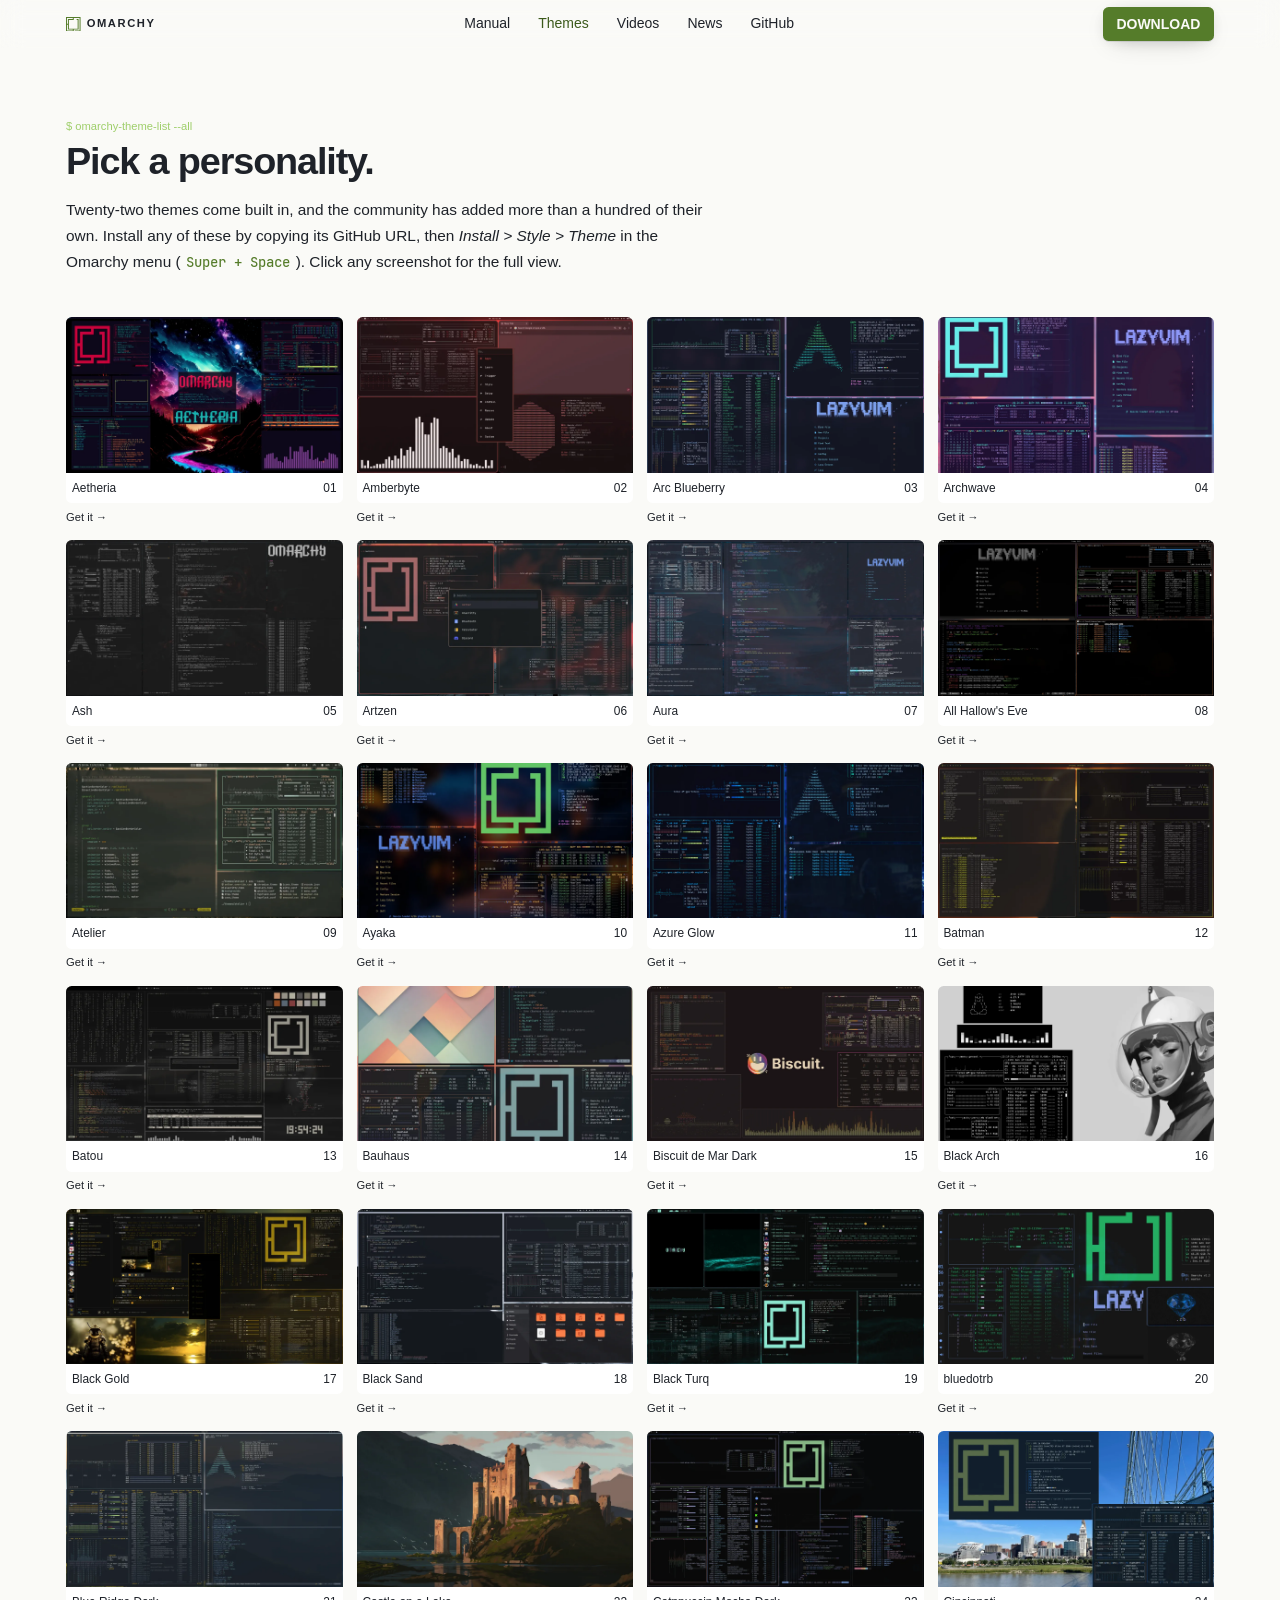
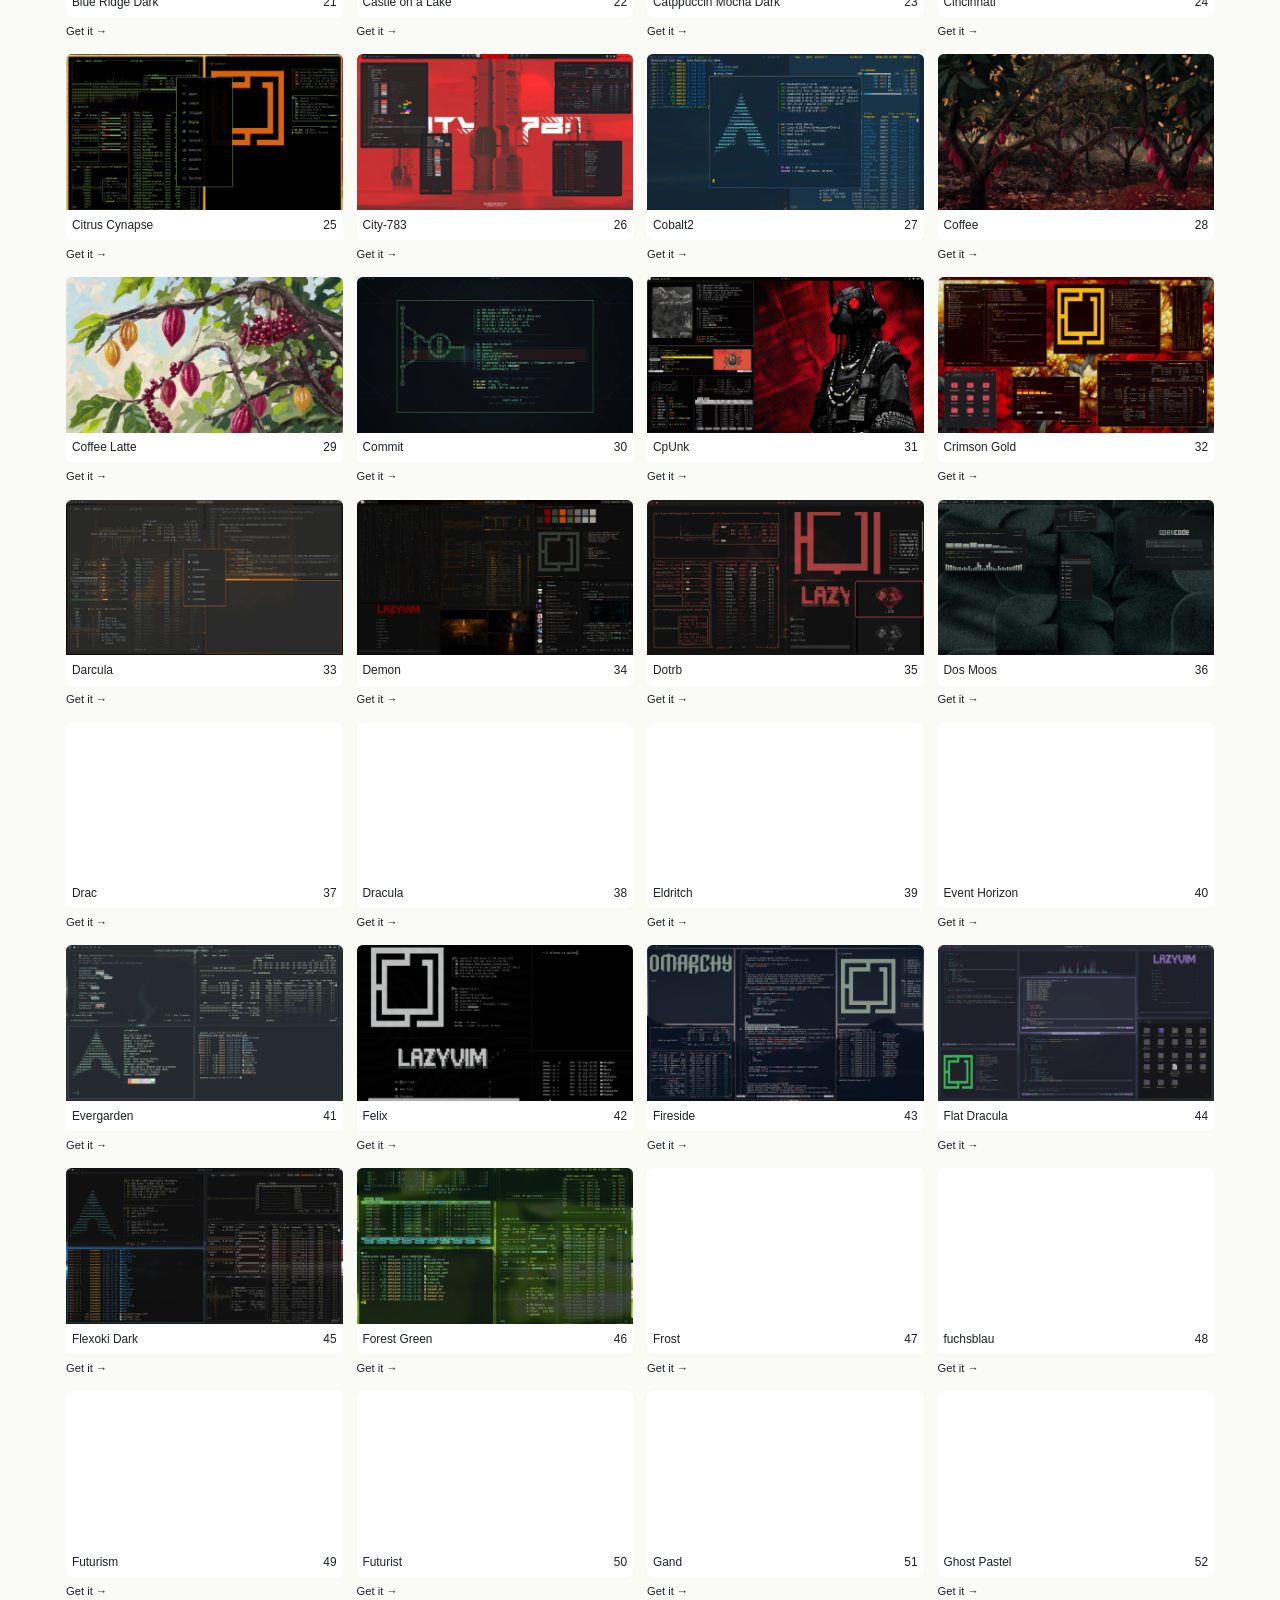
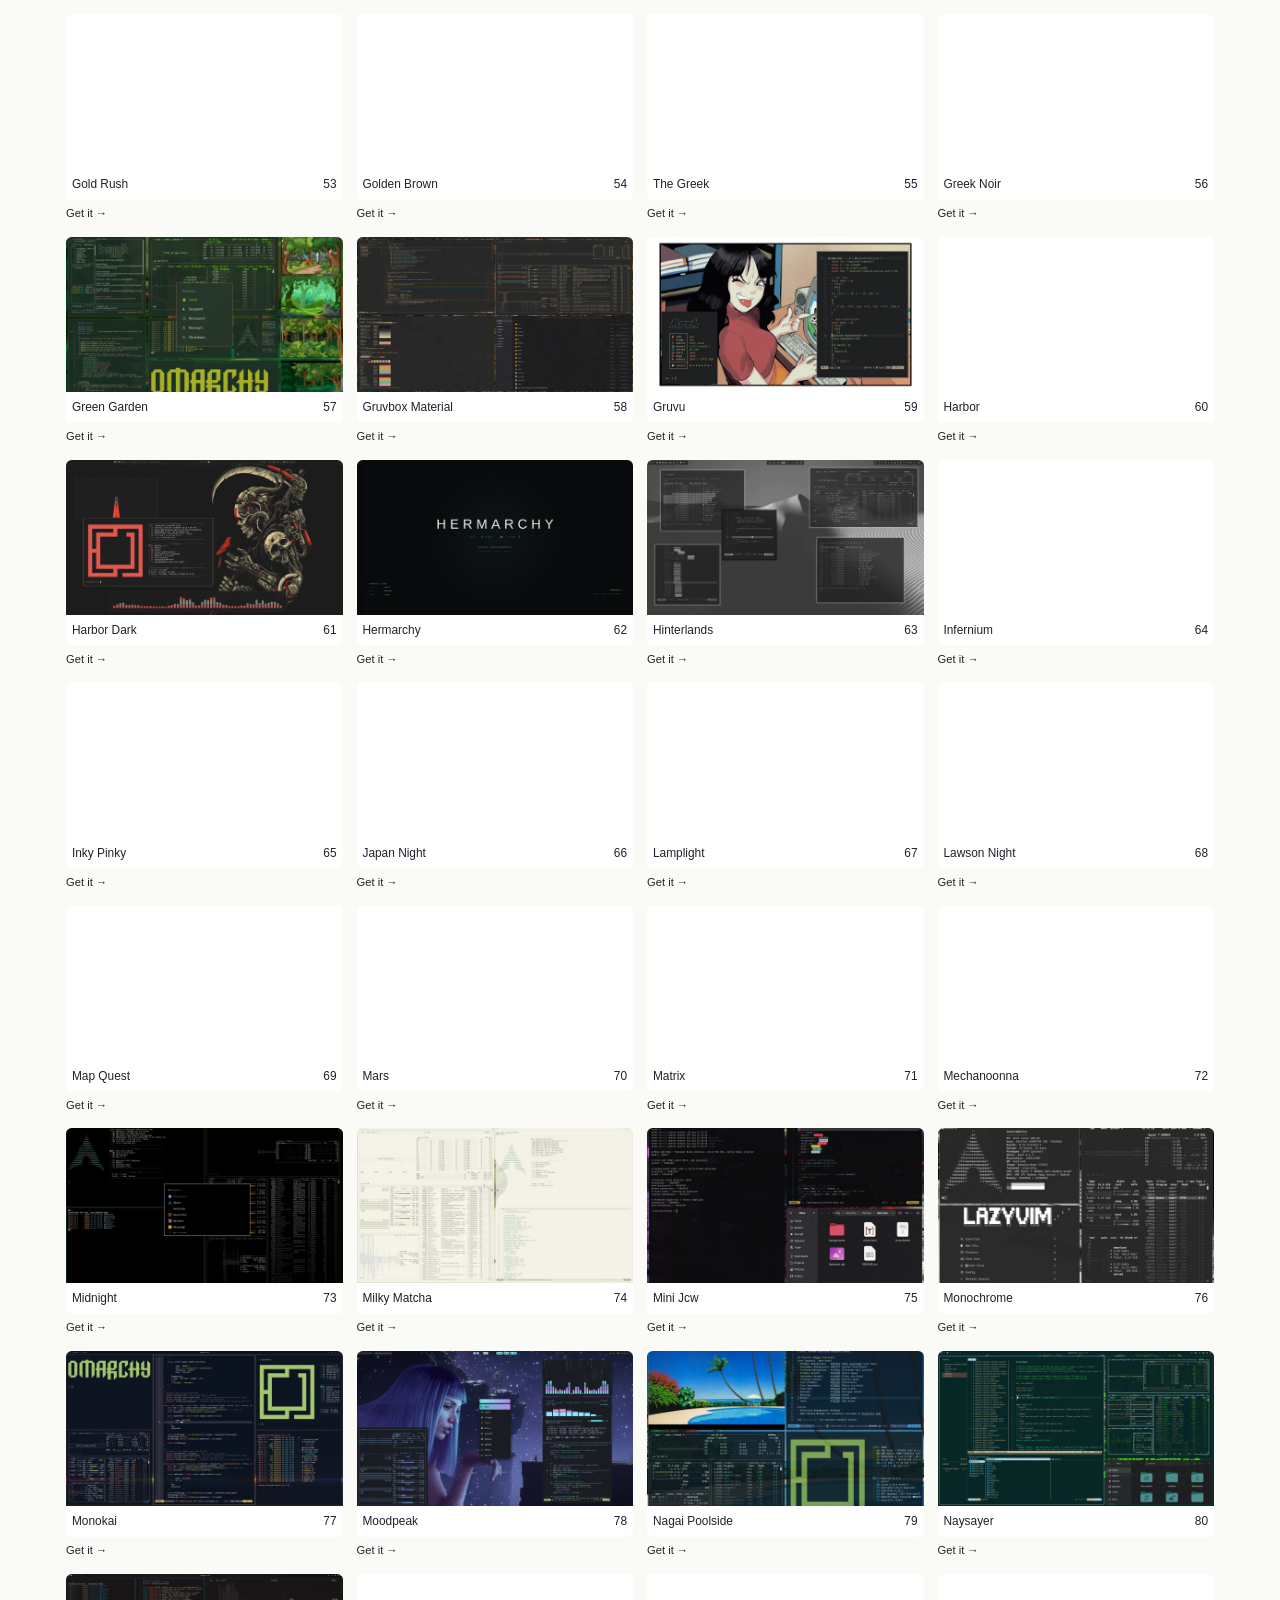
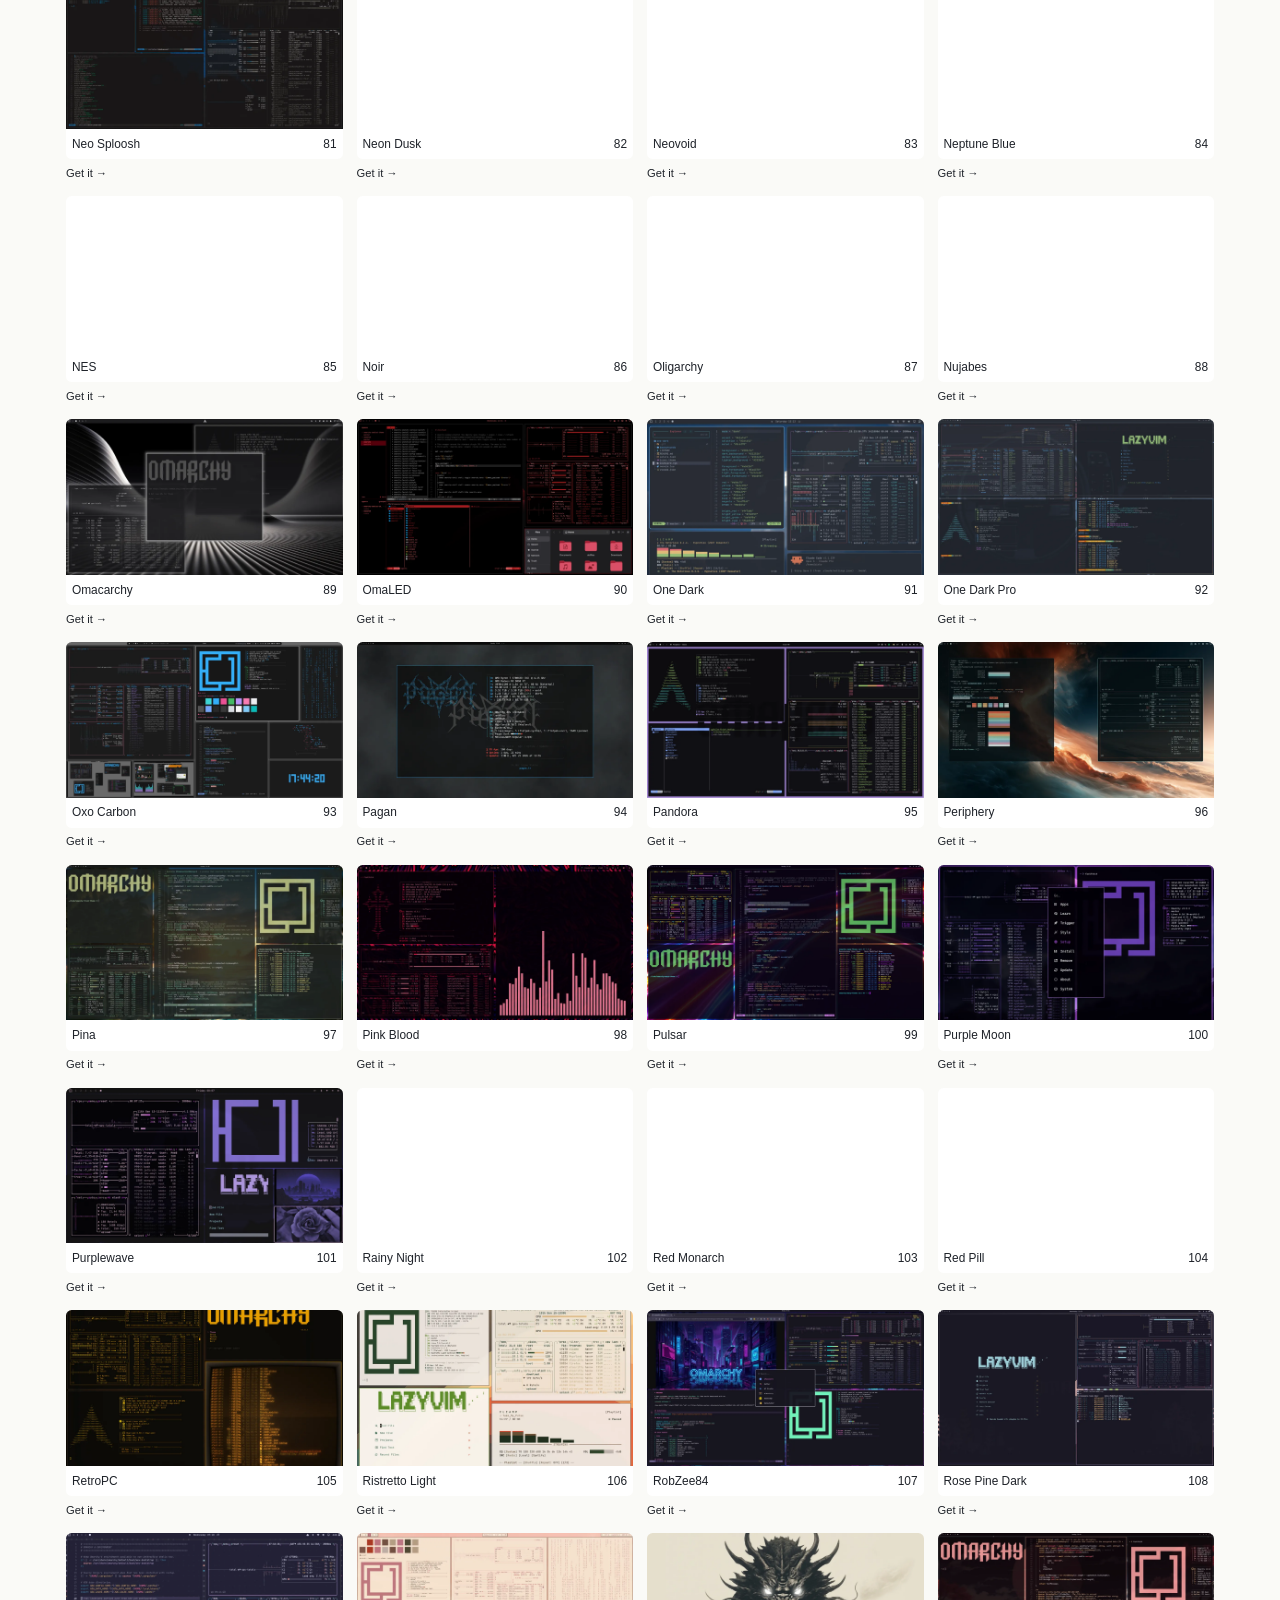
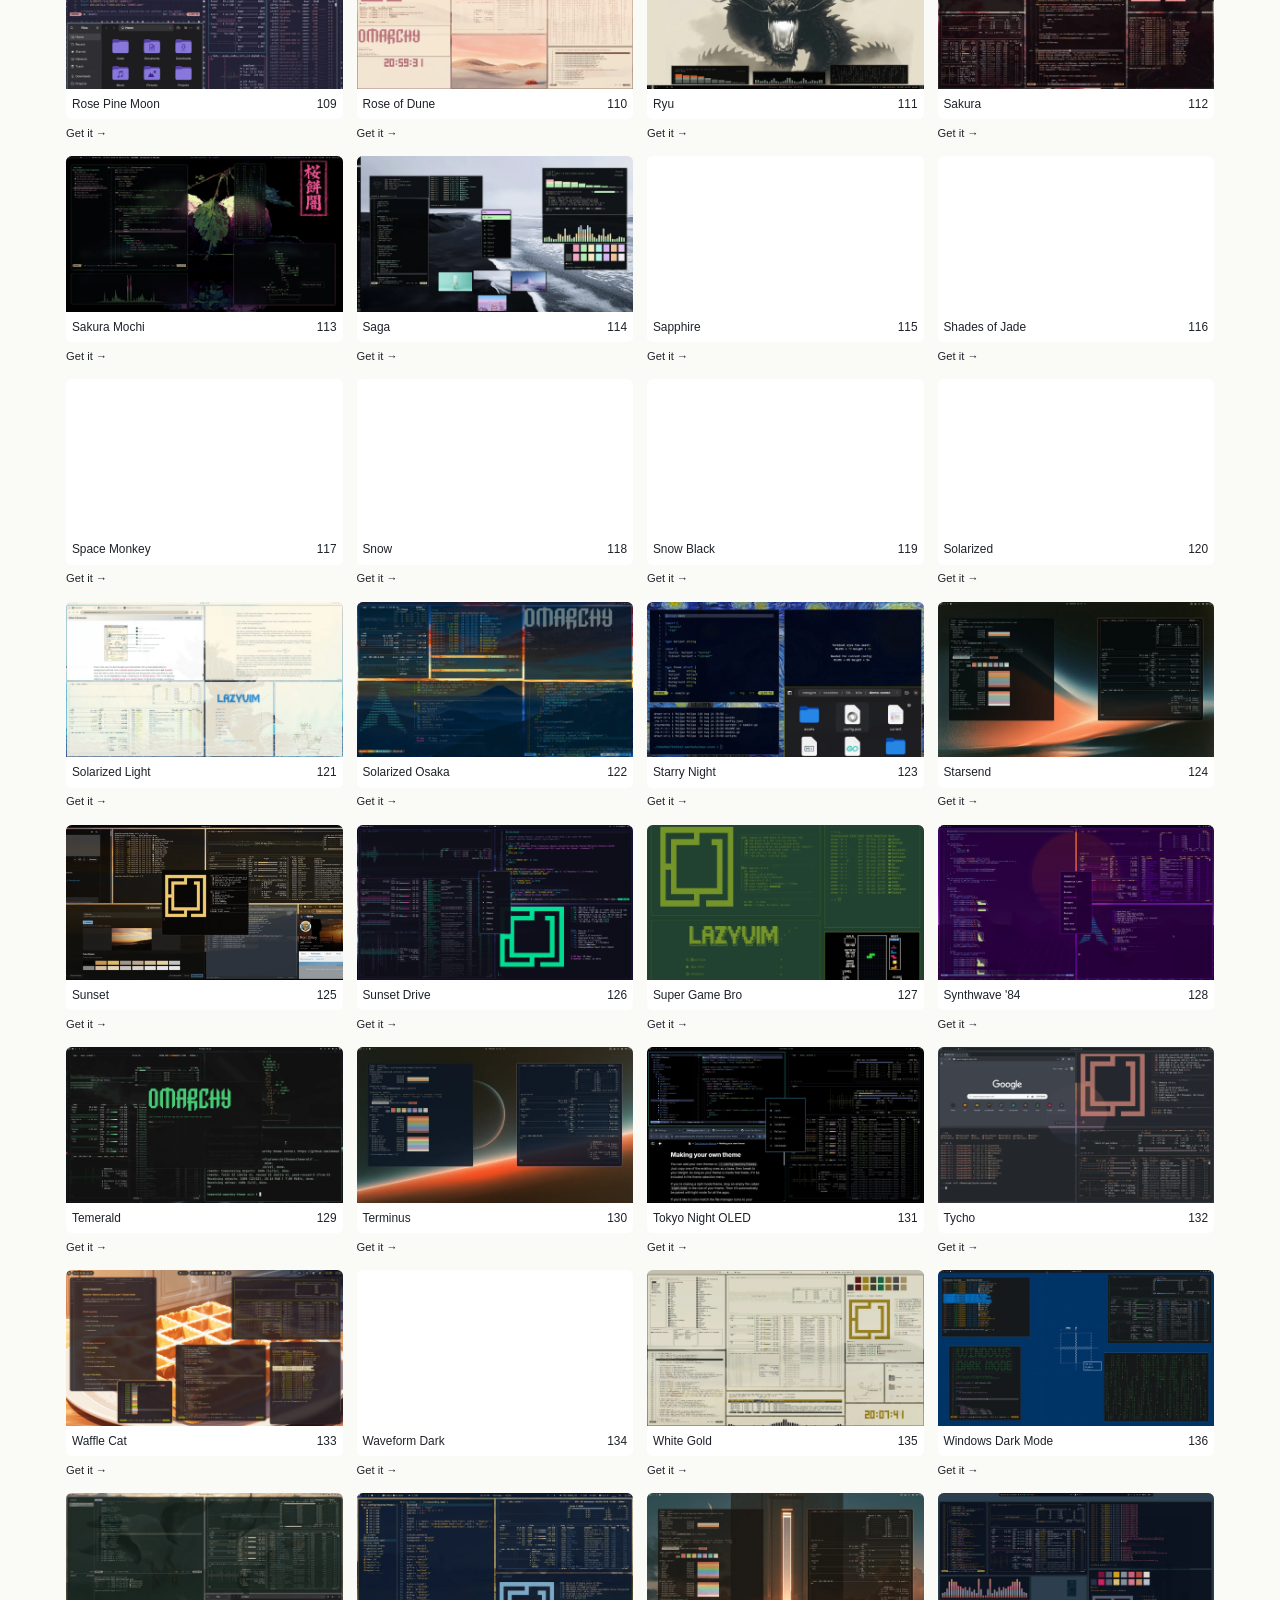
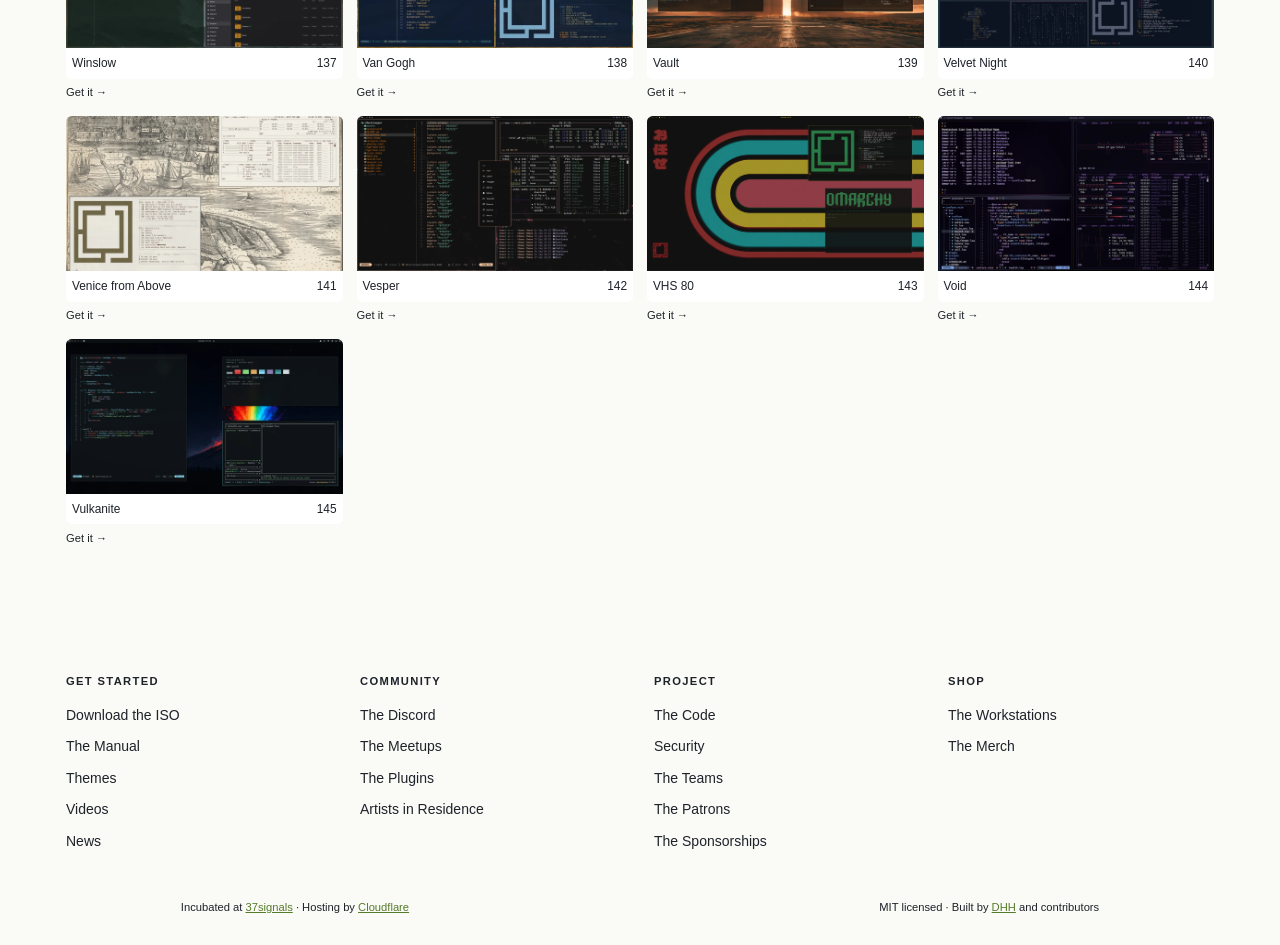
==== commit 1920402c: "Pivot to light house-style editorial homepage (in progress) - Study of basecamp.com/37signals.com/he" ====
--- a/themes/index.html
+++ b/themes/index.html
@@ -14,16 +14,16 @@
 
     <link rel="stylesheet" type="text/css" href="/assets/css/reset.css">
     <link rel="stylesheet" type="text/css" href="/assets/css/fonts.css">
-    <link rel="stylesheet" type="text/css" href="/assets/css/v2/tokens.css?v=9baccce">
-    <link rel="stylesheet" type="text/css" href="/assets/css/v2/base.css?v=9baccce">
-    <link rel="stylesheet" type="text/css" href="/assets/css/v2/button.css?v=9baccce">
-    <link rel="stylesheet" type="text/css" href="/assets/css/v2/notification.css?v=9baccce">
-    <link rel="stylesheet" type="text/css" href="/assets/css/v2/topbar.css?v=9baccce">
-    <link rel="stylesheet" type="text/css" href="/assets/css/v2/sections.css?v=9baccce">
-    <link rel="stylesheet" type="text/css" href="/assets/css/v2/themes.css?v=9baccce">
-    <link rel="stylesheet" type="text/css" href="/assets/css/v2/footer.css?v=9baccce">
-
-    <script src="/assets/js/site.js?v=9baccce" type="module"></script>
+    <link rel="stylesheet" type="text/css" href="/assets/css/v2/tokens.css?v=light1">
+    <link rel="stylesheet" type="text/css" href="/assets/css/v2/base.css?v=light1">
+    <link rel="stylesheet" type="text/css" href="/assets/css/v2/button.css?v=light1">
+    <link rel="stylesheet" type="text/css" href="/assets/css/v2/notification.css?v=light1">
+    <link rel="stylesheet" type="text/css" href="/assets/css/v2/topbar.css?v=light1">
+    <link rel="stylesheet" type="text/css" href="/assets/css/v2/sections.css?v=light1">
+    <link rel="stylesheet" type="text/css" href="/assets/css/v2/themes.css?v=light1">
+    <link rel="stylesheet" type="text/css" href="/assets/css/v2/footer.css?v=light1">
+
+    <script src="/assets/js/site.js?v=light1" type="module"></script>
 
     <script defer data-domain="omarchy.org" src="https://plausible.io/js/script.js"></script>
   </head>
--- a/assets/css/v2/tokens.css
+++ b/assets/css/v2/tokens.css
@@ -1,15 +1,25 @@
 :root {
 
-  --rgb-background-night: 26, 27, 38;
-  --rgb-background-storm: 36, 40, 59;
-  --rgb-black: 0, 0, 0;
+  /* Light "house" canvas. Names kept from the Tokyo Night era so every
+     component keeps working; the values now describe paper and ink.
+     --rgb-terminal-* are the light-page roles: black = border, blue =
+     accent, cyan = link, white = ink. The --rgb-panel-* set describes the
+     dark terminal windows that sit on the page like product shots. */
+  --rgb-background-night: 250, 250, 247;
+  --rgb-background-storm: 255, 255, 255;
+  --rgb-black: 24, 26, 32;
   --rgb-green: 158, 206, 106;
-  --rgb-terminal-black: 65, 72, 104;
-  --rgb-terminal-blue: 122, 162, 247;
-  --rgb-terminal-cyan: 125, 207, 255;
-  --rgb-terminal-white: 192, 202, 245;
-  --rgb-turquoise: 180, 249, 248;
+  --rgb-terminal-black: 226, 225, 216;
+  --rgb-terminal-blue: 85, 124, 42;
+  --rgb-terminal-cyan: 85, 124, 42;
+  --rgb-terminal-white: 30, 34, 41;
+  --rgb-turquoise: 60, 90, 28;
   --rgb-white: 255, 255, 255;
+
+  --rgb-panel-white: 192, 202, 245;
+  --rgb-panel-accent: 122, 162, 247;
+  --rgb-panel-green: 158, 206, 106;
+  --rgb-panel-cyan: 125, 207, 255;
 
   --color-background-night: rgb(var(--rgb-background-night));
   --color-background-storm: rgb(var(--rgb-background-storm));
@@ -29,12 +39,13 @@
   --border-width: max(1px, 0.0625em);
 
   --font-family: 'JetBrains Mono', monospace;
-  --font-size: clamp(0.625rem, 1.125vw, 0.9rem);
+  --font-family-editorial: -apple-system, BlinkMacSystemFont, 'Segoe UI', Roboto, 'Helvetica Neue', Arial, sans-serif;
+  --font-size: clamp(0.875rem, 1.05vw, 1rem);
   --font-size-small: 80%;
   --font-size-medium: 125%;
   --font-size-large: 200%;
 
-  --line-height: 1.4;
+  --line-height: 1.55;
 
   --space-small: 0.5em;
   --space-medium: 1em;
@@ -47,6 +58,11 @@
 
   --width-page: 90em;
   --width-text: 46em;
+
+  --shadow-calm:
+    0 0.15em 0.6em -0.2em rgba(var(--rgb-black), 0.12),
+    0 0.5em 1.6em -0.8em rgba(var(--rgb-black), 0.14)
+  ;
 
   --shadow-raised:
     0 1px 0 0 rgba(var(--rgb-black), 0.1),
--- a/assets/css/v2/base.css
+++ b/assets/css/v2/base.css
@@ -1,7 +1,7 @@
 html {
   font-size: 16px;
   scroll-behavior: smooth;
-  color-scheme: dark;
+  color-scheme: light;
   scroll-padding-top: 4em;
 }
 
@@ -12,12 +12,12 @@
 body {
   align-items: stretch;
   background: var(--color-background-night);
-  color: var(--color-terminal-blue);
+  color: var(--color-terminal-white);
   display: flex;
   flex-direction: column;
-  font-family: var(--font-family);
+  font-family: var(--font-family-editorial);
   font-size: var(--font-size);
-  font-weight: 300;
+  font-weight: 400;
   line-height: var(--line-height);
   min-height: 100vh;
   min-height: 100dvh;
@@ -25,7 +25,7 @@
 
 a {
   color: var(--color-terminal-cyan);
-  font-weight: 700;
+  font-weight: 500;
   text-decoration-thickness: 0.0875em;
   text-underline-offset: 0.125em;
   transition: color var(--transition);
@@ -48,11 +48,36 @@
 }
 
 code {
-  background: rgb(var(--rgb-terminal-black) / 0.5);
+  background: rgb(var(--rgb-terminal-black) / 0.55);
   border-radius: 0.3em;
-  color: var(--color-turquoise);
+  color: var(--color-terminal-blue);
+  font-family: var(--font-family);
+  font-size: 0.9em;
   font-weight: 500;
   padding: 0.125em 0.4em;
+  white-space: nowrap;
+}
+
+kbd {
+  background: var(--color-background-storm);
+  border: var(--border-width) solid var(--border-color);
+  border-bottom-width: calc(var(--border-width) * 2);
+  border-radius: 0.3em;
+  color: var(--color-terminal-white);
+  font-family: var(--font-family);
+  font-size: 0.85em;
+  padding: 0.05em 0.45em;
+  white-space: nowrap;
+}
+
+kbd {
+  background: var(--color-background-storm);
+  border: var(--border-width) solid var(--border-color);
+  border-bottom-width: calc(var(--border-width) * 2);
+  border-radius: 0.3em;
+  color: var(--color-terminal-white);
+  font-size: 0.9em;
+  padding: 0.05em 0.45em;
   white-space: nowrap;
 }
 
--- a/assets/css/v2/topbar.css
+++ b/assets/css/v2/topbar.css
@@ -1,5 +1,5 @@
 .topbar {
-  background: rgb(var(--rgb-background-night) / 0.86);
+  background: rgb(var(--rgb-background-night) / 0.9);
   backdrop-filter: blur(0.75em);
   border-bottom: var(--border-width) solid var(--border-color);
   position: sticky;
@@ -23,21 +23,15 @@
   flex-shrink: 0;
   font-size: var(--font-size-small);
   font-weight: 700;
-  gap: 0.7em;
+  gap: 0.55em;
   letter-spacing: 0.14em;
   text-decoration: none;
 }
 
-.topbar__mark {
-  color: var(--color-green);
-  height: 1.4em;
-  width: 1.4em;
-}
-
-.topbar__mark svg {
-  display: block;
-  height: 100%;
-  width: 100%;
+.topbar__brand svg {
+  color: var(--color-terminal-blue);
+  height: 1.3em;
+  width: 1.3em;
 }
 
 .topbar__links {
--- a/assets/css/v2/sections.css
+++ b/assets/css/v2/sections.css
@@ -5,7 +5,6 @@
 }
 
 .section {
-  border-top: var(--border-width) solid rgb(var(--rgb-terminal-black) / 0.45);
   padding-block: var(--space-xx-large);
 }
 
@@ -28,9 +27,10 @@
 }
 
 .section__head h1 {
-  font-size: clamp(1.4em, 2.4vw, 1.9em);
-  font-weight: 700;
-  line-height: 1.2;
+  font-size: clamp(1.7em, 3.4vw, 2.7em);
+  font-weight: 700;
+  line-height: 1.08;
+  letter-spacing: -0.03em;
   text-wrap: balance;
 }
 
@@ -42,10 +42,15 @@
   margin-bottom: var(--space-small);
 }
 
+.kicker b {
+  display: none;
+}
+
 .section__head h2 {
-  font-size: clamp(1.4em, 2.4vw, 1.9em);
-  font-weight: 700;
-  line-height: 1.2;
+  font-size: clamp(1.7em, 3.4vw, 2.7em);
+  font-weight: 700;
+  line-height: 1.08;
+  letter-spacing: -0.03em;
   text-wrap: balance;
 }
 
@@ -231,9 +236,9 @@
 }
 
 .pitch__list li {
-  color: var(--color-muted);
+  color: var(--color-terminal-white);
   display: flex;
-  font-size: 0.9em;
+  font-size: 1.05em;
   gap: 0.8em;
   line-height: 1.55;
 }
@@ -242,10 +247,110 @@
   color: var(--color-green);
   content: '+';
   flex-shrink: 0;
-  font-weight: 700;
+  font-size: 1.3em;
+  font-weight: 700;
+  line-height: 1.1;
+}
+
+.pitch__col--no .pitch__list li {
+  color: var(--color-muted);
 }
 
 .pitch__col--no .pitch__list li::before {
   color: var(--color-terminal-blue);
   content: '\2212';
 }
+
+
+.section--bleed {
+  padding-bottom: var(--space-x-large);
+}
+
+.showcase--bleed {
+  max-width: none;
+  padding-inline: var(--space-medium);
+  width: 100%;
+}
+
+.showcase--bleed .showcase__screen {
+  border-radius: 0;
+  border-inline: none;
+  box-shadow: none;
+}
+
+.showcase--bleed .showcase__screen img {
+  max-height: 38em;
+  object-fit: cover;
+}
+
+.showcase--bleed .showcase__bar,
+.showcase--bleed .showcase__thumbs {
+  padding-inline: 0;
+}
+
+.section--bleed .section__more {
+  display: block;
+  text-align: center;
+}
+
+
+.artifact {
+  border: var(--border-width) solid var(--border-color);
+  border-radius: 0.5em;
+  box-shadow: var(--shadow-calm);
+  margin-inline: auto;
+  max-width: 72em;
+  overflow: hidden;
+}
+
+.artifact img {
+  aspect-ratio: 16 / 9;
+  display: block;
+  object-fit: cover;
+  width: 100%;
+}
+
+.themes-strip {
+  display: grid;
+  gap: var(--space-medium);
+  grid-template-columns: repeat(auto-fit, minmax(15em, 1fr));
+}
+
+.themes-strip img {
+  aspect-ratio: 16 / 9;
+  border: var(--border-width) solid var(--border-color);
+  border-radius: 0.5em;
+  box-shadow: var(--shadow-calm);
+  display: block;
+  object-fit: cover;
+  width: 100%;
+}
+
+.terminal {
+  color: rgb(var(--rgb-panel-white));
+}
+
+.terminal__bar {
+  background: rgb(var(--rgb-black) / 0.25);
+  border-bottom: var(--border-width) solid rgb(var(--rgb-panel-white) / 0.1);
+}
+
+.terminal__title {
+  color: rgb(var(--rgb-panel-white) / 0.45);
+}
+
+.terminal__out {
+  color: rgb(var(--rgb-panel-white) / 0.5);
+}
+
+.terminal .prompt {
+  color: rgb(var(--rgb-panel-accent));
+}
+
+.terminal .command {
+  color: rgb(var(--rgb-panel-green));
+}
+
+.terminal .flag {
+  color: rgb(var(--rgb-panel-cyan));
+}
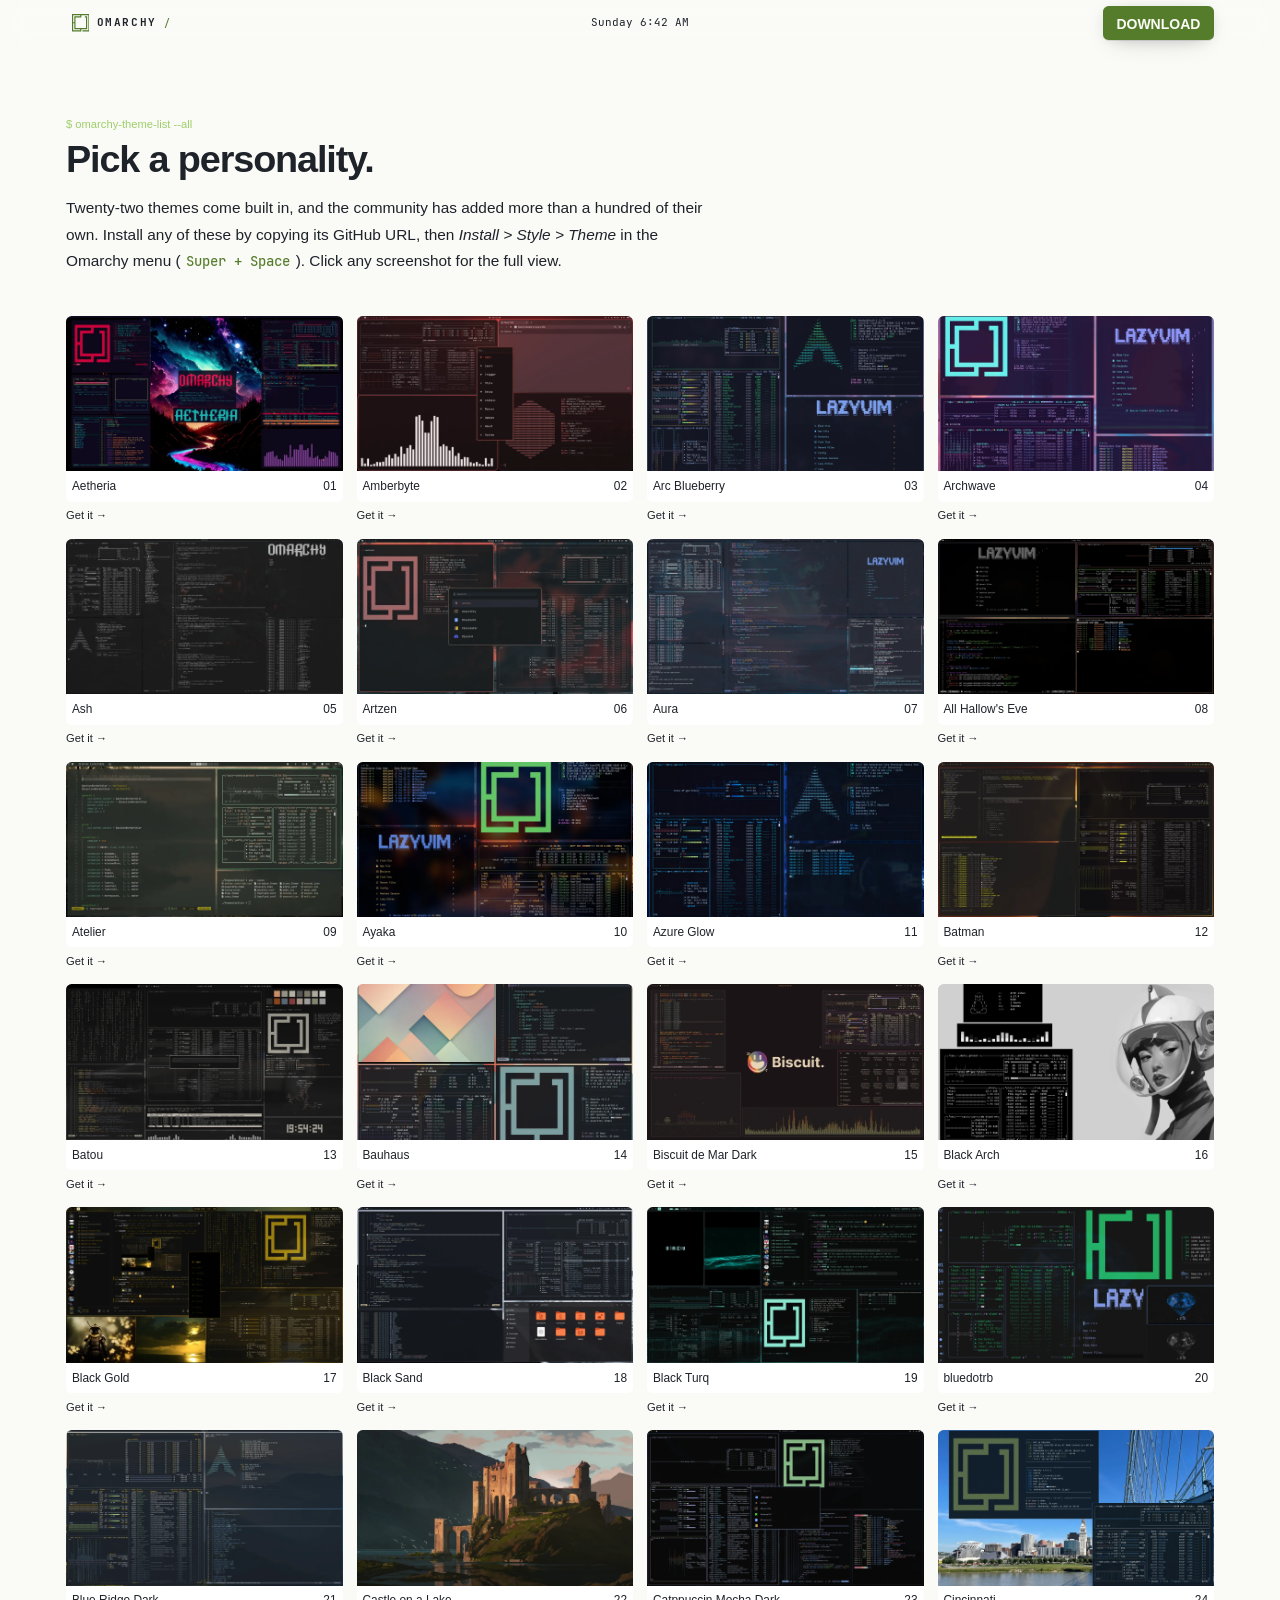
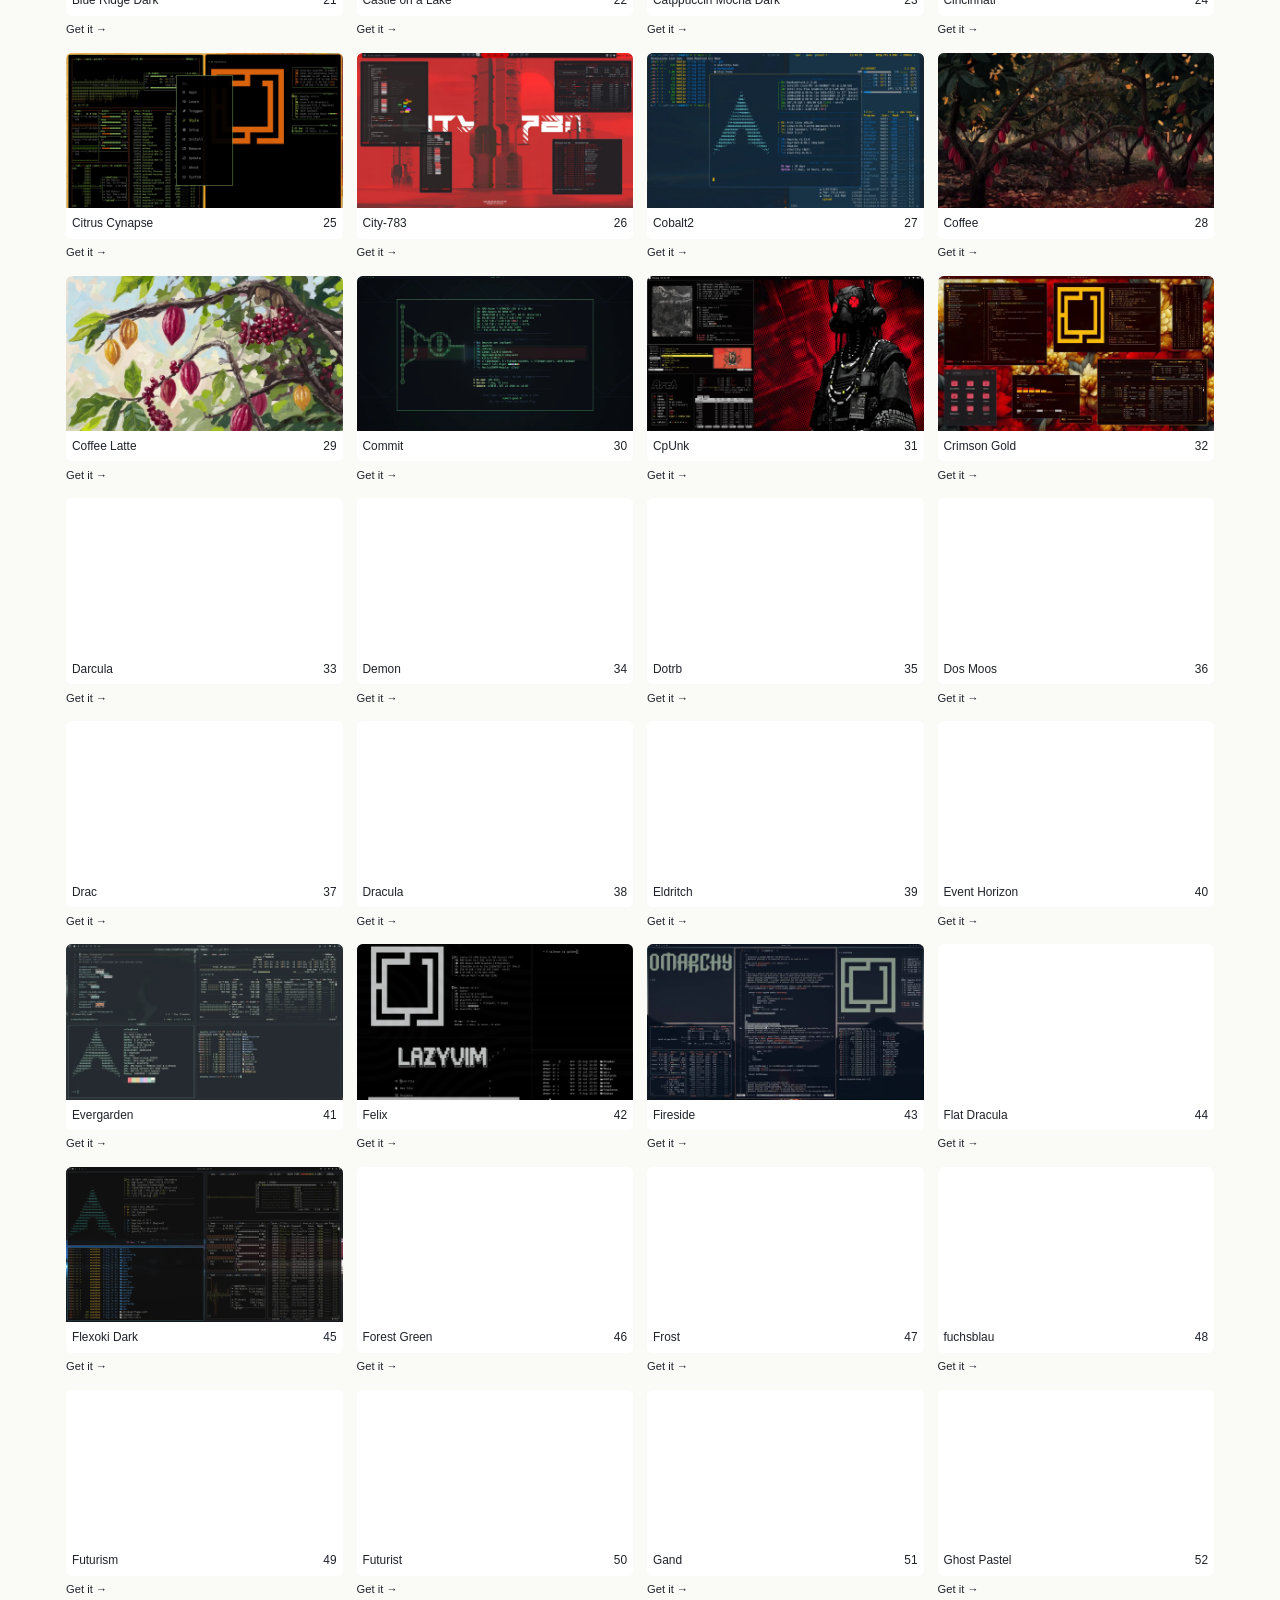
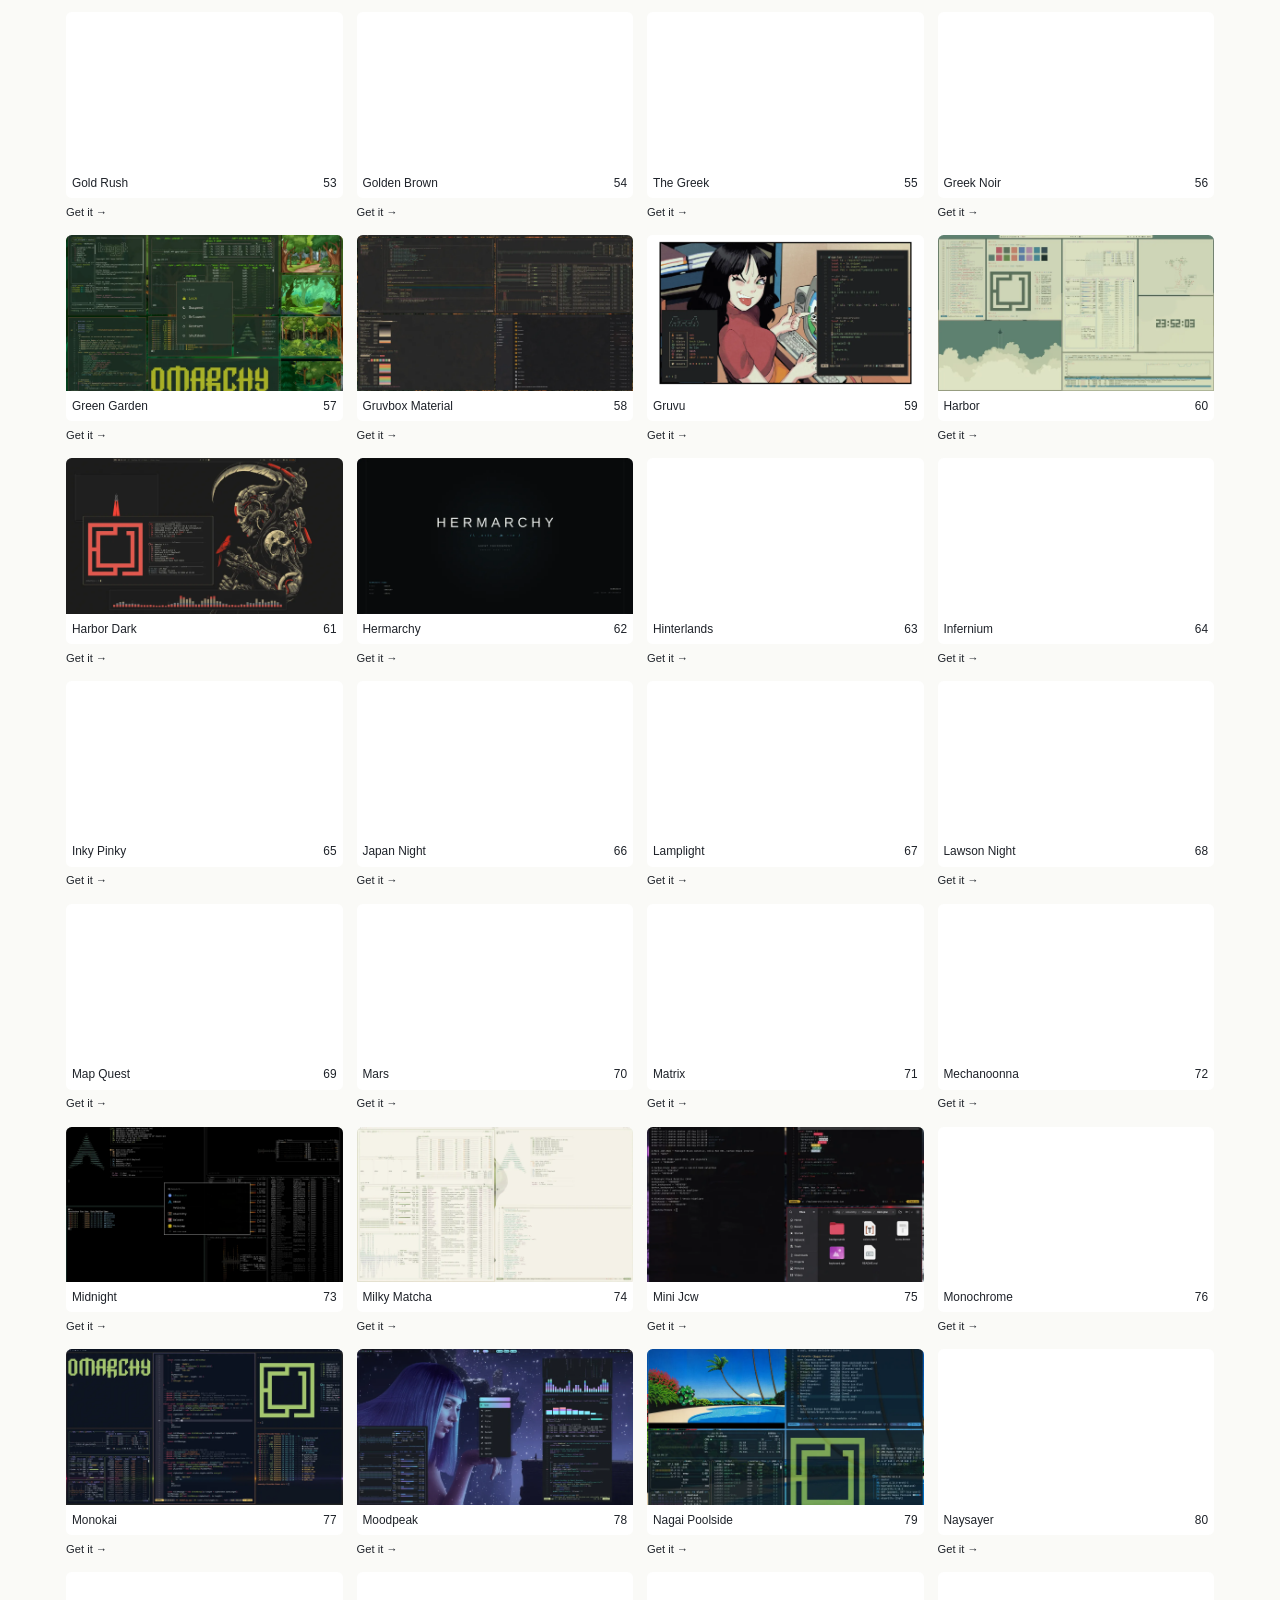
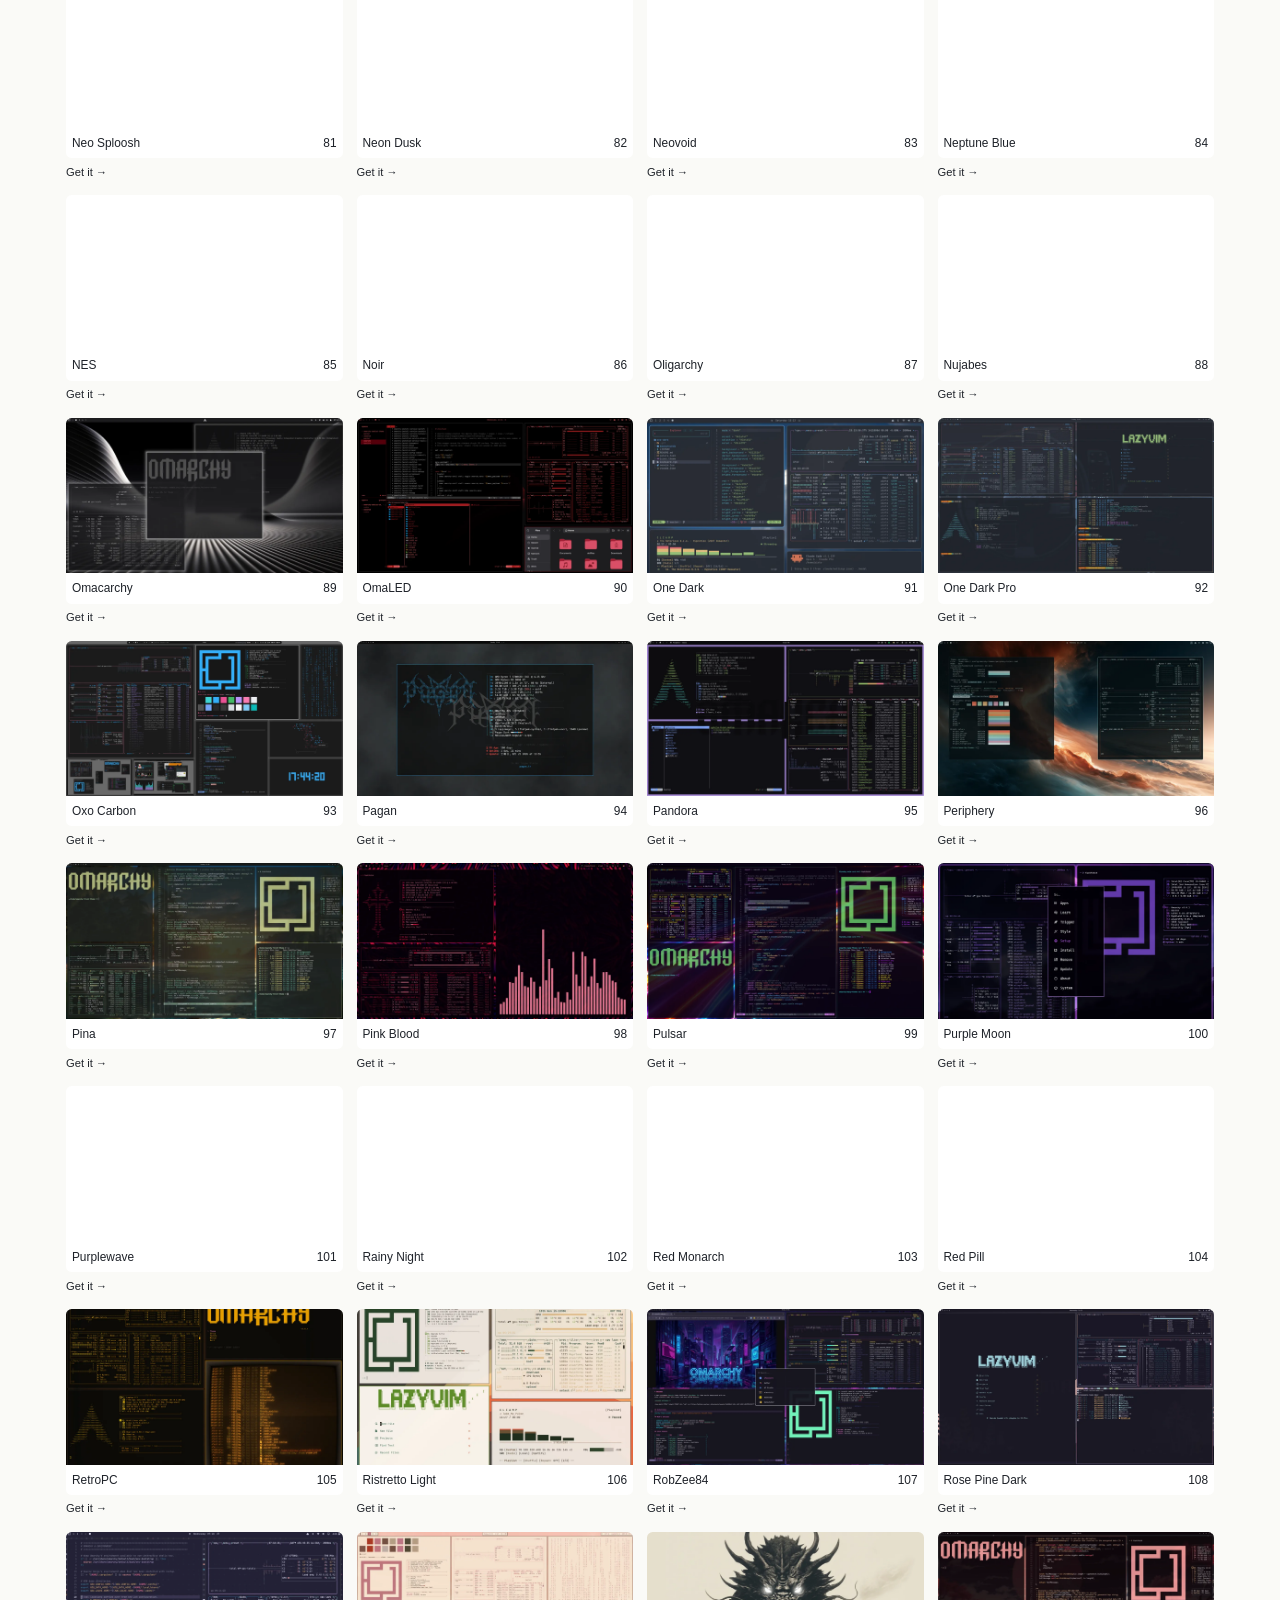
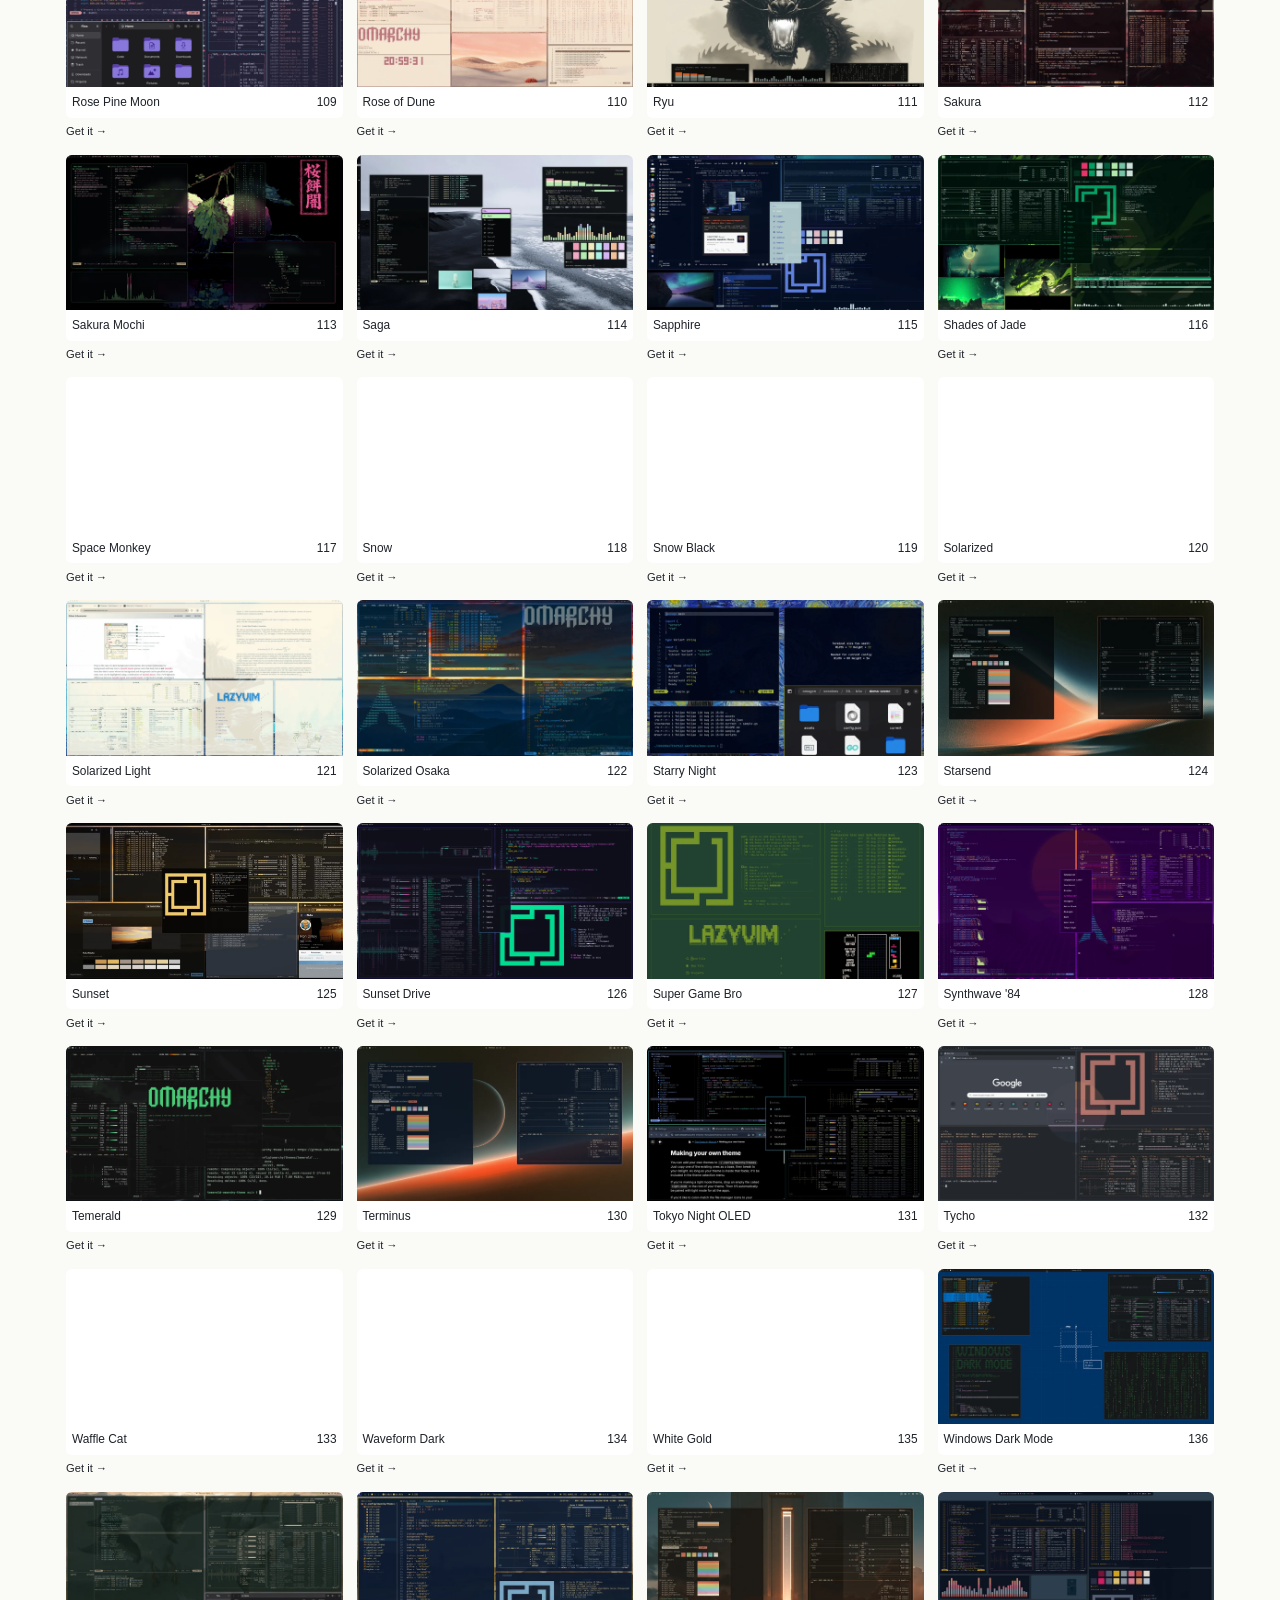
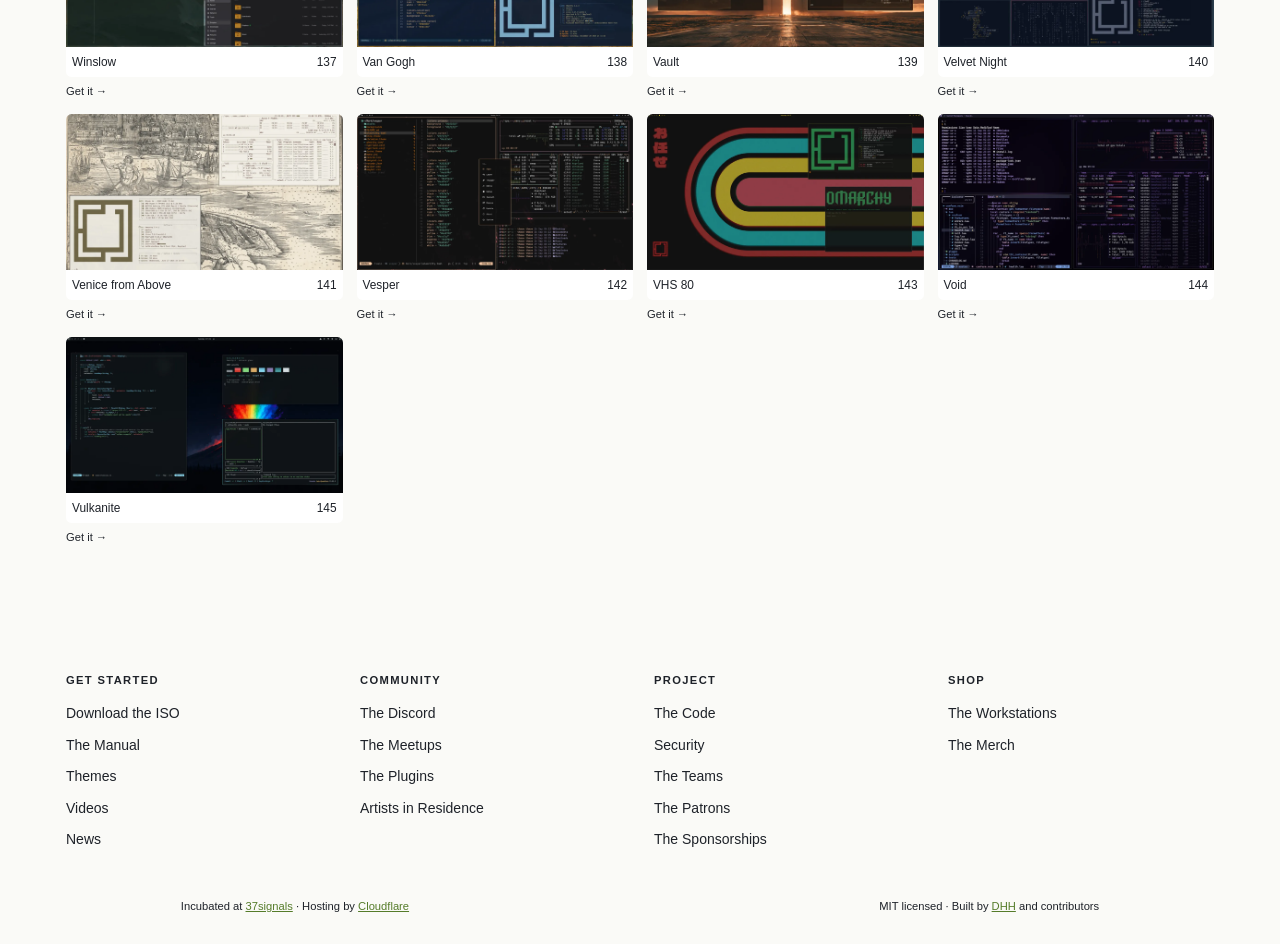
==== commit afe2b80b: "Replace chip/topbar nav with Omarchy menu launcher Site navigation is now a Super+Space-style comman" ====
--- a/themes/index.html
+++ b/themes/index.html
@@ -14,16 +14,17 @@
 
     <link rel="stylesheet" type="text/css" href="/assets/css/reset.css">
     <link rel="stylesheet" type="text/css" href="/assets/css/fonts.css">
-    <link rel="stylesheet" type="text/css" href="/assets/css/v2/tokens.css?v=light1">
-    <link rel="stylesheet" type="text/css" href="/assets/css/v2/base.css?v=light1">
-    <link rel="stylesheet" type="text/css" href="/assets/css/v2/button.css?v=light1">
-    <link rel="stylesheet" type="text/css" href="/assets/css/v2/notification.css?v=light1">
-    <link rel="stylesheet" type="text/css" href="/assets/css/v2/topbar.css?v=light1">
-    <link rel="stylesheet" type="text/css" href="/assets/css/v2/sections.css?v=light1">
-    <link rel="stylesheet" type="text/css" href="/assets/css/v2/themes.css?v=light1">
-    <link rel="stylesheet" type="text/css" href="/assets/css/v2/footer.css?v=light1">
-
-    <script src="/assets/js/site.js?v=light1" type="module"></script>
+    <link rel="stylesheet" type="text/css" href="/assets/css/v2/tokens.css?v=launcher1">
+    <link rel="stylesheet" type="text/css" href="/assets/css/v2/base.css?v=launcher1">
+    <link rel="stylesheet" type="text/css" href="/assets/css/v2/button.css?v=launcher1">
+    <link rel="stylesheet" type="text/css" href="/assets/css/v2/notification.css?v=launcher1">
+    <link rel="stylesheet" type="text/css" href="/assets/css/v2/qsbar.css?v=launcher1">
+    <link rel="stylesheet" type="text/css" href="/assets/css/v2/menu.css?v=launcher1">
+    <link rel="stylesheet" type="text/css" href="/assets/css/v2/sections.css?v=launcher1">
+    <link rel="stylesheet" type="text/css" href="/assets/css/v2/themes.css?v=launcher1">
+    <link rel="stylesheet" type="text/css" href="/assets/css/v2/footer.css?v=launcher1">
+
+    <script src="/assets/js/site.js?v=launcher1" type="module"></script>
 
     <script defer data-domain="omarchy.org" src="https://plausible.io/js/script.js"></script>
   </head>
@@ -31,22 +32,22 @@
   <body>
     <a class="skip" href="#main">Skip to content</a>
 
-    <header class="topbar">
-      <div class="topbar__inner">
-        <a class="topbar__brand" href="/">
-          <span class="topbar__mark" aria-hidden="true"><svg viewBox="0 0 1200 1200" xmlns="http://www.w3.org/2000/svg"><path clip-rule="evenodd" d="m1200 1200h-480v-80h400v-1040h-479.996v160h-400v720h720v-720h-80v-80h159.996v880h-400v160h-640v-1200h1200zm-1120-80h480v-80h-400l.004-400h-80.004zm0-560h80.004v-400h400v-80h-480.004z" fill="currentColor" fill-rule="evenodd"/></svg></span>
-          <span>OMARCHY</span>
-        </a>
-
-        <ul class="topbar__links">
-          <li><a href="/manual/">Manual</a></li>
-          <li><a href="/themes/" aria-current="page">Themes</a></li>
-          <li><a href="/videos/">Videos</a></li>
-          <li><a href="/news/">News</a></li>
-          <li><a href="https://github.com/omacom/omarchy">GitHub</a></li>
-        </ul>
-
-        <div class="topbar__actions">
+    <header class="qsbar">
+      <div class="qsbar__inner">
+        <button class="qsbar__menu" type="button" data-omenu-open
+                aria-haspopup="dialog" aria-controls="omenu" aria-expanded="false"
+                aria-label="Open Omarchy menu">
+          <svg viewBox="0 0 1200 1200" xmlns="http://www.w3.org/2000/svg" aria-hidden="true"><path clip-rule="evenodd" d="m1200 1200h-480v-80h400v-1040h-479.996v160h-400v720h720v-720h-80v-80h159.996v880h-400v160h-640v-1200h1200zm-1120-80h480v-80h-400l.004-400h-80.004zm0-560h80.004v-400h400v-80h-480.004z" fill="currentColor" fill-rule="evenodd"/></svg>
+          <span class="qsbar__menu-label">OMARCHY</span>
+          <span class="qsbar__menu-hint">/</span>
+        </button>
+
+        <p class="qsbar__clock" aria-hidden="true">
+          <span class="qsbar__clock-day"></span>
+          <span class="qsbar__clock-time"></span>
+        </p>
+
+        <div class="qsbar__actions">
           <a class="button button--small" href="https://iso.omarchy.org/omarchy-4.0.1.iso"><span>Download</span></a>
         </div>
       </div>
--- a/assets/css/v2/tokens.css
+++ b/assets/css/v2/tokens.css
@@ -34,6 +34,11 @@
 
   --color-muted: rgb(var(--rgb-terminal-white) / 0.66);
   --color-faint: rgb(var(--rgb-terminal-white) / 0.45);
+
+  /* Dark product chrome (terminals + Omarchy menu). Space-separated RGB so
+     alpha via slash works: rgb(24 26 32 / 0.92). Comma+slash hybrids are invalid. */
+  --color-terminal-bg: rgb(24 26 32 / 0.94);
+  --color-panel-green: rgb(var(--rgb-panel-green));
 
   --border-color: rgb(var(--rgb-terminal-black) / 0.8);
   --border-width: max(1px, 0.0625em);
--- a/assets/css/v2/qsbar.css
+++ b/assets/css/v2/qsbar.css
@@ -0,0 +1,110 @@
+/* Quickshell-style bar for the light page: logo opens the Omarchy menu,
+   clock center-anchored, Download stays as the primary CTA. No chip links —
+   site navigation lives in the launcher. */
+
+.qsbar {
+  background: rgb(var(--rgb-background-night) / 0.9);
+  backdrop-filter: blur(0.75em);
+  border-bottom: var(--border-width) solid var(--border-color);
+  position: sticky;
+  top: 0;
+  z-index: 20;
+}
+
+.qsbar__inner {
+  align-items: center;
+  display: flex;
+  gap: var(--space-medium);
+  margin-inline: auto;
+  padding: 0.45em var(--space-large);
+  position: relative;
+  width: min(100%, var(--width-page));
+}
+
+.qsbar__menu {
+  align-items: center;
+  background: transparent;
+  border: 0;
+  border-radius: 0.4em;
+  color: var(--color-terminal-blue);
+  cursor: pointer;
+  display: inline-flex;
+  flex-shrink: 0;
+  font: inherit;
+  gap: 0.55em;
+  padding: 0.25em 0.4em;
+  transition: color var(--transition), background var(--transition);
+}
+
+.qsbar__menu svg {
+  display: block;
+  height: 1.25em;
+  width: 1.25em;
+}
+
+.qsbar__menu-label {
+  color: var(--color-terminal-white);
+  font-family: var(--font-family);
+  font-size: var(--font-size-small);
+  font-weight: 700;
+  letter-spacing: 0.14em;
+}
+
+.qsbar__menu-hint {
+  color: var(--color-faint);
+  font-family: var(--font-family);
+  font-size: 0.7em;
+  font-weight: 500;
+  letter-spacing: 0.02em;
+}
+
+.qsbar__clock {
+  color: var(--color-terminal-white);
+  font-family: var(--font-family);
+  font-size: var(--font-size-small);
+  left: 50%;
+  margin: 0;
+  position: absolute;
+  transform: translateX(-50%);
+  white-space: nowrap;
+}
+
+.qsbar__clock-day {
+  color: var(--color-faint);
+}
+
+.qsbar__actions {
+  display: flex;
+  flex-shrink: 0;
+  gap: var(--space-small);
+  margin-inline-start: auto;
+}
+
+@media (hover: hover) {
+  .qsbar__menu:hover {
+    background: rgb(var(--rgb-terminal-black) / 0.55);
+    color: var(--color-turquoise);
+  }
+}
+
+@media (min-width: 64em) {
+  .qsbar__inner {
+    padding-inline: var(--space-xx-large);
+  }
+}
+
+@media (max-width: 40em) {
+  .qsbar__clock {
+    display: none;
+  }
+
+  .qsbar__menu-hint {
+    display: none;
+  }
+}
+
+@media (max-width: 28em) {
+  .qsbar__menu-label {
+    display: none;
+  }
+}
--- a/assets/css/v2/menu.css
+++ b/assets/css/v2/menu.css
@@ -0,0 +1,236 @@
+/* Omarchy menu — dark Tokyo Night command palette over the light page.
+   Mirrors the real Super+Space surface: centered panel, type-to-filter,
+   nested rows with icon + label. Site destinations only. */
+
+.omenu {
+  background: transparent;
+  border: 0;
+  color: rgb(var(--rgb-panel-white));
+  height: 100%;
+  margin: 0;
+  max-height: none;
+  max-width: none;
+  padding: 0;
+  width: 100%;
+}
+
+.omenu::backdrop {
+  background: rgb(24 26 32 / 0.55);
+  backdrop-filter: blur(0.35em);
+}
+
+.omenu__shell {
+  display: grid;
+  inset: 0;
+  min-height: 100%;
+  place-items: start center;
+  padding: clamp(4.5em, 12vh, 8em) var(--space-medium) var(--space-x-large);
+}
+
+.omenu__panel {
+  background: var(--color-terminal-bg);
+  border: var(--border-width) solid rgb(var(--rgb-panel-white) / 0.12);
+  border-radius: 0.65em;
+  box-shadow:
+    0 0.5em 2em -0.4em rgb(0 0 0 / 0.55),
+    0 0 0 1px rgb(0 0 0 / 0.35)
+  ;
+  display: flex;
+  flex-direction: column;
+  font-family: var(--font-family);
+  max-height: min(32em, calc(100vh - 7em));
+  max-height: min(32em, calc(100dvh - 7em));
+  overflow: hidden;
+  width: min(100%, 26em);
+}
+
+.omenu__search {
+  align-items: center;
+  border-bottom: var(--border-width) solid rgb(var(--rgb-panel-white) / 0.1);
+  display: flex;
+  gap: 0.55em;
+  padding: 0.7em 0.85em;
+}
+
+.omenu__search-prompt {
+  color: rgb(var(--rgb-panel-green));
+  flex-shrink: 0;
+  font-size: 0.95em;
+  user-select: none;
+}
+
+.omenu__input {
+  background: transparent;
+  border: 0;
+  caret-color: rgb(var(--rgb-panel-accent));
+  color: rgb(var(--rgb-panel-white));
+  flex: 1;
+  font: inherit;
+  font-size: 0.95em;
+  min-width: 0;
+  outline: none;
+  padding: 0;
+}
+
+.omenu__input::placeholder {
+  color: rgb(var(--rgb-panel-white) / 0.35);
+}
+
+.omenu__hint {
+  color: rgb(var(--rgb-panel-white) / 0.28);
+  flex-shrink: 0;
+  font-size: 0.72em;
+  letter-spacing: 0.04em;
+  text-transform: uppercase;
+}
+
+.omenu__list {
+  display: flex;
+  flex-direction: column;
+  gap: 0.1em;
+  list-style: none;
+  margin: 0;
+  overflow-y: auto;
+  overscroll-behavior: contain;
+  padding: 0.35em;
+  scrollbar-width: thin;
+  scrollbar-color: rgb(var(--rgb-panel-white) / 0.2) transparent;
+}
+
+.omenu__item {
+  align-items: center;
+  background: transparent;
+  border: 0;
+  border-radius: 0.4em;
+  color: inherit;
+  cursor: pointer;
+  display: flex;
+  font: inherit;
+  gap: 0.7em;
+  padding: 0.55em 0.65em;
+  text-align: left;
+  text-decoration: none;
+  transition:
+    background var(--transition),
+    color var(--transition)
+  ;
+  width: 100%;
+}
+
+.omenu__item.is-active,
+.omenu__item:focus-visible {
+  background: rgb(var(--rgb-panel-accent) / 0.18);
+  color: rgb(var(--rgb-panel-white));
+  outline: none;
+}
+
+.omenu__icon {
+  color: rgb(var(--rgb-panel-accent));
+  display: grid;
+  flex-shrink: 0;
+  height: 1.25em;
+  place-items: center;
+  width: 1.25em;
+}
+
+.omenu__icon svg {
+  display: block;
+  height: 1.1em;
+  width: 1.1em;
+}
+
+.omenu__label {
+  flex: 1;
+  font-size: 0.95em;
+  font-weight: 500;
+  min-width: 0;
+  overflow: hidden;
+  text-overflow: ellipsis;
+  white-space: nowrap;
+}
+
+.omenu__desc {
+  color: rgb(var(--rgb-panel-white) / 0.4);
+  font-size: 0.72em;
+  margin-inline-start: auto;
+  max-width: 9em;
+  overflow: hidden;
+  text-overflow: ellipsis;
+  white-space: nowrap;
+}
+
+.omenu__chevron {
+  color: rgb(var(--rgb-panel-white) / 0.35);
+  flex-shrink: 0;
+  font-size: 0.85em;
+}
+
+.omenu__empty {
+  color: rgb(var(--rgb-panel-white) / 0.45);
+  font-size: 0.9em;
+  padding: 1.25em 0.85em;
+  text-align: center;
+}
+
+.omenu__footer {
+  border-top: var(--border-width) solid rgb(var(--rgb-panel-white) / 0.1);
+  color: rgb(var(--rgb-panel-white) / 0.35);
+  display: flex;
+  font-size: 0.72em;
+  gap: var(--space-medium);
+  justify-content: space-between;
+  padding: 0.55em 0.85em;
+}
+
+.omenu__footer kbd {
+  background: rgb(var(--rgb-panel-white) / 0.08);
+  border-radius: 0.25em;
+  color: rgb(var(--rgb-panel-white) / 0.55);
+  font: inherit;
+  padding: 0.1em 0.35em;
+}
+
+.omenu-fallback {
+  display: none;
+}
+
+.no-js .omenu-fallback {
+  display: flex;
+  flex-wrap: wrap;
+  gap: var(--space-small);
+  justify-content: center;
+  list-style: none;
+  margin: var(--space-large) auto;
+  max-width: var(--width-text);
+  padding: 0 var(--space-large);
+}
+
+.no-js .omenu-fallback a {
+  border: var(--border-width) solid var(--border-color);
+  border-radius: 0.4em;
+  color: var(--color-terminal-white);
+  font-size: var(--font-size-small);
+  font-weight: 600;
+  padding: 0.45em 0.75em;
+  text-decoration: none;
+}
+
+@media (hover: hover) {
+  .omenu__item:hover {
+    background: rgb(var(--rgb-panel-accent) / 0.12);
+  }
+}
+
+@media (max-width: 34em) {
+  .omenu__shell {
+    padding-top: 4em;
+  }
+
+  .omenu__desc {
+    display: none;
+  }
+
+  .omenu__footer {
+    display: none;
+  }
+}
--- a/assets/css/v2/sections.css
+++ b/assets/css/v2/sections.css
@@ -327,11 +327,15 @@
 }
 
 .terminal {
+  background: var(--color-terminal-bg);
+  border: var(--border-width) solid rgb(var(--rgb-panel-white) / 0.1);
+  border-radius: 0.55em;
   color: rgb(var(--rgb-panel-white));
+  overflow: hidden;
 }
 
 .terminal__bar {
-  background: rgb(var(--rgb-black) / 0.25);
+  background: rgb(24 26 32 / 0.35);
   border-bottom: var(--border-width) solid rgb(var(--rgb-panel-white) / 0.1);
 }
 
